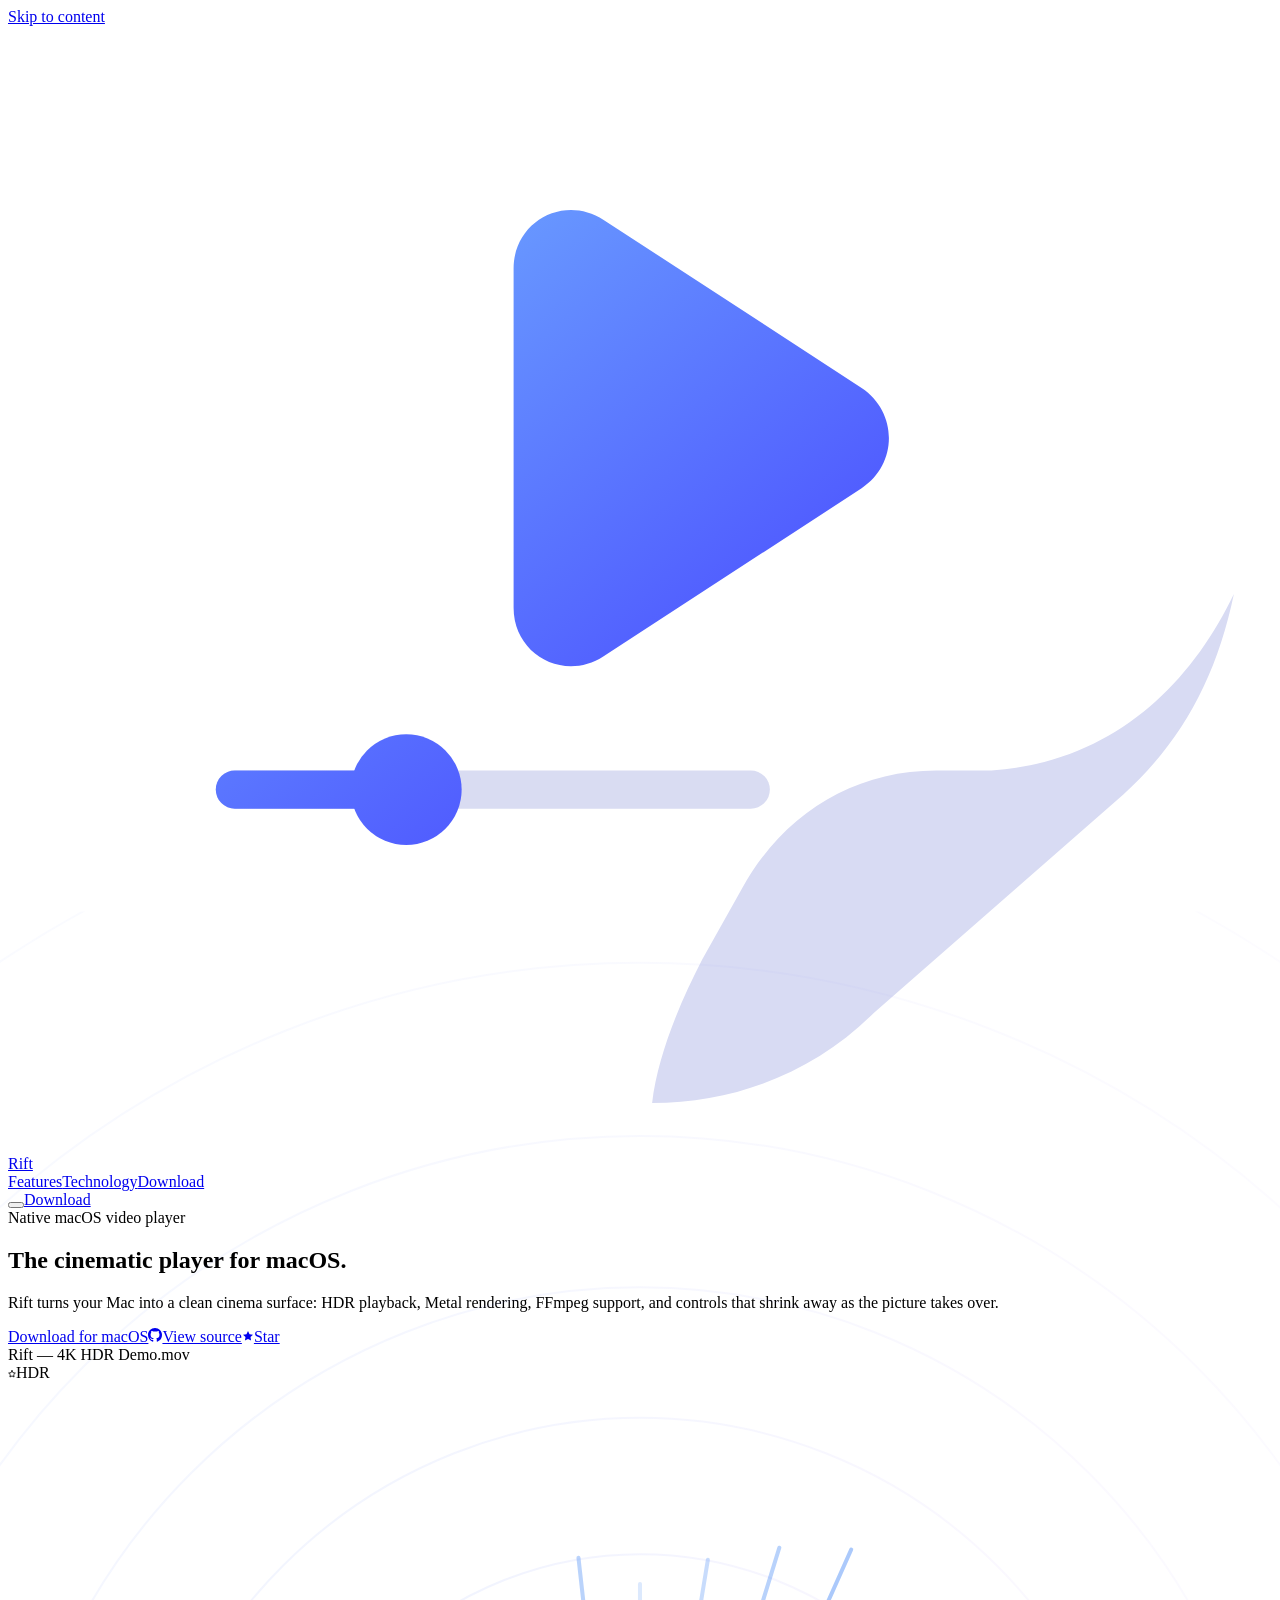
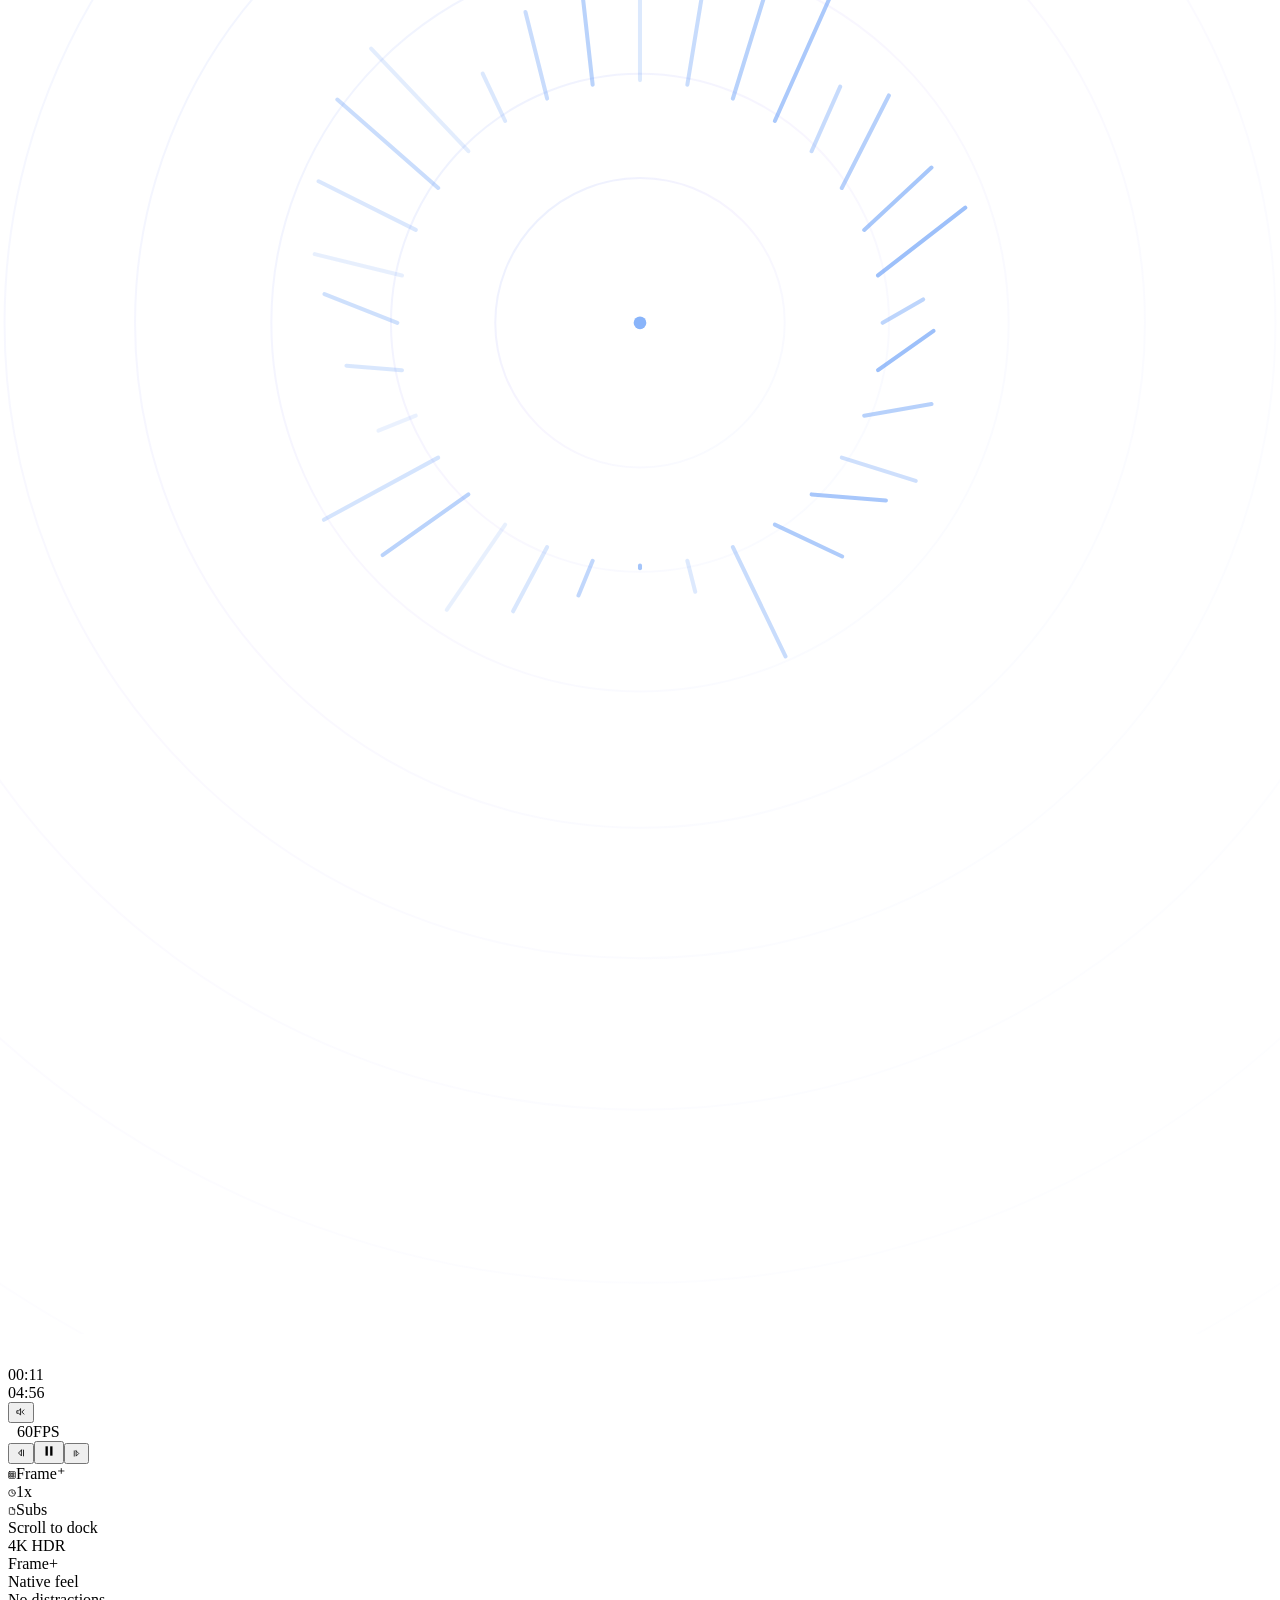
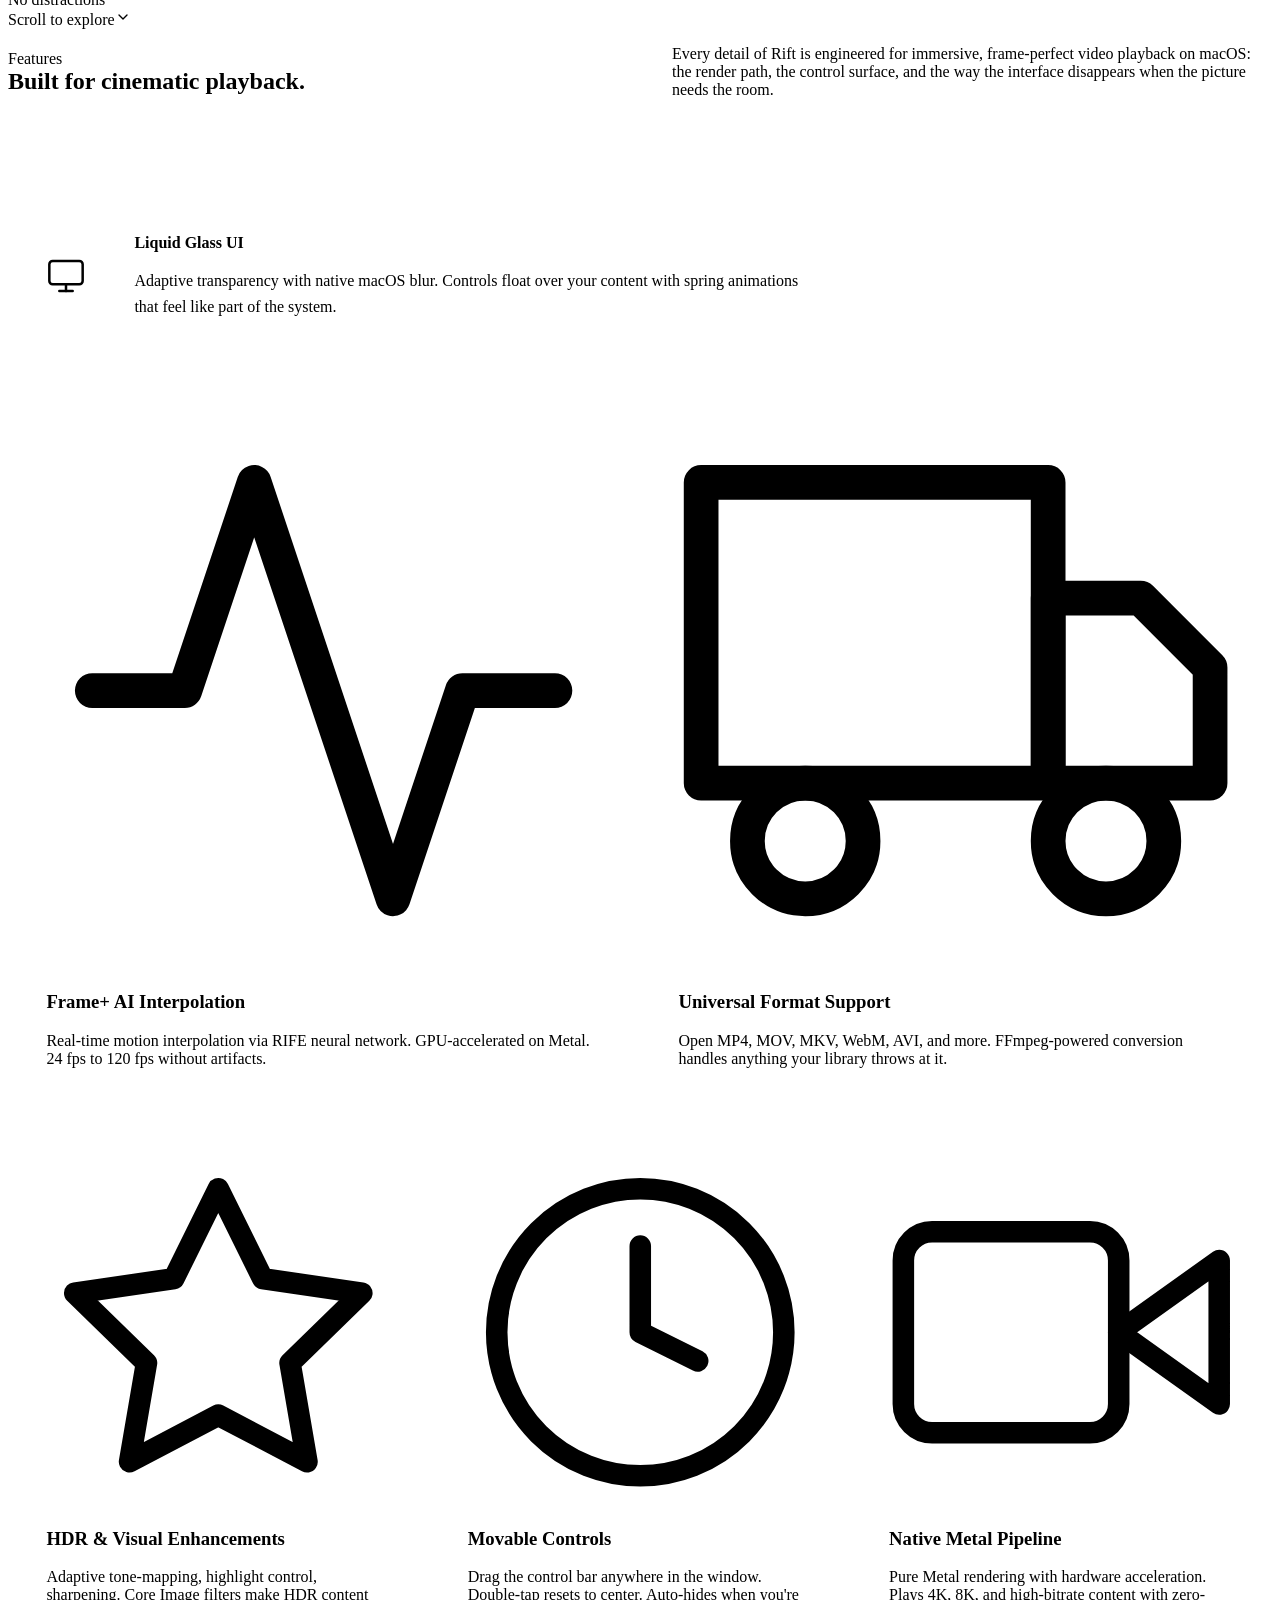
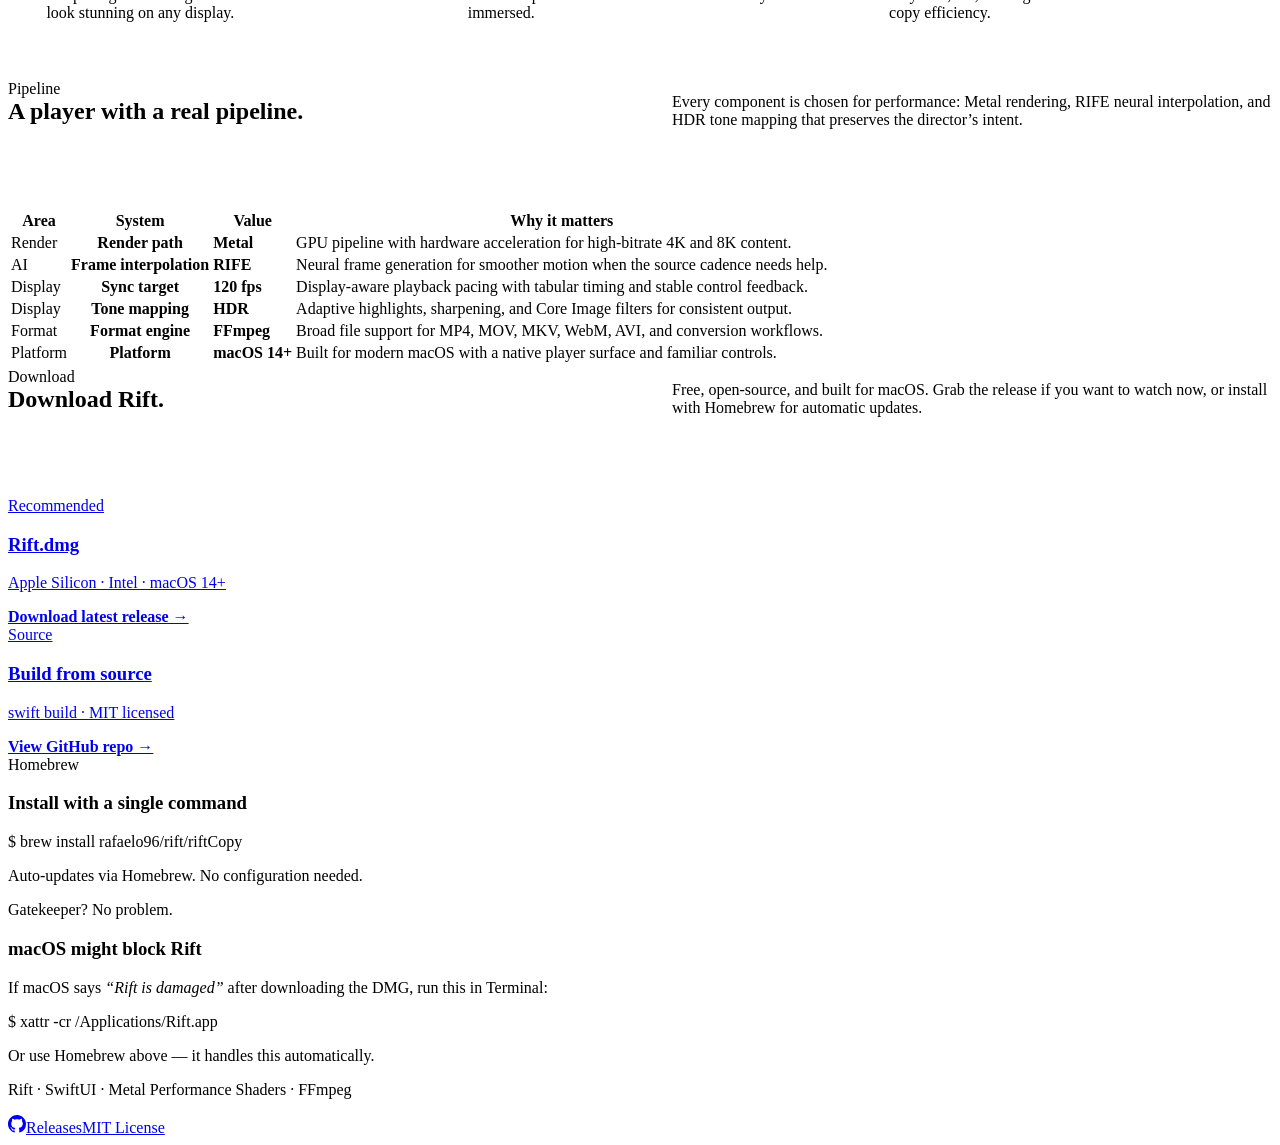
==== index.html @ 3eb74edc "deploy: 1fbae85efeae1a638366a3d09ca125f68da3d2b7" ====
<!DOCTYPE html><html lang="en" class="geist_f100e57-module__WlLtTW__variable bricolage_grotesque_d1ad9b50-module__C2vaEa__variable geist_mono_c8da63ca-module___ogg3a__variable"><head><meta charSet="utf-8"/><meta name="viewport" content="width=device-width, initial-scale=1"/><link rel="preload" href="/RiftVideoPlayer/_next/static/media/017d9bea37084d9b-s.p.41rroleoq1br7.woff2" as="font" crossorigin="" type="font/woff2"/><link rel="preload" href="/RiftVideoPlayer/_next/static/media/797e433ab948586e-s.p.0r6juujl39pe6.woff2" as="font" crossorigin="" type="font/woff2"/><link rel="preload" href="/RiftVideoPlayer/_next/static/media/caa3a2e1cccd8315-s.p.0wgildi0cnwt9.woff2" as="font" crossorigin="" type="font/woff2"/><link rel="preload" as="image" href="/RiftVideoPlayer/rift-logo.svg"/><link rel="stylesheet" href="/RiftVideoPlayer/_next/static/chunks/1l1lpmxehdn40.css" data-precedence="next"/><link rel="preload" as="script" fetchPriority="low" href="/RiftVideoPlayer/_next/static/chunks/1jq4o6yq14o4c.js"/><script src="/RiftVideoPlayer/_next/static/chunks/2do7p2-5jrebm.js" async=""></script><script src="/RiftVideoPlayer/_next/static/chunks/2nykiepra7i1k.js" async=""></script><script src="/RiftVideoPlayer/_next/static/chunks/turbopack-28zmmicpbagij.js" async=""></script><script src="/RiftVideoPlayer/_next/static/chunks/3pwv0bs0x0a82.js" async=""></script><script src="/RiftVideoPlayer/_next/static/chunks/2y2x3sex693h0.js" async=""></script><script src="/RiftVideoPlayer/_next/static/chunks/158myu8e_yme3.js" async=""></script><script src="/RiftVideoPlayer/_next/static/chunks/11_tmtrwzk-5g.js" async=""></script><meta name="next-size-adjust" content=""/><title>Rift — Cinematic Video Player for macOS</title><meta name="description" content="Rift transforms your Mac into a high-end cinema display. Frame-perfect video, real-time AI motion interpolation, and a liquid glass interface."/><link rel="manifest" href="/RiftVideoPlayer/manifest.json"/><meta name="theme-color" content="#0f0f1a"/><meta property="og:title" content="Rift — Cinematic Video Player for macOS"/><meta property="og:description" content="Frame-perfect video playback with AI motion interpolation and liquid glass UI."/><meta property="og:url" content="https://riftplayer.app"/><meta property="og:site_name" content="Rift"/><meta property="og:locale" content="en_US"/><meta property="og:type" content="website"/><meta name="twitter:card" content="summary_large_image"/><meta name="twitter:title" content="Rift — Cinematic Video Player for macOS"/><meta name="twitter:description" content="Frame-perfect video playback with AI motion interpolation and liquid glass UI."/><link rel="icon" href="/RiftVideoPlayer/icon.svg"/><script type="application/ld+json">{"@context":"https://schema.org","@type":"SoftwareApplication","name":"Rift","applicationCategory":"MultimediaApplication","operatingSystem":"macOS 14+","description":"Cinematic video player for macOS with HDR playback, Metal rendering, and AI motion interpolation.","offers":{"@type":"Offer","price":"0","priceCurrency":"USD"},"author":{"@type":"Organization","name":"Rift","url":"https://github.com/smter6626/RiftVideoPlayer"}}</script><script src="/RiftVideoPlayer/_next/static/chunks/0cz1d0mv5g_q7.js" noModule=""></script></head><body class="font-sans bg-bg text-white antialiased"><div hidden=""><!--$--><!--/$--></div><!--$?--><template id="B:0"></template><div class="fixed inset-0 z-[9999] flex items-center justify-center bg-[var(--color-paper)]"><div class="flex flex-col items-center gap-4"><div class="w-8 h-8 rounded-full border-2 border-[var(--color-rule)] border-t-[var(--color-accent)] animate-spin"></div><p class="text-sm font-medium text-[var(--color-muted)]">Loading Rift…</p></div></div><!--/$--><script>requestAnimationFrame(function(){$RT=performance.now()});</script><script src="/RiftVideoPlayer/_next/static/chunks/1jq4o6yq14o4c.js" id="_R_" async=""></script><div hidden id="S:0"><main class="relative min-h-screen overflow-x-clip"><a href="#main-content" class="sr-only focus:not-sr-only focus:fixed focus:top-4 focus:left-4 focus:z-[9999] focus:px-4 focus:py-2 focus:bg-[var(--color-accent)] focus:text-[var(--color-accent-ink)] focus:rounded-lg focus:font-semibold">Skip to content</a><nav class="site-nav is-floating" aria-label="Primary navigation"><div class="site-nav__inner"><a href="#hero" class="nav-wordmark" aria-label="Go to top"><span class="nav-mark" aria-hidden="true"><svg viewBox="140 220 730 650" fill="none" xmlns="http://www.w3.org/2000/svg"><defs><linearGradient id="navPlay" x1="420" y1="310" x2="640" y2="580" gradientUnits="userSpaceOnUse"><stop offset="0%" stop-color="#6A9DFF"></stop><stop offset="100%" stop-color="#4A4DFF"></stop></linearGradient></defs><path d="M320 240H704C784 240 848 304 848 384V520C848 575 825 627 784 664L640 790C602 823 554 842 504 842H320C240 842 176 778 176 698V384C176 304 240 240 320 240Z" fill="white"></path><path d="M512 842C560 842 606 824 640 790L784 664C818 633 838 596 848 548C822 602 777 645 708 650H676C628 650 587 676 564 718L541 759C527 786 515 816 512 842Z" fill="#D8DBF3"></path><path d="M432 360C432 333 461 317 484 332L633 429C654 443 654 473 633 487L484 584C461 599 432 583 432 556Z" fill="url(#navPlay)"></path><rect x="260" y="650" width="320" height="22" rx="11" fill="#D9DCF2"></rect><rect x="260" y="650" width="130" height="22" rx="11" fill="url(#navPlay)"></rect><circle cx="370" cy="661" r="32" fill="url(#navPlay)"></circle></svg></span><span class="font-display text-[0.98rem] font-[700] tracking-[-0.04em]">Rift</span></a><div class="nav-links "><a href="#features" class="nav-link">Features</a><a href="#technology" class="nav-link">Technology</a><a href="#download" class="nav-link">Download</a></div><button type="button" class="nav-hamburger" aria-label="Open navigation menu" aria-expanded="false"><span class="nav-hamburger__line "></span><span class="nav-hamburger__line "></span><span class="nav-hamburger__line "></span></button><a href="https://github.com/smter6626/RiftVideoPlayer/releases/latest/download/Rift.dmg" target="_blank" rel="noopener noreferrer" class="nav-cta">Download</a></div></nav><div id="main-content"></div><section id="hero" class="story-section"><div class="story-sticky"><div class="story-shell"><div class="hero-copy"><div class="hero-kicker"><span class="w-2 h-2 rounded-full bg-[var(--color-accent)] shadow-[0_0_12px_var(--color-accent-soft)]"></span>Native macOS video player</div><h1 class="hero-title">The cinematic player for macOS.</h1><div class="w-12 h-[2px] bg-gradient-to-r from-[var(--color-accent)] to-transparent mt-4 mb-6"></div><p class="hero-lede">Rift turns your Mac into a clean cinema surface: HDR playback, Metal rendering, FFmpeg support, and controls that shrink away as the picture takes over.</p><div class="hero-actions"><a href="https://github.com/smter6626/RiftVideoPlayer/releases/latest/download/Rift.dmg" target="_blank" rel="noopener noreferrer" class="hero-cta hero-cta--primary">Download for macOS</a><a href="https://github.com/smter6626/RiftVideoPlayer" target="_blank" rel="noopener noreferrer" class="hero-cta hero-cta--secondary"><svg width="14" height="14" viewBox="0 0 24 24" fill="currentColor" aria-hidden="true"><path d="M12 0C5.37 0 0 5.37 0 12c0 5.31 3.435 9.795 8.205 11.385.6.105.825-.255.825-.57 0-.285-.015-1.23-.015-2.235-3.015.555-3.795-.735-4.035-1.41-.135-.345-.72-1.41-1.23-1.695-.42-.225-1.02-.78-.015-.795.945-.015 1.62.87 1.845 1.23 1.08 1.815 2.805 1.305 3.495.99.105-.78.42-1.305.765-1.605-2.67-.3-5.46-1.335-5.46-5.925 0-1.305.465-2.385 1.23-3.225-.12-.3-.54-1.53.12-3.18 0 0 1.005-.315 3.3 1.23.96-.27 1.98-.405 3-.405s2.04.135 3 .405c2.295-1.56 3.3-1.23 3.3-1.23.66 1.65.24 2.88.12 3.18.765.84 1.23 1.905 1.23 3.225 0 4.605-2.805 5.625-5.475 5.925.435.375.81 1.095.81 2.22 0 1.605-.015 2.895-.015 3.3 0 .315.225.69.825.57A12.02 12.02 0 0024 12c0-6.63-5.37-12-12-12z"></path></svg>View source</a><a href="https://github.com/smter6626/RiftVideoPlayer" target="_blank" rel="noopener noreferrer" class="github-stars-badge" aria-label="GitHub stars"><svg width="12" height="12" viewBox="0 0 24 24" fill="currentColor" aria-hidden="true"><polygon points="12 2 15.09 8.26 22 9.27 17 14.14 18.18 21.02 12 17.77 5.82 21.02 7 14.14 2 9.27 8.91 8.26 12 2"></polygon></svg><span>Star</span></a></div></div><div class="min-w-0"><div class="w-full flex justify-center px-0 sm:px-4"><div class="relative w-full max-w-[980px] rounded-[1.15rem] overflow-hidden premium-shadow"><div class="relative z-10 flex items-center gap-2 px-3 sm:px-4 py-[10px] bg-[var(--color-panel-solid)] border-b border-[var(--color-rule)]"><div class="flex-1 text-center"><span class="text-[10px] font-medium text-[var(--color-muted)] tracking-wide">Rift — 4K HDR Demo.mov</span></div><div class="flex items-center gap-1 px-2 py-0.5 rounded text-[8px] font-bold tracking-wider transition-colors duration-500 bg-transparent text-[var(--color-dim)] border border-transparent"><svg width="8" height="8" viewBox="0 0 24 24" fill="none" stroke="currentColor" stroke-width="2.5" stroke-linecap="round" stroke-linejoin="round"><polygon points="12 2 15.09 8.26 22 9.27 17 14.14 18.18 21.02 12 17.77 5.82 21.02 7 14.14 2 9.27 8.91 8.26 12 2"></polygon></svg><span>HDR</span></div></div><div class="relative w-full aspect-video overflow-hidden bg-[oklch(8%_0.02_252)]"><div class="absolute inset-0" style="transform:scale(1.6);transform-origin:center center"><div class="absolute inset-0 transition-opacity duration-500 opacity-100"><div class="absolute inset-0 bg-gradient-to-br from-[#050816] via-[#0a0e2a] to-[#050816]"></div><div class="absolute inset-0 overflow-hidden"><div class="absolute top-[-20%] left-[-10%] w-[80%] h-[80%] bg-gradient-to-br from-[#3B82F6]/10 via-transparent to-transparent rounded-full blur-3xl animate-pulse-glow"></div><div class="absolute bottom-[-20%] right-[-10%] w-[60%] h-[60%] bg-gradient-to-tl from-[#8B5CF6]/8 via-transparent to-transparent rounded-full blur-3xl"></div></div><div class="absolute inset-0 opacity-[0.08]" style="background:linear-gradient(105deg, transparent 30%, rgba(59,130,246,0.4) 45%, rgba(139,92,246,0.2) 50%, transparent 65%);animation:ray-sweep 8s ease-in-out infinite"></div><div class="absolute top-1/2 left-1/2 -translate-x-1/2 -translate-y-1/2 w-[50%] h-[50%]"><div class="w-full h-full bg-gradient-to-r from-[#3B82F6]/8 via-[#8B5CF6]/5 to-[#3B82F6]/8 rounded-full blur-[100px]"></div></div><div class="absolute inset-0"><div class="absolute w-px h-px bg-white/30 rounded-full" style="left:11%;top:17%;opacity:0.3;animation:float 3s ease-in-out infinite;animation-delay:0s"></div><div class="absolute w-px h-px bg-white/30 rounded-full" style="left:48%;top:70%;opacity:0.5;animation:float 3.7s ease-in-out infinite;animation-delay:0.45s"></div><div class="absolute w-px h-px bg-white/30 rounded-full" style="left:85%;top:23%;opacity:0.7;animation:float 4.4s ease-in-out infinite;animation-delay:0.9s"></div><div class="absolute w-px h-px bg-white/30 rounded-full" style="left:22%;top:76%;opacity:0.4;animation:float 5.1s ease-in-out infinite;animation-delay:1.35s"></div><div class="absolute w-px h-px bg-white/30 rounded-full" style="left:59%;top:29%;opacity:0.6000000000000001;animation:float 5.8s ease-in-out infinite;animation-delay:1.8s"></div><div class="absolute w-px h-px bg-white/30 rounded-full" style="left:96%;top:82%;opacity:0.3;animation:float 3s ease-in-out infinite;animation-delay:2.25s"></div><div class="absolute w-px h-px bg-white/30 rounded-full" style="left:33%;top:35%;opacity:0.5;animation:float 3.7s ease-in-out infinite;animation-delay:0s"></div><div class="absolute w-px h-px bg-white/30 rounded-full" style="left:70%;top:88%;opacity:0.7;animation:float 4.4s ease-in-out infinite;animation-delay:0.45s"></div><div class="absolute w-px h-px bg-white/30 rounded-full" style="left:7%;top:41%;opacity:0.4;animation:float 5.1s ease-in-out infinite;animation-delay:0.9s"></div><div class="absolute w-px h-px bg-white/30 rounded-full" style="left:44%;top:94%;opacity:0.6000000000000001;animation:float 5.8s ease-in-out infinite;animation-delay:1.35s"></div><div class="absolute w-px h-px bg-white/30 rounded-full" style="left:81%;top:47%;opacity:0.3;animation:float 3s ease-in-out infinite;animation-delay:1.8s"></div><div class="absolute w-px h-px bg-white/30 rounded-full" style="left:18%;top:0%;opacity:0.5;animation:float 3.7s ease-in-out infinite;animation-delay:2.25s"></div><div class="absolute w-px h-px bg-white/30 rounded-full" style="left:55%;top:53%;opacity:0.7;animation:float 4.4s ease-in-out infinite;animation-delay:0s"></div><div class="absolute w-px h-px bg-white/30 rounded-full" style="left:92%;top:6%;opacity:0.4;animation:float 5.1s ease-in-out infinite;animation-delay:0.45s"></div><div class="absolute w-px h-px bg-white/30 rounded-full" style="left:29%;top:59%;opacity:0.6000000000000001;animation:float 5.8s ease-in-out infinite;animation-delay:0.9s"></div></div><div class="absolute inset-0 opacity-[0.015] mix-blend-overlay pointer-events-none" style="background-image:url(&quot;data:image/svg+xml,%3Csvg viewBox=&#x27;0 0 128 128&#x27; xmlns=&#x27;http://www.w3.org/2000/svg&#x27;%3E%3Cfilter id=&#x27;noise&#x27;%3E%3CfeTurbulence type=&#x27;fractalNoise&#x27; baseFrequency=&#x27;0.65&#x27; numOctaves=&#x27;3&#x27; stitchTiles=&#x27;stitch&#x27;/%3E%3C/filter%3E%3Crect width=&#x27;100%25&#x27; height=&#x27;100%25&#x27; filter=&#x27;url(%23noise)&#x27;/%3E%3C/svg%3E&quot;)"></div></div><div class="absolute inset-0 transition-opacity duration-500 opacity-0 pointer-events-none"><div class="absolute inset-0 bg-gradient-to-br from-[#1a0e05] via-[#2a1508] to-[#0d0a15]"></div><div class="absolute inset-0 overflow-hidden"><div class="absolute top-[10%] left-[15%] w-[70%] h-[60%] bg-gradient-to-r from-[#F59E0B]/15 via-[#F97316]/10 to-[#3B82F6]/5 rounded-full blur-[120px]"></div><div class="absolute top-[30%] left-[30%] w-[40%] h-[40%] bg-gradient-to-r from-[#FBBF24]/10 via-[#F59E0B]/8 to-transparent rounded-full blur-[80px]"></div></div><div class="absolute top-[20%] left-[25%] w-[8px] h-[8px] bg-white/60 rounded-full blur-[2px]"></div><div class="absolute top-[22%] left-[28%] w-[4px] h-[4px] bg-white/40 rounded-full blur-[1px]"></div><div class="absolute top-[35%] left-[60%] w-[6px] h-[6px] bg-[#FBBF24]/50 rounded-full blur-[2px]"></div><div class="absolute top-[25%] left-[20%] w-[60%] h-[1px] bg-gradient-to-r from-transparent via-white/20 to-transparent blur-[2px]" style="transform:rotate(-5deg)"></div><div class="absolute inset-0 bg-gradient-to-t from-[#F59E0B]/3 via-transparent to-transparent"></div><div class="absolute inset-0 bg-gradient-to-b from-[#3B82F6]/3 via-transparent to-transparent"></div><div class="absolute top-[15%] right-[20%] w-[20px] h-[20px] bg-[#FBBF24]/20 rounded-full blur-[8px]"></div><div class="absolute top-[18%] right-[22%] w-[8px] h-[8px] bg-[#FBBF24]/15 rounded-full blur-[4px]"></div></div><div class="absolute inset-0 transition-opacity duration-500 opacity-0 pointer-events-none"><div class="absolute inset-0 bg-gradient-to-br from-[#050510] via-[#0a0520] to-[#050510]"></div><div class="absolute top-1/2 left-1/2 -translate-x-1/2 -translate-y-1/2 w-[30%] h-[30%] bg-[#3B82F6]/10 rounded-full blur-[80px]"></div><svg class="absolute inset-0 w-full h-full" viewBox="0 0 1000 1000" preserveAspectRatio="xMidYMid slice"><defs><linearGradient id="waveGrad" x1="0" y1="0" x2="1" y2="1"><stop offset="0%" stop-color="#3B82F6" stop-opacity="0.3"></stop><stop offset="50%" stop-color="#8B5CF6" stop-opacity="0.15"></stop><stop offset="100%" stop-color="#3B82F6" stop-opacity="0.05"></stop></linearGradient></defs><circle cx="500" cy="500" r="3" fill="#3B82F6" opacity="0.6"><animate attributeName="r" values="2;4;2" dur="2s" repeatCount="indefinite"></animate></circle><circle cx="500" cy="500" r="60" fill="none" stroke="url(#waveGrad)" stroke-width="1" opacity="0.4"><animate attributeName="r" values="60;100;60" dur="3s" repeatCount="indefinite" begin="0s"></animate></circle><circle cx="500" cy="500" r="100" fill="none" stroke="url(#waveGrad)" stroke-width="1" opacity="0.36000000000000004"><animate attributeName="r" values="100;140;100" dur="3.4s" repeatCount="indefinite" begin="0.15s"></animate></circle><circle cx="500" cy="500" r="150" fill="none" stroke="url(#waveGrad)" stroke-width="1" opacity="0.32"><animate attributeName="r" values="150;190;150" dur="3.8s" repeatCount="indefinite" begin="0.3s"></animate></circle><circle cx="500" cy="500" r="210" fill="none" stroke="url(#waveGrad)" stroke-width="1" opacity="0.28"><animate attributeName="r" values="210;250;210" dur="4.2s" repeatCount="indefinite" begin="0.44999999999999996s"></animate></circle><circle cx="500" cy="500" r="280" fill="none" stroke="url(#waveGrad)" stroke-width="1" opacity="0.24000000000000002"><animate attributeName="r" values="280;320;280" dur="4.6s" repeatCount="indefinite" begin="0.6s"></animate></circle><circle cx="500" cy="500" r="360" fill="none" stroke="url(#waveGrad)" stroke-width="1" opacity="0.2"><animate attributeName="r" values="360;400;360" dur="5s" repeatCount="indefinite" begin="0.75s"></animate></circle><circle cx="500" cy="500" r="450" fill="none" stroke="url(#waveGrad)" stroke-width="1" opacity="0.16000000000000003"><animate attributeName="r" values="450;490;450" dur="5.4s" repeatCount="indefinite" begin="0.8999999999999999s"></animate></circle><circle cx="500" cy="500" r="550" fill="none" stroke="url(#waveGrad)" stroke-width="1" opacity="0.12"><animate attributeName="r" values="550;590;550" dur="5.800000000000001s" repeatCount="indefinite" begin="1.05s"></animate></circle><circle cx="500" cy="500" r="660" fill="none" stroke="url(#waveGrad)" stroke-width="1" opacity="0.08000000000000002"><animate attributeName="r" values="660;700;660" dur="6.2s" repeatCount="indefinite" begin="1.2s"></animate></circle><line x1="620" y1="500" x2="640" y2="500" stroke="#3B82F6" stroke-width="2" stroke-linecap="round" opacity="0.2"><animate attributeName="opacity" values="0.1;0.5;0.1" dur="1.5s" repeatCount="indefinite" begin="0s"></animate><animate attributeName="y2" values="500;480;500" dur="1.5s" repeatCount="indefinite" begin="0s"></animate></line><line x1="617.69" y1="523.41" x2="645.16" y2="528.87" stroke="#3B82F6" stroke-width="2" stroke-linecap="round" opacity="0.2"><animate attributeName="opacity" values="0.1;0.5;0.1" dur="1.68s" repeatCount="indefinite" begin="0.05s"></animate><animate attributeName="y2" values="528.87;503.87;528.87" dur="1.68s" repeatCount="indefinite" begin="0.05s"></animate></line><line x1="610.87" y1="545.92" x2="644.13" y2="559.7" stroke="#3B82F6" stroke-width="2" stroke-linecap="round" opacity="0.2"><animate attributeName="opacity" values="0.1;0.5;0.1" dur="1.86s" repeatCount="indefinite" begin="0.1s"></animate><animate attributeName="y2" values="559.7;529.7;559.7" dur="1.86s" repeatCount="indefinite" begin="0.1s"></animate></line><line x1="599.78" y1="566.67" x2="636.36" y2="591.11" stroke="#3B82F6" stroke-width="2" stroke-linecap="round" opacity="0.2"><animate attributeName="opacity" values="0.1;0.5;0.1" dur="2.04s" repeatCount="indefinite" begin="0.15s"></animate><animate attributeName="y2" values="591.11;556.11;591.11" dur="2.04s" repeatCount="indefinite" begin="0.15s"></animate></line><line x1="584.85" y1="584.85" x2="621.62" y2="621.62" stroke="#3B82F6" stroke-width="2" stroke-linecap="round" opacity="0.2"><animate attributeName="opacity" values="0.1;0.5;0.1" dur="1.5s" repeatCount="indefinite" begin="0.2s"></animate><animate attributeName="y2" values="621.62;581.62;621.62" dur="1.5s" repeatCount="indefinite" begin="0.2s"></animate></line><line x1="566.67" y1="599.78" x2="600" y2="649.66" stroke="#3B82F6" stroke-width="2" stroke-linecap="round" opacity="0.2"><animate attributeName="opacity" values="0.1;0.5;0.1" dur="1.68s" repeatCount="indefinite" begin="0.25s"></animate><animate attributeName="y2" values="649.66;604.66;649.66" dur="1.68s" repeatCount="indefinite" begin="0.25s"></animate></line><line x1="545.92" y1="610.87" x2="571.94" y2="673.69" stroke="#3B82F6" stroke-width="2" stroke-linecap="round" opacity="0.2"><animate attributeName="opacity" values="0.1;0.5;0.1" dur="1.86s" repeatCount="indefinite" begin="0.3s"></animate><animate attributeName="y2" values="673.69;653.69;673.69" dur="1.86s" repeatCount="indefinite" begin="0.3s"></animate></line><line x1="523.41" y1="617.69" x2="527.31" y2="637.31" stroke="#3B82F6" stroke-width="2" stroke-linecap="round" opacity="0.2"><animate attributeName="opacity" values="0.1;0.5;0.1" dur="2.04s" repeatCount="indefinite" begin="0.35s"></animate><animate attributeName="y2" values="637.31;612.31;637.31" dur="2.04s" repeatCount="indefinite" begin="0.35s"></animate></line><line x1="500" y1="620" x2="500" y2="648" stroke="#3B82F6" stroke-width="2" stroke-linecap="round" opacity="0.2"><animate attributeName="opacity" values="0.1;0.5;0.1" dur="1.5s" repeatCount="indefinite" begin="0.4s"></animate><animate attributeName="y2" values="648;618;648" dur="1.5s" repeatCount="indefinite" begin="0.4s"></animate></line><line x1="476.59" y1="617.69" x2="469.57" y2="653" stroke="#3B82F6" stroke-width="2" stroke-linecap="round" opacity="0.2"><animate attributeName="opacity" values="0.1;0.5;0.1" dur="1.68s" repeatCount="indefinite" begin="0.45s"></animate><animate attributeName="y2" values="653;618;653" dur="1.68s" repeatCount="indefinite" begin="0.45s"></animate></line><line x1="454.08" y1="610.87" x2="437.24" y2="651.52" stroke="#3B82F6" stroke-width="2" stroke-linecap="round" opacity="0.2"><animate attributeName="opacity" values="0.1;0.5;0.1" dur="1.86s" repeatCount="indefinite" begin="0.5s"></animate><animate attributeName="y2" values="651.52;611.52;651.52" dur="1.86s" repeatCount="indefinite" begin="0.5s"></animate></line><line x1="433.33" y1="599.78" x2="404.44" y2="643.01" stroke="#3B82F6" stroke-width="2" stroke-linecap="round" opacity="0.2"><animate attributeName="opacity" values="0.1;0.5;0.1" dur="2.04s" repeatCount="indefinite" begin="0.55s"></animate><animate attributeName="y2" values="643.01;598.01;643.01" dur="2.04s" repeatCount="indefinite" begin="0.55s"></animate></line><line x1="415.15" y1="584.85" x2="372.72" y2="627.28" stroke="#3B82F6" stroke-width="2" stroke-linecap="round" opacity="0.2"><animate attributeName="opacity" values="0.1;0.5;0.1" dur="1.5s" repeatCount="indefinite" begin="0.6s"></animate><animate attributeName="y2" values="627.28;607.28;627.28" dur="1.5s" repeatCount="indefinite" begin="0.6s"></animate></line><line x1="400.22" y1="566.67" x2="343.68" y2="604.45" stroke="#3B82F6" stroke-width="2" stroke-linecap="round" opacity="0.2"><animate attributeName="opacity" values="0.1;0.5;0.1" dur="1.68s" repeatCount="indefinite" begin="0.65s"></animate><animate attributeName="y2" values="604.45;579.45;604.45" dur="1.68s" repeatCount="indefinite" begin="0.65s"></animate></line><line x1="389.13" y1="545.92" x2="370.66" y2="553.58" stroke="#3B82F6" stroke-width="2" stroke-linecap="round" opacity="0.2"><animate attributeName="opacity" values="0.1;0.5;0.1" dur="1.86s" repeatCount="indefinite" begin="0.7s"></animate><animate attributeName="y2" values="553.58;523.58;553.58" dur="1.86s" repeatCount="indefinite" begin="0.7s"></animate></line><line x1="382.31" y1="523.41" x2="354.84" y2="528.87" stroke="#3B82F6" stroke-width="2" stroke-linecap="round" opacity="0.2"><animate attributeName="opacity" values="0.1;0.5;0.1" dur="2.04s" repeatCount="indefinite" begin="0.75s"></animate><animate attributeName="y2" values="528.87;493.87;528.87" dur="2.04s" repeatCount="indefinite" begin="0.75s"></animate></line><line x1="380" y1="500" x2="344" y2="500" stroke="#3B82F6" stroke-width="2" stroke-linecap="round" opacity="0.2"><animate attributeName="opacity" values="0.1;0.5;0.1" dur="1.5s" repeatCount="indefinite" begin="0.8s"></animate><animate attributeName="y2" values="500;460;500" dur="1.5s" repeatCount="indefinite" begin="0.8s"></animate></line><line x1="382.31" y1="476.59" x2="339.15" y2="468.01" stroke="#3B82F6" stroke-width="2" stroke-linecap="round" opacity="0.2"><animate attributeName="opacity" values="0.1;0.5;0.1" dur="1.68s" repeatCount="indefinite" begin="0.85s"></animate><animate attributeName="y2" values="468.01;423.01;468.01" dur="1.68s" repeatCount="indefinite" begin="0.85s"></animate></line><line x1="389.13" y1="454.08" x2="341.09" y2="434.18" stroke="#3B82F6" stroke-width="2" stroke-linecap="round" opacity="0.2"><animate attributeName="opacity" values="0.1;0.5;0.1" dur="1.86s" repeatCount="indefinite" begin="0.9s"></animate><animate attributeName="y2" values="434.18;414.18;434.18" dur="1.86s" repeatCount="indefinite" begin="0.9s"></animate></line><line x1="400.22" y1="433.33" x2="350.34" y2="400" stroke="#3B82F6" stroke-width="2" stroke-linecap="round" opacity="0.2"><animate attributeName="opacity" values="0.1;0.5;0.1" dur="2.04s" repeatCount="indefinite" begin="0.95s"></animate><animate attributeName="y2" values="400;375;400" dur="2.04s" repeatCount="indefinite" begin="0.95s"></animate></line><line x1="415.15" y1="415.15" x2="367.06" y2="367.06" stroke="#3B82F6" stroke-width="2" stroke-linecap="round" opacity="0.2"><animate attributeName="opacity" values="0.1;0.5;0.1" dur="1.5s" repeatCount="indefinite" begin="1s"></animate><animate attributeName="y2" values="367.06;337.06;367.06" dur="1.5s" repeatCount="indefinite" begin="1s"></animate></line><line x1="433.33" y1="400.22" x2="422.22" y2="383.59" stroke="#3B82F6" stroke-width="2" stroke-linecap="round" opacity="0.2"><animate attributeName="opacity" values="0.1;0.5;0.1" dur="1.68s" repeatCount="indefinite" begin="1.05s"></animate><animate attributeName="y2" values="383.59;348.59;383.59" dur="1.68s" repeatCount="indefinite" begin="1.05s"></animate></line><line x1="454.08" y1="389.13" x2="443.36" y2="363.27" stroke="#3B82F6" stroke-width="2" stroke-linecap="round" opacity="0.2"><animate attributeName="opacity" values="0.1;0.5;0.1" dur="1.86s" repeatCount="indefinite" begin="1.1s"></animate><animate attributeName="y2" values="363.27;323.27;363.27" dur="1.86s" repeatCount="indefinite" begin="1.1s"></animate></line><line x1="476.59" y1="382.31" x2="469.57" y2="347" stroke="#3B82F6" stroke-width="2" stroke-linecap="round" opacity="0.2"><animate attributeName="opacity" values="0.1;0.5;0.1" dur="2.04s" repeatCount="indefinite" begin="1.15s"></animate><animate attributeName="y2" values="347;302;347" dur="2.04s" repeatCount="indefinite" begin="1.15s"></animate></line><line x1="500" y1="380" x2="500" y2="336" stroke="#3B82F6" stroke-width="2" stroke-linecap="round" opacity="0.2"><animate attributeName="opacity" values="0.1;0.5;0.1" dur="1.5s" repeatCount="indefinite" begin="1.2s"></animate><animate attributeName="y2" values="336;316;336" dur="1.5s" repeatCount="indefinite" begin="1.2s"></animate></line><line x1="523.41" y1="382.31" x2="533.56" y2="331.3" stroke="#3B82F6" stroke-width="2" stroke-linecap="round" opacity="0.2"><animate attributeName="opacity" values="0.1;0.5;0.1" dur="1.68s" repeatCount="indefinite" begin="1.25s"></animate><animate attributeName="y2" values="331.3;306.3;331.3" dur="1.68s" repeatCount="indefinite" begin="1.25s"></animate></line><line x1="545.92" y1="389.13" x2="568.88" y2="333.7" stroke="#3B82F6" stroke-width="2" stroke-linecap="round" opacity="0.2"><animate attributeName="opacity" values="0.1;0.5;0.1" dur="1.86s" repeatCount="indefinite" begin="1.3s"></animate><animate attributeName="y2" values="333.7;303.7;333.7" dur="1.86s" repeatCount="indefinite" begin="1.3s"></animate></line><line x1="566.67" y1="400.22" x2="604.45" y2="343.68" stroke="#3B82F6" stroke-width="2" stroke-linecap="round" opacity="0.2"><animate attributeName="opacity" values="0.1;0.5;0.1" dur="2.04s" repeatCount="indefinite" begin="1.35s"></animate><animate attributeName="y2" values="343.68;308.68;343.68" dur="2.04s" repeatCount="indefinite" begin="1.35s"></animate></line><line x1="584.85" y1="415.15" x2="598.99" y2="401.01" stroke="#3B82F6" stroke-width="2" stroke-linecap="round" opacity="0.2"><animate attributeName="opacity" values="0.1;0.5;0.1" dur="1.5s" repeatCount="indefinite" begin="1.4s"></animate><animate attributeName="y2" values="401.01;361.01;401.01" dur="1.5s" repeatCount="indefinite" begin="1.4s"></animate></line><line x1="599.78" y1="433.33" x2="623.06" y2="417.78" stroke="#3B82F6" stroke-width="2" stroke-linecap="round" opacity="0.2"><animate attributeName="opacity" values="0.1;0.5;0.1" dur="1.68s" repeatCount="indefinite" begin="1.45s"></animate><animate attributeName="y2" values="417.78;372.78;417.78" dur="1.68s" repeatCount="indefinite" begin="1.45s"></animate></line><line x1="610.87" y1="454.08" x2="644.13" y2="440.3" stroke="#3B82F6" stroke-width="2" stroke-linecap="round" opacity="0.2"><animate attributeName="opacity" values="0.1;0.5;0.1" dur="1.86s" repeatCount="indefinite" begin="1.5s"></animate><animate attributeName="y2" values="440.3;420.3;440.3" dur="1.86s" repeatCount="indefinite" begin="1.5s"></animate></line><line x1="617.69" y1="476.59" x2="660.85" y2="468.01" stroke="#3B82F6" stroke-width="2" stroke-linecap="round" opacity="0.2"><animate attributeName="opacity" values="0.1;0.5;0.1" dur="2.04s" repeatCount="indefinite" begin="1.55s"></animate><animate attributeName="y2" values="468.01;443.01;468.01" dur="2.04s" repeatCount="indefinite" begin="1.55s"></animate></line></svg></div><div class="absolute inset-0 transition-opacity duration-500 opacity-0 pointer-events-none"><div class="absolute inset-0 bg-gradient-to-br from-[#0a0d1a] via-[#111530] to-[#0a0d1a]"></div><div class="absolute inset-0 overflow-hidden"><div class="absolute top-[-10%] left-[-5%] w-[60%] h-[60%] bg-gradient-to-br from-[#3B82F6]/5 via-[#8B5CF6]/3 to-transparent rounded-full blur-[100px]"></div><div class="absolute bottom-[-10%] right-[-5%] w-[50%] h-[50%] bg-gradient-to-tl from-[#6366F1]/5 via-transparent to-transparent rounded-full blur-[80px]"></div></div><div class="absolute top-0 left-0 right-0 h-[6%] flex items-center justify-between px-[3%] glass-border border-t-0"><div class="flex items-center gap-3"><div class="flex items-center gap-1.5"><div class="w-2.5 h-2.5 rounded-full bg-[#FF5F57]"></div><div class="w-2.5 h-2.5 rounded-full bg-[#FEBC2E]"></div><div class="w-2.5 h-2.5 rounded-full bg-[#28C840]"></div></div><span class="text-[8px] font-semibold text-white/60 ml-3">Rift</span></div><div class="flex items-center gap-4 text-[7px] text-white/40"><span>File</span><span>Edit</span><span>View</span><span>Playback</span><span>Window</span><span>Help</span></div><div class="flex items-center gap-2 text-[7px] text-white/40"><svg width="9" height="9" viewBox="0 0 24 24" fill="none" stroke="currentColor" stroke-width="2" stroke-linecap="round" stroke-linejoin="round" aria-hidden="true"><path d="M11 5L6 9H2v6h4l5 4V5z"></path><path d="M15.54 8.46a5 5 0 010 7.07"></path><path d="M19.07 4.93a10 10 0 010 14.14"></path></svg><span>Wi-Fi</span><span>100%</span><span class="text-white/60 font-semibold">10:41 PM</span></div></div><div class="absolute bottom-[4%] left-1/2 -translate-x-1/2 flex items-end gap-[6px]"><div class="w-[18px] h-[18px] rounded-lg bg-white/5 border border-white/5" style="height:16px;width:14px"></div><div class="w-[18px] h-[18px] rounded-lg bg-white/5 border border-white/5" style="height:22px;width:19px"></div><div class="w-[18px] h-[18px] rounded-lg bg-white/5 border border-white/5" style="height:18px;width:15px"></div><div class="w-[18px] h-[18px] rounded-lg bg-white/5 border border-white/5" style="height:24px;width:21px"></div><div class="w-[18px] h-[18px] rounded-lg bg-white/5 border border-white/5" style="height:19px;width:16px"></div><div class="w-[22px] h-[22px] rounded-xl bg-[#3B82F6]/20 border border-[#3B82F6]/30 flex items-center justify-center"><svg width="10" height="10" viewBox="0 0 24 24" fill="#3B82F6"><polygon points="8 5 19 12 8 19 8 5"></polygon></svg></div><div class="w-[18px] h-[18px] rounded-lg bg-white/5 border border-white/5" style="height:21px;width:18px"></div><div class="w-[18px] h-[18px] rounded-lg bg-white/5 border border-white/5" style="height:15px;width:14px"></div><div class="w-[18px] h-[18px] rounded-lg bg-white/5 border border-white/5" style="height:23px;width:20px"></div><div class="w-[18px] h-[18px] rounded-lg bg-white/5 border border-white/5" style="height:18px;width:15px"></div></div><div class="absolute inset-0 opacity-[0.03]" style="background-image:linear-gradient(rgba(255,255,255,0.05) 1px, transparent 1px), linear-gradient(90deg, rgba(255,255,255,0.05) 1px, transparent 1px);background-size:40px 40px"></div></div><div class="absolute inset-0 transition-colors duration-500 bg-transparent"></div><div class="absolute inset-0 flex items-center justify-center transition-opacity duration-500 opacity-0 pointer-events-none"><div class="absolute inset-0 bg-black"></div><div class="absolute top-1/2 left-1/2 -translate-x-1/2 -translate-y-1/2 w-[40%] h-[40%] bg-[#3B82F6]/8 rounded-full blur-[100px]"></div><div class="relative z-10 w-[clamp(120px,20vw,220px)]"><img src="/RiftVideoPlayer/rift-logo.svg" alt="Rift" class="w-full h-auto" style="filter:drop-shadow(0 8px 24px rgba(0,0,0,0.3))"/></div><p class="absolute bottom-[15%] text-[10px] text-white/30 tracking-[0.4em] uppercase">Cinematic Player</p></div></div><div class="absolute inset-x-0 bottom-0 transition-[opacity,transform] duration-700 opacity-100 translate-y-0"><div class="absolute bottom-2 sm:bottom-[10px] left-1/2 -translate-x-1/2 w-[94%] max-w-[660px] z-20"><div class="rounded-xl bg-[var(--color-panel)] backdrop-blur-xl border border-[var(--color-rule)] px-[14px] py-[3px]"><div class="flex items-center gap-[6px] mb-[6px]"><span class="text-[9px] font-semibold text-[var(--color-ink-soft)] min-w-[34px] tabular-nums">00:11</span><div class="flex-1 h-[3px] bg-[var(--color-rule)] rounded-full overflow-hidden"><div class="h-full rounded-full bg-[var(--color-accent)]" style="width:0%"></div></div><span class="text-[9px] font-semibold text-[var(--color-muted)] min-w-[34px] tabular-nums text-right">04:56</span></div><div class="grid grid-cols-[minmax(0,1fr)_auto_minmax(0,1fr)] items-center gap-2"><div class="min-w-0 flex items-center gap-2"><div class="hidden sm:flex items-center gap-[3px] min-w-0"><button type="button" aria-label="Mute preview audio" class="min-w-[44px] min-h-[44px] sm:min-w-0 sm:min-h-0 w-full sm:w-8 h-full sm:h-8 flex items-center justify-center text-[var(--color-muted)] hover:text-[var(--color-ink)] transition-colors"><svg width="10" height="10" viewBox="0 0 24 24" fill="none" stroke="currentColor" stroke-width="2" stroke-linecap="round" stroke-linejoin="round"><path d="M11 5L6 9H2v6h4l5 4V5z"></path><path d="M19 7l-5 5 5 5"></path></svg></button><div class="w-[48px] h-[3px] bg-[var(--color-rule)] rounded-full overflow-hidden"><div class="h-full w-[65%] bg-[var(--color-muted)] rounded-full"></div></div></div><div class="hidden sm:block w-[1px] h-[12px] bg-[var(--color-rule)]"></div><div class="flex items-center gap-[2px] text-[8px] font-semibold text-[var(--color-muted)] min-w-0"><svg width="9" height="9" viewBox="0 0 24 24" fill="none" stroke="var(--color-accent)" stroke-width="1.8" stroke-linecap="round" stroke-linejoin="round" aria-hidden="true"><rect x="2" y="3" width="20" height="14" rx="2" ry="2"></rect><line x1="8" y1="21" x2="16" y2="21"></line><line x1="12" y1="17" x2="12" y2="21"></line></svg><span>60</span><span class="text-[6px] text-[var(--color-dim)]">FPS</span></div></div><div class="flex items-center gap-2 sm:gap-3"><button type="button" aria-label="Previous chapter" class="min-w-[44px] min-h-[44px] sm:min-w-0 sm:min-h-0 w-full sm:w-9 h-full sm:h-9 rounded-full border border-[var(--color-rule)] flex items-center justify-center text-[var(--color-muted)] hover:text-[var(--color-ink)] transition-colors"><svg width="10" height="10" viewBox="0 0 24 24" fill="none" stroke="currentColor" stroke-width="2" stroke-linecap="round" stroke-linejoin="round"><polygon points="13 5 6 12 13 19 13 5"></polygon><line x1="18" y1="5" x2="18" y2="19"></line></svg></button><button type="button" aria-label="Pause preview" class="min-w-[44px] min-h-[44px] w-full sm:w-10 h-full sm:h-10 rounded-full bg-[var(--color-accent)] text-[var(--color-accent-ink)] flex items-center justify-center hover:-translate-y-px active:translate-y-0 transition-transform"><svg width="14" height="14" viewBox="0 0 24 24" fill="currentColor" aria-hidden="true"><rect x="6" y="4" width="4" height="16"></rect><rect x="14" y="4" width="4" height="16"></rect></svg></button><button type="button" aria-label="Next chapter" class="min-w-[44px] min-h-[44px] sm:min-w-0 sm:min-h-0 w-full sm:w-9 h-full sm:h-9 rounded-full border border-[var(--color-rule)] flex items-center justify-center text-[var(--color-muted)] hover:text-[var(--color-ink)] transition-colors"><svg width="9" height="9" viewBox="0 0 24 24" fill="none" stroke="currentColor" stroke-width="2" stroke-linecap="round" stroke-linejoin="round"><polygon points="11 5 18 12 11 19 11 5"></polygon><line x1="6" y1="5" x2="6" y2="19"></line></svg></button></div><div class="min-w-0 flex items-center justify-end"><div class="flex items-center gap-[2px] p-[2px] bg-[oklch(22%_0.03_252_/_0.48)] rounded-full overflow-hidden"><div class="flex items-center gap-[2px] px-[7px] py-[3px] rounded-full bg-[var(--color-accent-soft)] border border-[var(--color-rule-strong)] text-[7px] font-semibold text-[var(--color-ink)]"><svg width="8" height="8" viewBox="0 0 24 24" fill="none" stroke="currentColor" stroke-width="2.2" stroke-linecap="round" stroke-linejoin="round" aria-hidden="true"><rect x="2" y="2" width="20" height="20" rx="2.18"></rect><rect x="6" y="6" width="4" height="4"></rect><rect x="14" y="6" width="4" height="4"></rect><rect x="6" y="14" width="4" height="4"></rect><rect x="14" y="14" width="4" height="4"></rect></svg><span>Frame⁺</span></div><div class="hidden sm:flex items-center gap-[2px] px-[7px] py-[3px] text-[7px] font-semibold text-[var(--color-dim)]"><svg width="8" height="8" viewBox="0 0 24 24" fill="none" stroke="currentColor" stroke-width="2.2" stroke-linecap="round" stroke-linejoin="round" aria-hidden="true"><circle cx="12" cy="12" r="10"></circle><polyline points="12 6 12 12 16 14"></polyline></svg><span>1x</span></div><div class="hidden md:flex items-center gap-[2px] px-[7px] py-[3px] text-[7px] font-semibold text-[var(--color-dim)]"><svg width="8" height="8" viewBox="0 0 24 24" fill="none" stroke="currentColor" stroke-width="2.2" stroke-linecap="round" stroke-linejoin="round" aria-hidden="true"><path d="M14 2H6a2 2 0 00-2 2v16a2 2 0 002 2h12a2 2 0 002-2V8z"></path><polyline points="14 2 14 8 20 8"></polyline></svg><span>Subs</span></div></div></div></div></div></div></div></div></div></div><div class="story-side" aria-hidden="true"><div class="story-chip is-active">Scroll to dock</div><div class="story-chip ">4K HDR</div><div class="story-chip ">Frame+</div><div class="story-chip ">Native feel</div><div class="story-chip ">No distractions</div></div></div></div></div><div class="scroll-indicator" style="opacity:1;transform:translateY(0);pointer-events:auto"><span class="scroll-indicator__label">Scroll to explore</span><svg class="scroll-indicator__chevron" width="16" height="16" viewBox="0 0 24 24" fill="none" stroke="currentColor" stroke-width="2" stroke-linecap="round" stroke-linejoin="round"><polyline points="6 9 12 15 18 9"></polyline></svg></div></section><section id="features" class="ay-section ay-section--dark"><div class="ay-inner"><div style="display:grid;grid-template-columns:1fr 1fr;gap:clamp(1.5rem, 5vw, 4rem);align-items:end;margin-block-end:clamp(2rem, 5vw, 4rem)"><div><div class="ay-label ay-label--dark">Features</div><h2 class="ay-heading ay-heading--dark" style="margin-top:var(--space-md)">Built for cinematic playback.</h2></div><p class="ay-sub ay-sub--dark">Every detail of Rift is engineered for immersive, frame-perfect video playback on macOS: the render path, the control surface, and the way the interface disappears when the picture needs the room.</p></div><div class="bordered bordered-b" style="border-color:var(--color-rule);margin-block-end:1px"><div class="ay-card ay-card--dark" style="padding:clamp(1.5rem, 3vw, 2.5rem);display:flex;flex-direction:row;align-items:center;gap:clamp(1.5rem, 4vw, 3rem)"><div class="ay-icon" style="margin:0;flex-shrink:0;width:2.5rem;height:2.5rem;color:var(--color-accent)"><svg viewBox="0 0 24 24" fill="none" stroke="currentColor" stroke-width="1.5" stroke-linecap="round" stroke-linejoin="round"><rect x="2" y="3" width="20" height="14" rx="2" ry="2"></rect><line x1="8" y1="21" x2="16" y2="21"></line><line x1="12" y1="17" x2="12" y2="21"></line></svg></div><div><h3 style="font-family:var(--font-display);font-size:var(--text-lg);font-weight:600;line-height:1.15;margin-block-end:var(--space-sm);color:var(--color-ink)">Liquid Glass UI</h3><p style="color:var(--color-ink-soft);line-height:1.6;max-width:42rem">Adaptive transparency with native macOS blur. Controls float over your content with spring animations that feel like part of the system.</p></div></div></div><div style="display:grid;grid-template-columns:1fr 1fr;border-bottom:1px solid var(--color-rule)"><div style="border-right:1px solid var(--color-rule)"><div class="bordered" style="border-color:var(--color-rule);padding:clamp(1.5rem, 3vw, 2.5rem)"><div class="ay-icon" style="margin:0 0 var(--space-md)"><svg viewBox="0 0 24 24" fill="none" stroke="currentColor" stroke-width="1.5" stroke-linecap="round" stroke-linejoin="round"><path d="M22 12h-4l-3 9L9 3l-3 9H2"></path></svg></div><h3>Frame+ AI Interpolation</h3><p>Real-time motion interpolation via RIFE neural network. GPU-accelerated on Metal. 24 fps to 120 fps without artifacts.</p></div></div><div style="border-right:none"><div class="bordered" style="border-color:var(--color-rule);padding:clamp(1.5rem, 3vw, 2.5rem)"><div class="ay-icon" style="margin:0 0 var(--space-md)"><svg viewBox="0 0 24 24" fill="none" stroke="currentColor" stroke-width="1.5" stroke-linecap="round" stroke-linejoin="round"><rect x="1" y="3" width="15" height="13"></rect><polygon points="16 8 20 8 23 11 23 16 16 16 16 8"></polygon><circle cx="5.5" cy="18.5" r="2.5"></circle><circle cx="18.5" cy="18.5" r="2.5"></circle></svg></div><h3>Universal Format Support</h3><p>Open MP4, MOV, MKV, WebM, AVI, and more. FFmpeg-powered conversion handles anything your library throws at it.</p></div></div></div><div style="display:grid;grid-template-columns:1fr 1fr 1fr"><div style="border-right:1px solid var(--color-rule)"><div class="bordered" style="border-color:var(--color-rule);padding:clamp(1.5rem, 3vw, 2.5rem)"><div class="ay-icon" style="margin:0 0 var(--space-md)"><svg viewBox="0 0 24 24" fill="none" stroke="currentColor" stroke-width="1.5" stroke-linecap="round" stroke-linejoin="round"><polygon points="12 2 15.09 8.26 22 9.27 17 14.14 18.18 21.02 12 17.77 5.82 21.02 7 14.14 2 9.27 8.91 8.26 12 2"></polygon></svg></div><h3>HDR &amp; Visual Enhancements</h3><p>Adaptive tone-mapping, highlight control, sharpening. Core Image filters make HDR content look stunning on any display.</p></div></div><div style="border-right:1px solid var(--color-rule)"><div class="bordered" style="border-color:var(--color-rule);padding:clamp(1.5rem, 3vw, 2.5rem)"><div class="ay-icon" style="margin:0 0 var(--space-md)"><svg viewBox="0 0 24 24" fill="none" stroke="currentColor" stroke-width="1.5" stroke-linecap="round" stroke-linejoin="round"><circle cx="12" cy="12" r="10"></circle><polyline points="12 6 12 12 16 14"></polyline></svg></div><h3>Movable Controls</h3><p>Drag the control bar anywhere in the window. Double-tap resets to center. Auto-hides when you&#x27;re immersed.</p></div></div><div style="border-right:none"><div class="bordered" style="border-color:var(--color-rule);padding:clamp(1.5rem, 3vw, 2.5rem)"><div class="ay-icon" style="margin:0 0 var(--space-md)"><svg viewBox="0 0 24 24" fill="none" stroke="currentColor" stroke-width="1.5" stroke-linecap="round" stroke-linejoin="round"><polygon points="23 7 16 12 23 17 23 7"></polygon><rect x="1" y="5" width="15" height="14" rx="2" ry="2"></rect></svg></div><h3>Native Metal Pipeline</h3><p>Pure Metal rendering with hardware acceleration. Plays 4K, 8K, and high-bitrate content with zero-copy efficiency.</p></div></div></div></div></section><div class="mx-auto w-[2px] h-16 bg-gradient-to-b from-transparent via-[var(--color-rule)] to-transparent"></div><section id="technology" class="ay-section ay-section--dark"><div class="ay-inner"><div style="display:grid;grid-template-columns:1fr 1fr;gap:clamp(1.5rem, 5vw, 4rem);align-items:end;margin-block-end:clamp(2rem, 5vw, 4rem)"><div><div class="ay-label ay-label--dark">Pipeline</div><h2 class="ay-heading ay-heading--dark" style="margin-top:var(--space-md)">A player with a real pipeline.</h2></div><p class="ay-sub ay-sub--dark">Every component is chosen for performance: Metal rendering, RIFE neural interpolation, and HDR tone mapping that preserves the director’s intent.</p></div><div class="spec-wrap spec-wrap--dark"><table class="spec-table"><thead><tr><th scope="col">Area</th><th scope="col">System</th><th scope="col">Value</th><th scope="col">Why it matters</th></tr></thead><tbody><tr><td><span class="category-chip" data-category="Render">Render</span></td><th scope="row">Render path</th><td style="color:var(--color-accent);font-family:var(--font-mono);font-weight:700">Metal</td><td data-label="Why it matters">GPU pipeline with hardware acceleration for high-bitrate 4K and 8K content.</td></tr><tr><td><span class="category-chip" data-category="AI">AI</span></td><th scope="row">Frame interpolation</th><td style="color:var(--color-accent);font-family:var(--font-mono);font-weight:700">RIFE</td><td data-label="Why it matters">Neural frame generation for smoother motion when the source cadence needs help.</td></tr><tr><td><span class="category-chip" data-category="Display">Display</span></td><th scope="row">Sync target</th><td style="color:var(--color-accent);font-family:var(--font-mono);font-weight:700">120 fps</td><td data-label="Why it matters">Display-aware playback pacing with tabular timing and stable control feedback.</td></tr><tr><td><span class="category-chip" data-category="Display">Display</span></td><th scope="row">Tone mapping</th><td style="color:var(--color-accent);font-family:var(--font-mono);font-weight:700">HDR</td><td data-label="Why it matters">Adaptive highlights, sharpening, and Core Image filters for consistent output.</td></tr><tr><td><span class="category-chip" data-category="Format">Format</span></td><th scope="row">Format engine</th><td style="color:var(--color-accent);font-family:var(--font-mono);font-weight:700">FFmpeg</td><td data-label="Why it matters">Broad file support for MP4, MOV, MKV, WebM, AVI, and conversion workflows.</td></tr><tr><td><span class="category-chip" data-category="Platform">Platform</span></td><th scope="row">Platform</th><td style="color:var(--color-accent);font-family:var(--font-mono);font-weight:700">macOS 14+</td><td data-label="Why it matters">Built for modern macOS with a native player surface and familiar controls.</td></tr></tbody></table></div></div></section><div class="mx-auto w-[2px] h-16 bg-gradient-to-b from-transparent via-[var(--color-rule)] to-transparent"></div><section id="download" class="ay-section ay-section--dark"><div class="ay-inner"><div style="display:grid;grid-template-columns:1fr 1fr;gap:clamp(1.5rem, 5vw, 4rem);align-items:end;margin-block-end:clamp(2rem, 5vw, 4rem)"><div><div class="ay-label ay-label--dark">Download</div><h2 class="ay-heading ay-heading--dark" style="margin-top:var(--space-md)">Download Rift.</h2></div><p class="ay-sub ay-sub--dark">Free, open-source, and built for macOS. Grab the release if you want to watch now, or install with Homebrew for automatic updates.</p></div><div class="ay-download-grid" style="border-color:var(--color-rule)"><a href="https://github.com/smter6626/RiftVideoPlayer/releases/latest/download/Rift.dmg" target="_blank" rel="noopener noreferrer" class="ay-download-card"><div><div class="ay-download-label" style="color:var(--color-dim)">Recommended</div><h3 style="color:var(--color-ink)">Rift.dmg</h3><p style="color:var(--color-ink-soft)">Apple Silicon · Intel · macOS 14+</p></div><span style="color:var(--color-accent);font-weight:700;font-size:var(--text-sm)">Download latest release →</span></a><a href="https://github.com/smter6626/RiftVideoPlayer" target="_blank" rel="noopener noreferrer" class="ay-download-card"><div><div class="ay-download-label" style="color:var(--color-dim)">Source</div><h3 style="color:var(--color-ink)">Build from source</h3><p style="color:var(--color-ink-soft);font-family:var(--font-mono)">swift build · MIT licensed</p></div><span style="color:var(--color-accent);font-weight:700;font-size:var(--text-sm)">View GitHub repo →</span></a></div><div class="ay-download-extras"><div class="ay-download-card"><div><div class="ay-download-label">Homebrew</div><h3>Install with a single command</h3><div class="ay-code-block"><span>$ brew install rafaelo96/rift/rift</span><span class="ay-code-block__action">Copy</span></div><p>Auto-updates via Homebrew. No configuration needed.</p></div></div><div class="ay-download-card"><div><div class="ay-download-label">Gatekeeper? No problem.</div><h3>macOS might block Rift</h3><p>If macOS says<!-- --> <span style="font-style:italic">“Rift is damaged”</span> <!-- -->after downloading the DMG, run this in Terminal:</p><div class="ay-code-block"><span>$ xattr -cr /Applications/Rift.app</span></div><p>Or use Homebrew above — it handles this automatically.</p></div></div></div></div></section><footer class="site-footer"><p>Rift · SwiftUI · Metal Performance Shaders · FFmpeg</p><div class="site-footer__links"><a href="https://github.com/smter6626/RiftVideoPlayer" target="_blank" rel="noopener noreferrer" class="foot-link" aria-label="GitHub"><svg width="18" height="18" viewBox="0 0 24 24" fill="currentColor"><path d="M12 0C5.37 0 0 5.37 0 12c0 5.31 3.435 9.795 8.205 11.385.6.105.825-.255.825-.57 0-.285-.015-1.23-.015-2.235-3.015.555-3.795-.735-4.035-1.41-.135-.345-.72-1.41-1.23-1.695-.42-.225-1.02-.78-.015-.795.945-.015 1.62.87 1.845 1.23 1.08 1.815 2.805 1.305 3.495.99.105-.78.42-1.305.765-1.605-2.67-.3-5.46-1.335-5.46-5.925 0-1.305.465-2.385 1.23-3.225-.12-.3-.54-1.53.12-3.18 0 0 1.005-.315 3.3 1.23.96-.27 1.98-.405 3-.405s2.04.135 3 .405c2.295-1.56 3.3-1.23 3.3-1.23.66 1.65.24 2.88.12 3.18.765.84 1.23 1.905 1.23 3.225 0 4.605-2.805 5.625-5.475 5.925.435.375.81 1.095.81 2.22 0 1.605-.015 2.895-.015 3.3 0 .315.225.69.825.57A12.02 12.02 0 0024 12c0-6.63-5.37-12-12-12z"></path></svg></a><a href="https://github.com/smter6626/RiftVideoPlayer/releases" target="_blank" rel="noopener noreferrer" class="foot-link">Releases</a><a href="https://github.com/smter6626/RiftVideoPlayer/blob/main/LICENSE" target="_blank" rel="noopener noreferrer" class="foot-link">MIT License</a></div></footer></main><!--$--><!--/$--></div><script>$RB=[];$RV=function(a){$RT=performance.now();for(var b=0;b<a.length;b+=2){var c=a[b],e=a[b+1];null!==e.parentNode&&e.parentNode.removeChild(e);var f=c.parentNode;if(f){var g=c.previousSibling,h=0;do{if(c&&8===c.nodeType){var d=c.data;if("/$"===d||"/&"===d)if(0===h)break;else h--;else"$"!==d&&"$?"!==d&&"$~"!==d&&"$!"!==d&&"&"!==d||h++}d=c.nextSibling;f.removeChild(c);c=d}while(c);for(;e.firstChild;)f.insertBefore(e.firstChild,c);g.data="$";g._reactRetry&&requestAnimationFrame(g._reactRetry)}}a.length=0};
$RC=function(a,b){if(b=document.getElementById(b))(a=document.getElementById(a))?(a.previousSibling.data="$~",$RB.push(a,b),2===$RB.length&&("number"!==typeof $RT?requestAnimationFrame($RV.bind(null,$RB)):(a=performance.now(),setTimeout($RV.bind(null,$RB),2300>a&&2E3<a?2300-a:$RT+300-a)))):b.parentNode.removeChild(b)};$RC("B:0","S:0")</script><script>(self.__next_f=self.__next_f||[]).push([0])</script><script>self.__next_f.push([1,"1:I[39756,[\"/RiftVideoPlayer/_next/static/chunks/3pwv0bs0x0a82.js\",\"/RiftVideoPlayer/_next/static/chunks/2y2x3sex693h0.js\",\"/RiftVideoPlayer/_next/static/chunks/158myu8e_yme3.js\"],\"LoadingBoundaryProvider\"]\n2:\"$Sreact.fragment\"\n3:I[92205,[\"/RiftVideoPlayer/_next/static/chunks/3pwv0bs0x0a82.js\",\"/RiftVideoPlayer/_next/static/chunks/2y2x3sex693h0.js\",\"/RiftVideoPlayer/_next/static/chunks/158myu8e_yme3.js\"],\"default\"]\n4:I[39756,[\"/RiftVideoPlayer/_next/static/chunks/3pwv0bs0x0a82.js\",\"/RiftVideoPlayer/_next/static/chunks/2y2x3sex693h0.js\",\"/RiftVideoPlayer/_next/static/chunks/158myu8e_yme3.js\"],\"default\"]\n5:I[37457,[\"/RiftVideoPlayer/_next/static/chunks/3pwv0bs0x0a82.js\",\"/RiftVideoPlayer/_next/static/chunks/2y2x3sex693h0.js\",\"/RiftVideoPlayer/_next/static/chunks/158myu8e_yme3.js\"],\"default\"]\n6:I[47257,[\"/RiftVideoPlayer/_next/static/chunks/3pwv0bs0x0a82.js\",\"/RiftVideoPlayer/_next/static/chunks/2y2x3sex693h0.js\",\"/RiftVideoPlayer/_next/static/chunks/158myu8e_yme3.js\"],\"ClientPageRoot\"]\n7:I[52683,[\"/RiftVideoPlayer/_next/static/chunks/3pwv0bs0x0a82.js\",\"/RiftVideoPlayer/_next/static/chunks/2y2x3sex693h0.js\",\"/RiftVideoPlayer/_next/static/chunks/158myu8e_yme3.js\",\"/RiftVideoPlayer/_next/static/chunks/11_tmtrwzk-5g.js\"],\"default\"]\na:I[97367,[\"/RiftVideoPlayer/_next/static/chunks/3pwv0bs0x0a82.js\",\"/RiftVideoPlayer/_next/static/chunks/2y2x3sex693h0.js\",\"/RiftVideoPlayer/_next/static/chunks/158myu8e_yme3.js\"],\"OutletBoundary\"]\nb:\"$Sreact.suspense\"\nd:I[97367,[\"/RiftVideoPlayer/_next/static/chunks/3pwv0bs0x0a82.js\",\"/RiftVideoPlayer/_next/static/chunks/2y2x3sex693h0.js\",\"/RiftVideoPlayer/_next/static/chunks/158myu8e_yme3.js\"],\"ViewportBoundary\"]\nf:I[97367,[\"/RiftVideoPlayer/_next/static/chunks/3pwv0bs0x0a82.js\",\"/RiftVideoPlayer/_next/static/chunks/2y2x3sex693h0.js\",\"/RiftVideoPlayer/_next/static/chunks/158myu8e_yme3.js\"],\"MetadataBoundary\"]\n11:I[68027,[\"/RiftVideoPlayer/_next/static/chunks/3pwv0bs0x0a82.js\",\"/RiftVideoPlayer/_next/static/chunks/2y2x3sex693h0.js\",\"/RiftVideoPlayer/_next/static/chunks/158myu8e_yme3.js\"],\"default\",1]\n:HL[\"/RiftVideoPlayer/_next/static/chunks/1l1lpmxehdn40.css\",\"style\"]\n:HL[\"/RiftVideoPlayer/_next/static/media/017d9bea37084d9b-s.p.41rroleoq1br7.woff2\",\"font\",{\"crossOrigin\":\"\",\"type\":\"font/woff2\"}]\n:HL[\"/RiftVideoPlayer/_next/static/media/797e433ab948586e-s.p.0r6juujl39pe6.woff2\",\"font\",{\"crossOrigin\":\"\",\"type\":\"font/woff2\"}]\n:HL[\"/RiftVideoPlayer/_next/static/media/caa3a2e1cccd8315-s.p.0wgildi0cnwt9.woff2\",\"font\",{\"crossOrigin\":\"\",\"type\":\"font/woff2\"}]\n"])</script><script>self.__next_f.push([1,"0:{\"P\":null,\"c\":[\"\",\"\"],\"q\":\"\",\"i\":false,\"f\":[[[\"\",{\"children\":[\"__PAGE__\",{}]},\"$undefined\",\"$undefined\",20],[[\"$\",\"$L1\",null,{\"loading\":[[\"$\",\"div\",\"l\",{\"className\":\"fixed inset-0 z-[9999] flex items-center justify-center bg-[var(--color-paper)]\",\"children\":[\"$\",\"div\",null,{\"className\":\"flex flex-col items-center gap-4\",\"children\":[[\"$\",\"div\",null,{\"className\":\"w-8 h-8 rounded-full border-2 border-[var(--color-rule)] border-t-[var(--color-accent)] animate-spin\"}],[\"$\",\"p\",null,{\"className\":\"text-sm font-medium text-[var(--color-muted)]\",\"children\":\"Loading Rift…\"}]]}]}],[],[]],\"children\":[\"$\",\"$2\",\"c\",{\"children\":[[[\"$\",\"link\",\"0\",{\"rel\":\"stylesheet\",\"href\":\"/RiftVideoPlayer/_next/static/chunks/1l1lpmxehdn40.css\",\"precedence\":\"next\",\"crossOrigin\":\"$undefined\",\"nonce\":\"$undefined\"}],[\"$\",\"script\",\"script-0\",{\"src\":\"/RiftVideoPlayer/_next/static/chunks/3pwv0bs0x0a82.js\",\"async\":true,\"nonce\":\"$undefined\"}],[\"$\",\"script\",\"script-1\",{\"src\":\"/RiftVideoPlayer/_next/static/chunks/2y2x3sex693h0.js\",\"async\":true,\"nonce\":\"$undefined\"}],[\"$\",\"script\",\"script-2\",{\"src\":\"/RiftVideoPlayer/_next/static/chunks/158myu8e_yme3.js\",\"async\":true,\"nonce\":\"$undefined\"}]],[\"$\",\"html\",null,{\"lang\":\"en\",\"className\":\"geist_f100e57-module__WlLtTW__variable bricolage_grotesque_d1ad9b50-module__C2vaEa__variable geist_mono_c8da63ca-module___ogg3a__variable\",\"children\":[[\"$\",\"head\",null,{\"children\":[\"$\",\"script\",null,{\"type\":\"application/ld+json\",\"dangerouslySetInnerHTML\":{\"__html\":\"{\\\"@context\\\":\\\"https://schema.org\\\",\\\"@type\\\":\\\"SoftwareApplication\\\",\\\"name\\\":\\\"Rift\\\",\\\"applicationCategory\\\":\\\"MultimediaApplication\\\",\\\"operatingSystem\\\":\\\"macOS 14+\\\",\\\"description\\\":\\\"Cinematic video player for macOS with HDR playback, Metal rendering, and AI motion interpolation.\\\",\\\"offers\\\":{\\\"@type\\\":\\\"Offer\\\",\\\"price\\\":\\\"0\\\",\\\"priceCurrency\\\":\\\"USD\\\"},\\\"author\\\":{\\\"@type\\\":\\\"Organization\\\",\\\"name\\\":\\\"Rift\\\",\\\"url\\\":\\\"https://github.com/smter6626/RiftVideoPlayer\\\"}}\"}}]}],[\"$\",\"body\",null,{\"className\":\"font-sans bg-bg text-white antialiased\",\"children\":[\"$\",\"$L3\",null,{\"children\":[\"$\",\"$L4\",null,{\"parallelRouterKey\":\"children\",\"error\":\"$undefined\",\"errorStyles\":\"$undefined\",\"errorScripts\":\"$undefined\",\"template\":[\"$\",\"$L5\",null,{}],\"templateStyles\":\"$undefined\",\"templateScripts\":\"$undefined\",\"notFound\":[[[\"$\",\"title\",null,{\"children\":\"404: This page could not be found.\"}],[\"$\",\"div\",null,{\"style\":{\"fontFamily\":\"system-ui,\\\"Segoe UI\\\",Roboto,Helvetica,Arial,sans-serif,\\\"Apple Color Emoji\\\",\\\"Segoe UI Emoji\\\"\",\"height\":\"100vh\",\"textAlign\":\"center\",\"display\":\"flex\",\"flexDirection\":\"column\",\"alignItems\":\"center\",\"justifyContent\":\"center\"},\"children\":[\"$\",\"div\",null,{\"children\":[[\"$\",\"style\",null,{\"dangerouslySetInnerHTML\":{\"__html\":\"body{color:#000;background:#fff;margin:0}.next-error-h1{border-right:1px solid rgba(0,0,0,.3)}@media (prefers-color-scheme:dark){body{color:#fff;background:#000}.next-error-h1{border-right:1px solid rgba(255,255,255,.3)}}\"}}],[\"$\",\"h1\",null,{\"className\":\"next-error-h1\",\"style\":{\"display\":\"inline-block\",\"margin\":\"0 20px 0 0\",\"padding\":\"0 23px 0 0\",\"fontSize\":24,\"fontWeight\":500,\"verticalAlign\":\"top\",\"lineHeight\":\"49px\"},\"children\":404}],[\"$\",\"div\",null,{\"style\":{\"display\":\"inline-block\"},\"children\":[\"$\",\"h2\",null,{\"style\":{\"fontSize\":14,\"fontWeight\":400,\"lineHeight\":\"49px\",\"margin\":0},\"children\":\"This page could not be found.\"}]}]]}]}]],[]],\"forbidden\":\"$undefined\",\"unauthorized\":\"$undefined\"}]}]}]]}]]}]}],{\"children\":[[\"$\",\"$2\",\"c\",{\"children\":[[\"$\",\"$L6\",null,{\"Component\":\"$7\",\"serverProvidedParams\":{\"searchParams\":{},\"params\":{},\"promises\":[\"$@8\",\"$@9\"]}}],[[\"$\",\"script\",\"script-0\",{\"src\":\"/RiftVideoPlayer/_next/static/chunks/11_tmtrwzk-5g.js\",\"async\":true,\"nonce\":\"$undefined\"}]],[\"$\",\"$La\",null,{\"children\":[\"$\",\"$b\",null,{\"name\":\"Next.MetadataOutlet\",\"children\":\"$@c\"}]}]]}],{},null,false,null]},null,false,null],[\"$\",\"$2\",\"h\",{\"children\":[null,[\"$\",\"$Ld\",null,{\"children\":\"$Le\"}],[\"$\",\"div\",null,{\"hidden\":true,\"children\":[\"$\",\"$Lf\",null,{\"children\":[\"$\",\"$b\",null,{\"name\":\"Next.Metadata\",\"children\":\"$L10\"}]}]}],[\"$\",\"meta\",null,{\"name\":\"next-size-adjust\",\"content\":\"\"}]]}],false]],\"m\":\"$undefined\",\"G\":[\"$11\",[[\"$\",\"link\",\"0\",{\"rel\":\"stylesheet\",\"href\":\"/RiftVideoPlayer/_next/static/chunks/1l1lpmxehdn40.css\",\"precedence\":\"next\",\"crossOrigin\":\"$undefined\",\"nonce\":\"$undefined\"}]]],\"S\":true,\"h\":null,\"s\":\"$undefined\",\"l\":\"$undefined\",\"p\":\"$undefined\",\"d\":\"$undefined\",\"b\":\"YuSr-N1C8P0rNY9CsGJXG\"}\n"])</script><script>self.__next_f.push([1,"8:{}\n9:\"$0:f:0:1:1:children:0:props:children:0:props:serverProvidedParams:params\"\n"])</script><script>self.__next_f.push([1,"e:[[\"$\",\"meta\",\"0\",{\"charSet\":\"utf-8\"}],[\"$\",\"meta\",\"1\",{\"name\":\"viewport\",\"content\":\"width=device-width, initial-scale=1\"}]]\n"])</script><script>self.__next_f.push([1,"12:I[27201,[\"/RiftVideoPlayer/_next/static/chunks/3pwv0bs0x0a82.js\",\"/RiftVideoPlayer/_next/static/chunks/2y2x3sex693h0.js\",\"/RiftVideoPlayer/_next/static/chunks/158myu8e_yme3.js\"],\"IconMark\"]\nc:null\n10:[[\"$\",\"title\",\"0\",{\"children\":\"Rift — Cinematic Video Player for macOS\"}],[\"$\",\"meta\",\"1\",{\"name\":\"description\",\"content\":\"Rift transforms your Mac into a high-end cinema display. Frame-perfect video, real-time AI motion interpolation, and a liquid glass interface.\"}],[\"$\",\"link\",\"2\",{\"rel\":\"manifest\",\"href\":\"/RiftVideoPlayer/manifest.json\",\"crossOrigin\":\"$undefined\"}],[\"$\",\"meta\",\"3\",{\"name\":\"theme-color\",\"content\":\"#0f0f1a\"}],[\"$\",\"meta\",\"4\",{\"property\":\"og:title\",\"content\":\"Rift — Cinematic Video Player for macOS\"}],[\"$\",\"meta\",\"5\",{\"property\":\"og:description\",\"content\":\"Frame-perfect video playback with AI motion interpolation and liquid glass UI.\"}],[\"$\",\"meta\",\"6\",{\"property\":\"og:url\",\"content\":\"https://riftplayer.app\"}],[\"$\",\"meta\",\"7\",{\"property\":\"og:site_name\",\"content\":\"Rift\"}],[\"$\",\"meta\",\"8\",{\"property\":\"og:locale\",\"content\":\"en_US\"}],[\"$\",\"meta\",\"9\",{\"property\":\"og:type\",\"content\":\"website\"}],[\"$\",\"meta\",\"10\",{\"name\":\"twitter:card\",\"content\":\"summary_large_image\"}],[\"$\",\"meta\",\"11\",{\"name\":\"twitter:title\",\"content\":\"Rift — Cinematic Video Player for macOS\"}],[\"$\",\"meta\",\"12\",{\"name\":\"twitter:description\",\"content\":\"Frame-perfect video playback with AI motion interpolation and liquid glass UI.\"}],[\"$\",\"link\",\"13\",{\"rel\":\"icon\",\"href\":\"/RiftVideoPlayer/icon.svg\"}],[\"$\",\"$L12\",\"14\",{}]]\n"])</script></body></html>
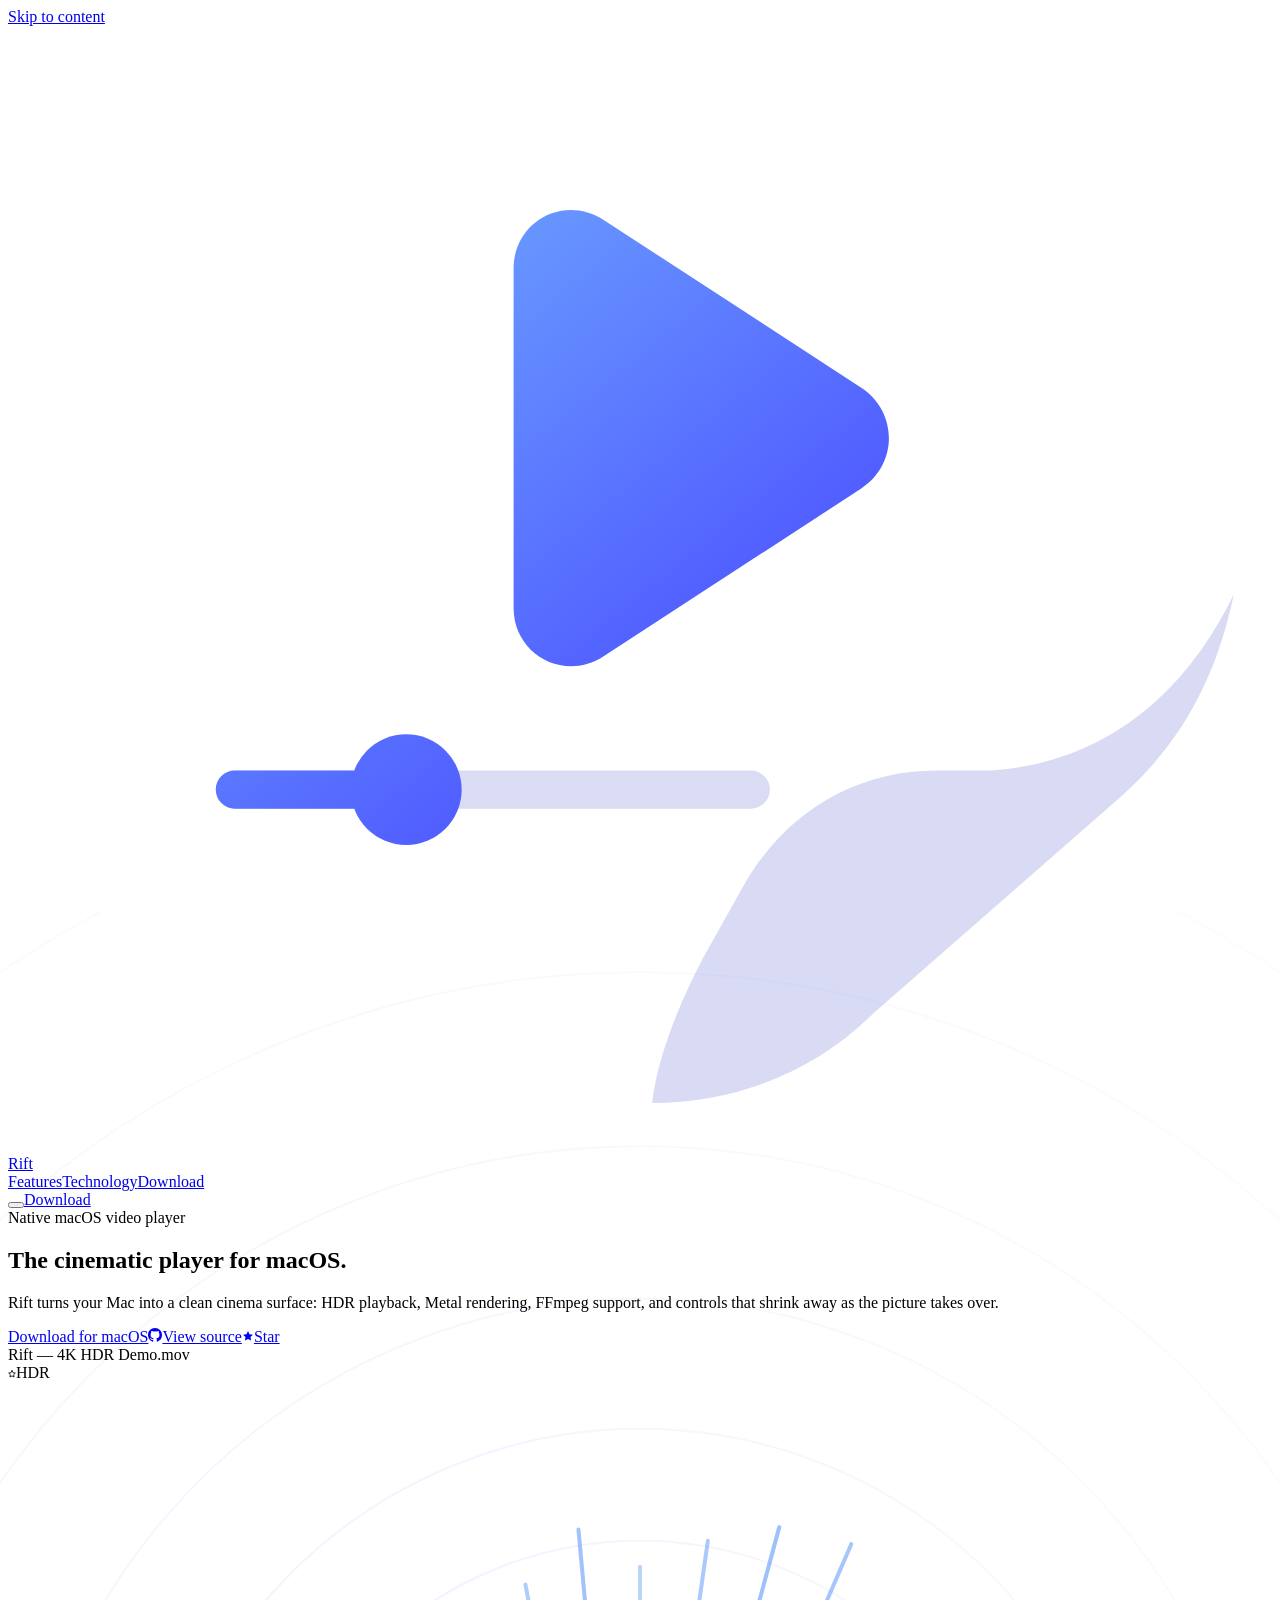
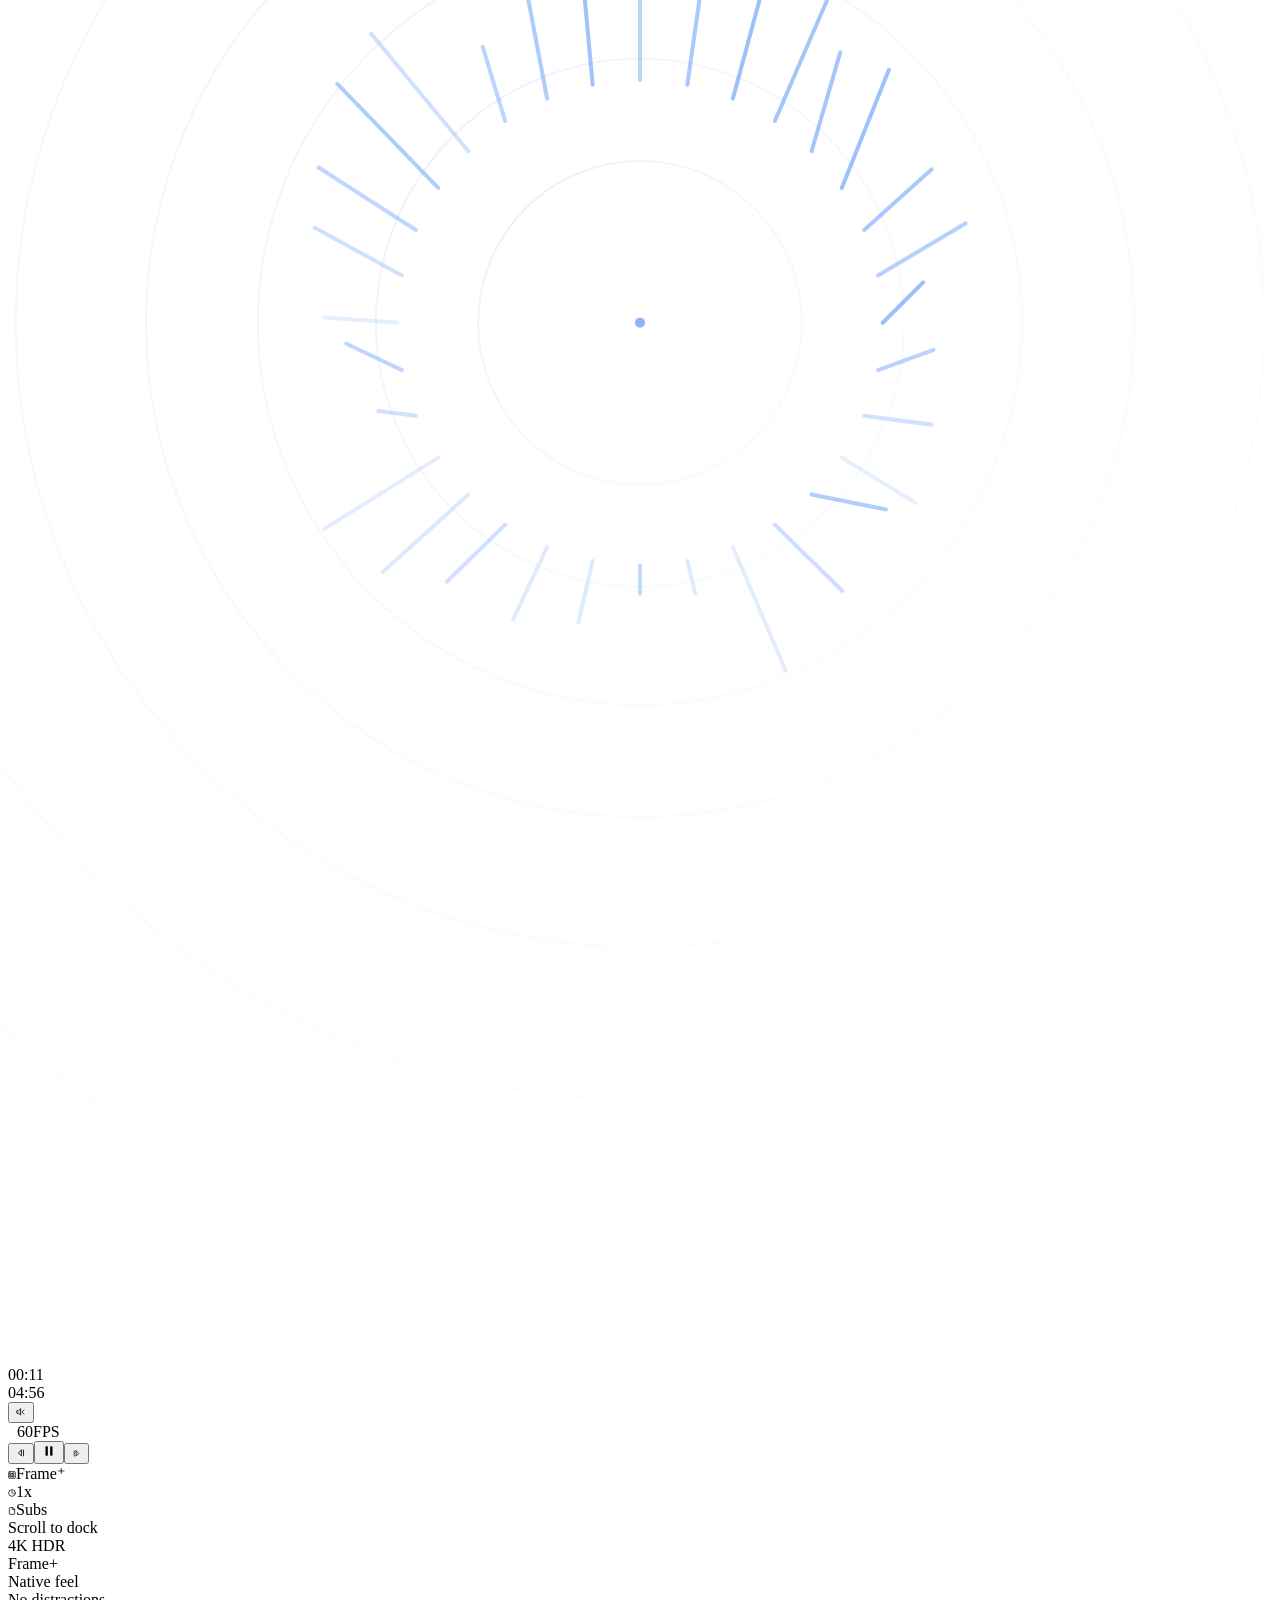
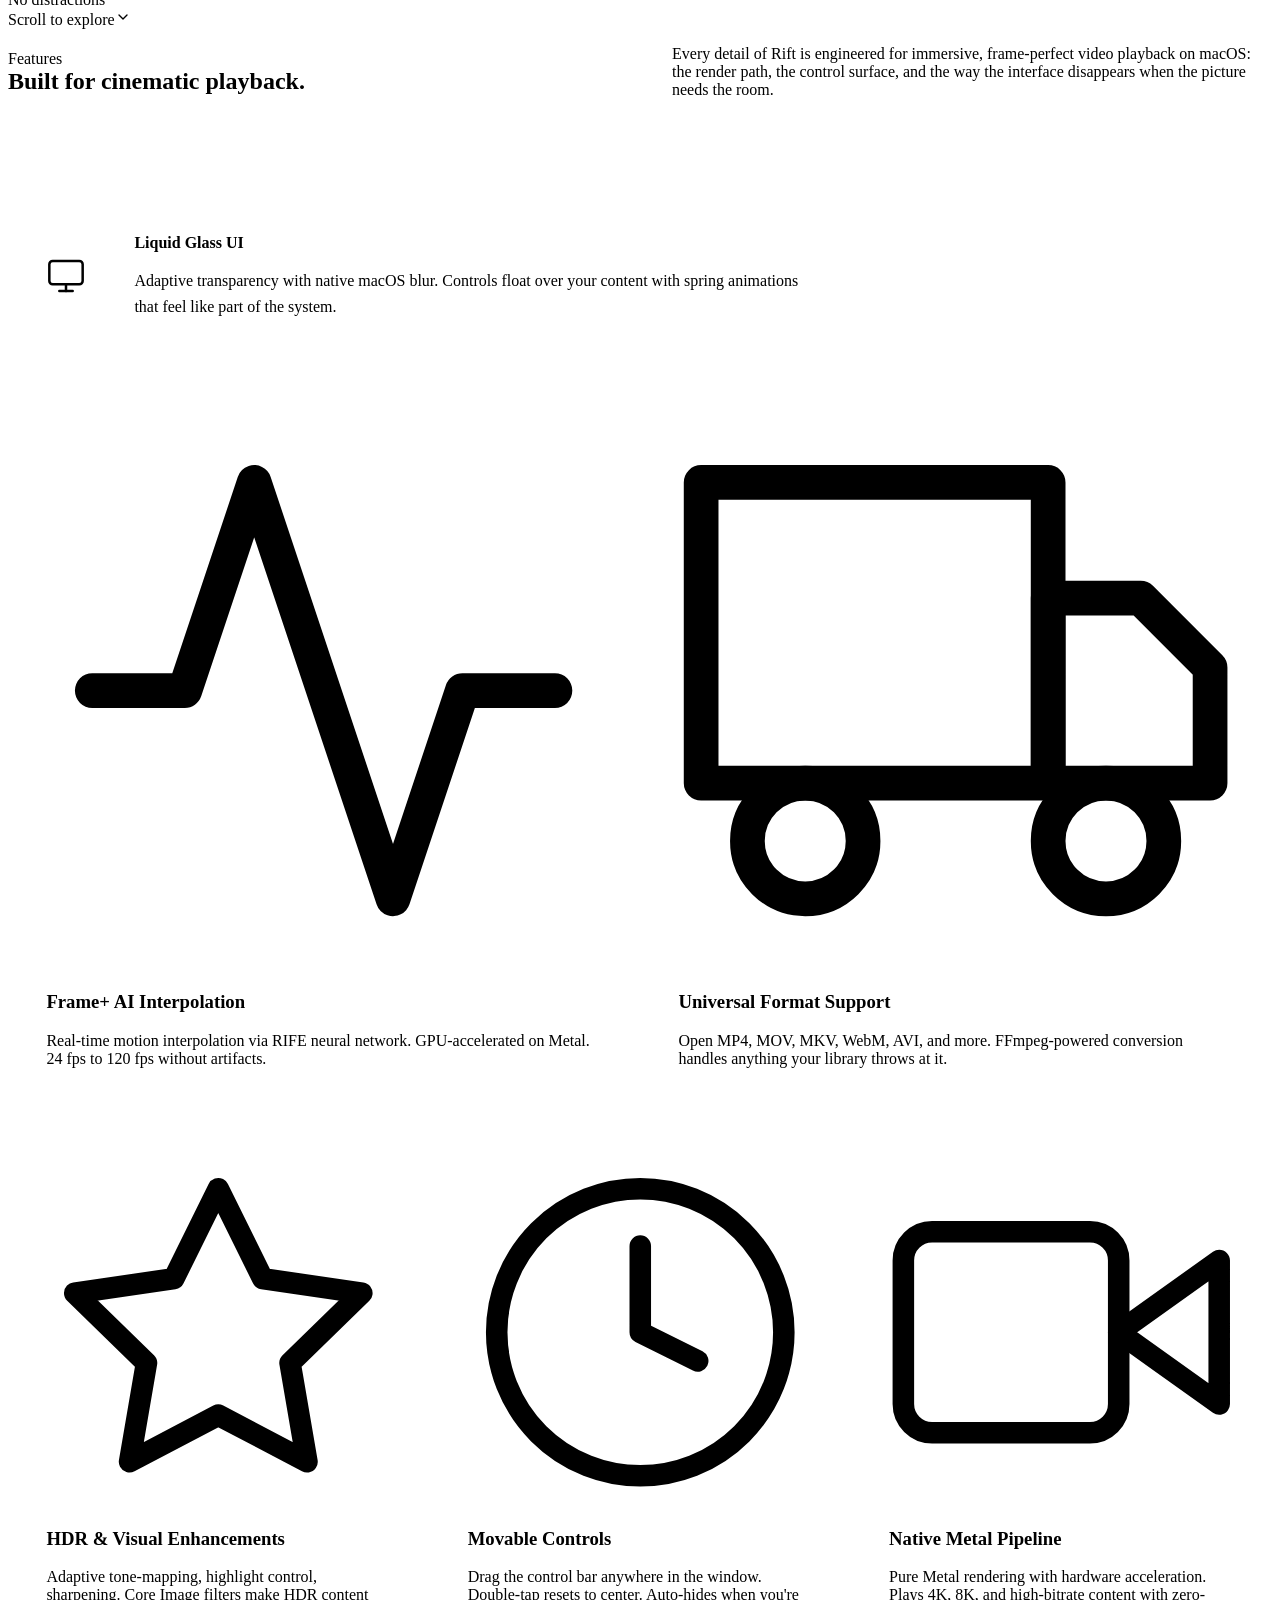
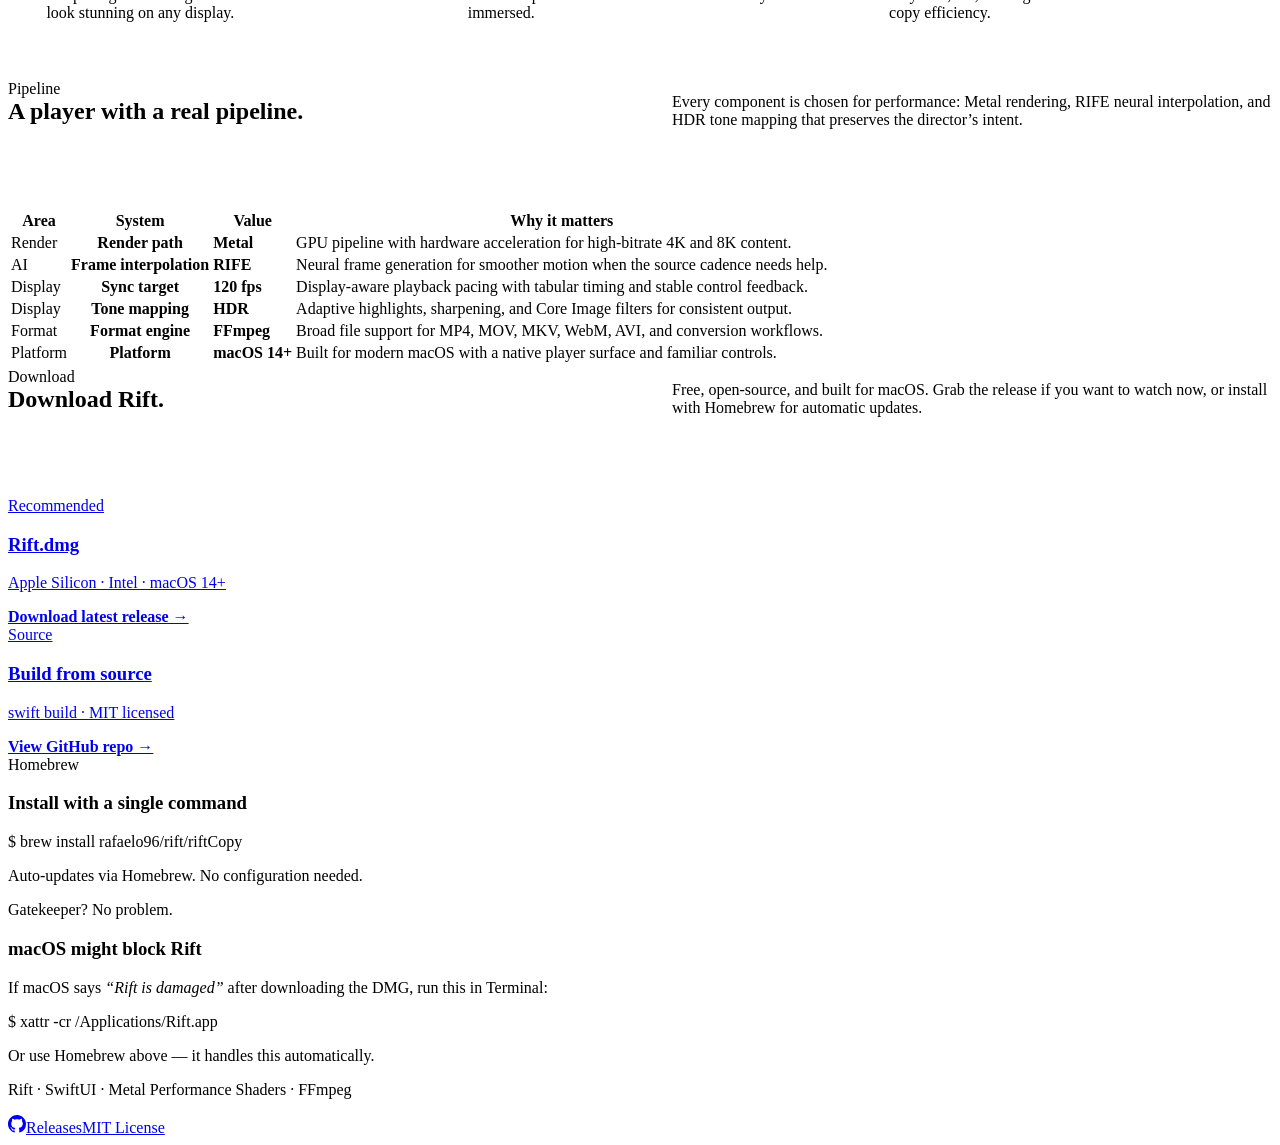
==== commit 354dd289: "deploy: dfec1823af5c71004824811cf5357408a4855605" ====
--- a/index.html
+++ b/index.html
@@ -1,2 +1,2 @@
 <!DOCTYPE html><html lang="en" class="geist_f100e57-module__WlLtTW__variable bricolage_grotesque_d1ad9b50-module__C2vaEa__variable geist_mono_c8da63ca-module___ogg3a__variable"><head><meta charSet="utf-8"/><meta name="viewport" content="width=device-width, initial-scale=1"/><link rel="preload" href="/RiftVideoPlayer/_next/static/media/017d9bea37084d9b-s.p.41rroleoq1br7.woff2" as="font" crossorigin="" type="font/woff2"/><link rel="preload" href="/RiftVideoPlayer/_next/static/media/797e433ab948586e-s.p.0r6juujl39pe6.woff2" as="font" crossorigin="" type="font/woff2"/><link rel="preload" href="/RiftVideoPlayer/_next/static/media/caa3a2e1cccd8315-s.p.0wgildi0cnwt9.woff2" as="font" crossorigin="" type="font/woff2"/><link rel="preload" as="image" href="/RiftVideoPlayer/rift-logo.svg"/><link rel="stylesheet" href="/RiftVideoPlayer/_next/static/chunks/1l1lpmxehdn40.css" data-precedence="next"/><link rel="preload" as="script" fetchPriority="low" href="/RiftVideoPlayer/_next/static/chunks/1jq4o6yq14o4c.js"/><script src="/RiftVideoPlayer/_next/static/chunks/2do7p2-5jrebm.js" async=""></script><script src="/RiftVideoPlayer/_next/static/chunks/2nykiepra7i1k.js" async=""></script><script src="/RiftVideoPlayer/_next/static/chunks/turbopack-28zmmicpbagij.js" async=""></script><script src="/RiftVideoPlayer/_next/static/chunks/3pwv0bs0x0a82.js" async=""></script><script src="/RiftVideoPlayer/_next/static/chunks/2y2x3sex693h0.js" async=""></script><script src="/RiftVideoPlayer/_next/static/chunks/158myu8e_yme3.js" async=""></script><script src="/RiftVideoPlayer/_next/static/chunks/11_tmtrwzk-5g.js" async=""></script><meta name="next-size-adjust" content=""/><title>Rift — Cinematic Video Player for macOS</title><meta name="description" content="Rift transforms your Mac into a high-end cinema display. Frame-perfect video, real-time AI motion interpolation, and a liquid glass interface."/><link rel="manifest" href="/RiftVideoPlayer/manifest.json"/><meta name="theme-color" content="#0f0f1a"/><meta property="og:title" content="Rift — Cinematic Video Player for macOS"/><meta property="og:description" content="Frame-perfect video playback with AI motion interpolation and liquid glass UI."/><meta property="og:url" content="https://riftplayer.app"/><meta property="og:site_name" content="Rift"/><meta property="og:locale" content="en_US"/><meta property="og:type" content="website"/><meta name="twitter:card" content="summary_large_image"/><meta name="twitter:title" content="Rift — Cinematic Video Player for macOS"/><meta name="twitter:description" content="Frame-perfect video playback with AI motion interpolation and liquid glass UI."/><link rel="icon" href="/RiftVideoPlayer/icon.svg"/><script type="application/ld+json">{"@context":"https://schema.org","@type":"SoftwareApplication","name":"Rift","applicationCategory":"MultimediaApplication","operatingSystem":"macOS 14+","description":"Cinematic video player for macOS with HDR playback, Metal rendering, and AI motion interpolation.","offers":{"@type":"Offer","price":"0","priceCurrency":"USD"},"author":{"@type":"Organization","name":"Rift","url":"https://github.com/smter6626/RiftVideoPlayer"}}</script><script src="/RiftVideoPlayer/_next/static/chunks/0cz1d0mv5g_q7.js" noModule=""></script></head><body class="font-sans bg-bg text-white antialiased"><div hidden=""><!--$--><!--/$--></div><!--$?--><template id="B:0"></template><div class="fixed inset-0 z-[9999] flex items-center justify-center bg-[var(--color-paper)]"><div class="flex flex-col items-center gap-4"><div class="w-8 h-8 rounded-full border-2 border-[var(--color-rule)] border-t-[var(--color-accent)] animate-spin"></div><p class="text-sm font-medium text-[var(--color-muted)]">Loading Rift…</p></div></div><!--/$--><script>requestAnimationFrame(function(){$RT=performance.now()});</script><script src="/RiftVideoPlayer/_next/static/chunks/1jq4o6yq14o4c.js" id="_R_" async=""></script><div hidden id="S:0"><main class="relative min-h-screen overflow-x-clip"><a href="#main-content" class="sr-only focus:not-sr-only focus:fixed focus:top-4 focus:left-4 focus:z-[9999] focus:px-4 focus:py-2 focus:bg-[var(--color-accent)] focus:text-[var(--color-accent-ink)] focus:rounded-lg focus:font-semibold">Skip to content</a><nav class="site-nav is-floating" aria-label="Primary navigation"><div class="site-nav__inner"><a href="#hero" class="nav-wordmark" aria-label="Go to top"><span class="nav-mark" aria-hidden="true"><svg viewBox="140 220 730 650" fill="none" xmlns="http://www.w3.org/2000/svg"><defs><linearGradient id="navPlay" x1="420" y1="310" x2="640" y2="580" gradientUnits="userSpaceOnUse"><stop offset="0%" stop-color="#6A9DFF"></stop><stop offset="100%" stop-color="#4A4DFF"></stop></linearGradient></defs><path d="M320 240H704C784 240 848 304 848 384V520C848 575 825 627 784 664L640 790C602 823 554 842 504 842H320C240 842 176 778 176 698V384C176 304 240 240 320 240Z" fill="white"></path><path d="M512 842C560 842 606 824 640 790L784 664C818 633 838 596 848 548C822 602 777 645 708 650H676C628 650 587 676 564 718L541 759C527 786 515 816 512 842Z" fill="#D8DBF3"></path><path d="M432 360C432 333 461 317 484 332L633 429C654 443 654 473 633 487L484 584C461 599 432 583 432 556Z" fill="url(#navPlay)"></path><rect x="260" y="650" width="320" height="22" rx="11" fill="#D9DCF2"></rect><rect x="260" y="650" width="130" height="22" rx="11" fill="url(#navPlay)"></rect><circle cx="370" cy="661" r="32" fill="url(#navPlay)"></circle></svg></span><span class="font-display text-[0.98rem] font-[700] tracking-[-0.04em]">Rift</span></a><div class="nav-links "><a href="#features" class="nav-link">Features</a><a href="#technology" class="nav-link">Technology</a><a href="#download" class="nav-link">Download</a></div><button type="button" class="nav-hamburger" aria-label="Open navigation menu" aria-expanded="false"><span class="nav-hamburger__line "></span><span class="nav-hamburger__line "></span><span class="nav-hamburger__line "></span></button><a href="https://github.com/smter6626/RiftVideoPlayer/releases/latest/download/Rift.dmg" target="_blank" rel="noopener noreferrer" class="nav-cta">Download</a></div></nav><div id="main-content"></div><section id="hero" class="story-section"><div class="story-sticky"><div class="story-shell"><div class="hero-copy"><div class="hero-kicker"><span class="w-2 h-2 rounded-full bg-[var(--color-accent)] shadow-[0_0_12px_var(--color-accent-soft)]"></span>Native macOS video player</div><h1 class="hero-title">The cinematic player for macOS.</h1><div class="w-12 h-[2px] bg-gradient-to-r from-[var(--color-accent)] to-transparent mt-4 mb-6"></div><p class="hero-lede">Rift turns your Mac into a clean cinema surface: HDR playback, Metal rendering, FFmpeg support, and controls that shrink away as the picture takes over.</p><div class="hero-actions"><a href="https://github.com/smter6626/RiftVideoPlayer/releases/latest/download/Rift.dmg" target="_blank" rel="noopener noreferrer" class="hero-cta hero-cta--primary">Download for macOS</a><a href="https://github.com/smter6626/RiftVideoPlayer" target="_blank" rel="noopener noreferrer" class="hero-cta hero-cta--secondary"><svg width="14" height="14" viewBox="0 0 24 24" fill="currentColor" aria-hidden="true"><path d="M12 0C5.37 0 0 5.37 0 12c0 5.31 3.435 9.795 8.205 11.385.6.105.825-.255.825-.57 0-.285-.015-1.23-.015-2.235-3.015.555-3.795-.735-4.035-1.41-.135-.345-.72-1.41-1.23-1.695-.42-.225-1.02-.78-.015-.795.945-.015 1.62.87 1.845 1.23 1.08 1.815 2.805 1.305 3.495.99.105-.78.42-1.305.765-1.605-2.67-.3-5.46-1.335-5.46-5.925 0-1.305.465-2.385 1.23-3.225-.12-.3-.54-1.53.12-3.18 0 0 1.005-.315 3.3 1.23.96-.27 1.98-.405 3-.405s2.04.135 3 .405c2.295-1.56 3.3-1.23 3.3-1.23.66 1.65.24 2.88.12 3.18.765.84 1.23 1.905 1.23 3.225 0 4.605-2.805 5.625-5.475 5.925.435.375.81 1.095.81 2.22 0 1.605-.015 2.895-.015 3.3 0 .315.225.69.825.57A12.02 12.02 0 0024 12c0-6.63-5.37-12-12-12z"></path></svg>View source</a><a href="https://github.com/smter6626/RiftVideoPlayer" target="_blank" rel="noopener noreferrer" class="github-stars-badge" aria-label="GitHub stars"><svg width="12" height="12" viewBox="0 0 24 24" fill="currentColor" aria-hidden="true"><polygon points="12 2 15.09 8.26 22 9.27 17 14.14 18.18 21.02 12 17.77 5.82 21.02 7 14.14 2 9.27 8.91 8.26 12 2"></polygon></svg><span>Star</span></a></div></div><div class="min-w-0"><div class="w-full flex justify-center px-0 sm:px-4"><div class="relative w-full max-w-[980px] rounded-[1.15rem] overflow-hidden premium-shadow"><div class="relative z-10 flex items-center gap-2 px-3 sm:px-4 py-[10px] bg-[var(--color-panel-solid)] border-b border-[var(--color-rule)]"><div class="flex-1 text-center"><span class="text-[10px] font-medium text-[var(--color-muted)] tracking-wide">Rift — 4K HDR Demo.mov</span></div><div class="flex items-center gap-1 px-2 py-0.5 rounded text-[8px] font-bold tracking-wider transition-colors duration-500 bg-transparent text-[var(--color-dim)] border border-transparent"><svg width="8" height="8" viewBox="0 0 24 24" fill="none" stroke="currentColor" stroke-width="2.5" stroke-linecap="round" stroke-linejoin="round"><polygon points="12 2 15.09 8.26 22 9.27 17 14.14 18.18 21.02 12 17.77 5.82 21.02 7 14.14 2 9.27 8.91 8.26 12 2"></polygon></svg><span>HDR</span></div></div><div class="relative w-full aspect-video overflow-hidden bg-[oklch(8%_0.02_252)]"><div class="absolute inset-0" style="transform:scale(1.6);transform-origin:center center"><div class="absolute inset-0 transition-opacity duration-500 opacity-100"><div class="absolute inset-0 bg-gradient-to-br from-[#050816] via-[#0a0e2a] to-[#050816]"></div><div class="absolute inset-0 overflow-hidden"><div class="absolute top-[-20%] left-[-10%] w-[80%] h-[80%] bg-gradient-to-br from-[#3B82F6]/10 via-transparent to-transparent rounded-full blur-3xl animate-pulse-glow"></div><div class="absolute bottom-[-20%] right-[-10%] w-[60%] h-[60%] bg-gradient-to-tl from-[#8B5CF6]/8 via-transparent to-transparent rounded-full blur-3xl"></div></div><div class="absolute inset-0 opacity-[0.08]" style="background:linear-gradient(105deg, transparent 30%, rgba(59,130,246,0.4) 45%, rgba(139,92,246,0.2) 50%, transparent 65%);animation:ray-sweep 8s ease-in-out infinite"></div><div class="absolute top-1/2 left-1/2 -translate-x-1/2 -translate-y-1/2 w-[50%] h-[50%]"><div class="w-full h-full bg-gradient-to-r from-[#3B82F6]/8 via-[#8B5CF6]/5 to-[#3B82F6]/8 rounded-full blur-[100px]"></div></div><div class="absolute inset-0"><div class="absolute w-px h-px bg-white/30 rounded-full" style="left:11%;top:17%;opacity:0.3;animation:float 3s ease-in-out infinite;animation-delay:0s"></div><div class="absolute w-px h-px bg-white/30 rounded-full" style="left:48%;top:70%;opacity:0.5;animation:float 3.7s ease-in-out infinite;animation-delay:0.45s"></div><div class="absolute w-px h-px bg-white/30 rounded-full" style="left:85%;top:23%;opacity:0.7;animation:float 4.4s ease-in-out infinite;animation-delay:0.9s"></div><div class="absolute w-px h-px bg-white/30 rounded-full" style="left:22%;top:76%;opacity:0.4;animation:float 5.1s ease-in-out infinite;animation-delay:1.35s"></div><div class="absolute w-px h-px bg-white/30 rounded-full" style="left:59%;top:29%;opacity:0.6000000000000001;animation:float 5.8s ease-in-out infinite;animation-delay:1.8s"></div><div class="absolute w-px h-px bg-white/30 rounded-full" style="left:96%;top:82%;opacity:0.3;animation:float 3s ease-in-out infinite;animation-delay:2.25s"></div><div class="absolute w-px h-px bg-white/30 rounded-full" style="left:33%;top:35%;opacity:0.5;animation:float 3.7s ease-in-out infinite;animation-delay:0s"></div><div class="absolute w-px h-px bg-white/30 rounded-full" style="left:70%;top:88%;opacity:0.7;animation:float 4.4s ease-in-out infinite;animation-delay:0.45s"></div><div class="absolute w-px h-px bg-white/30 rounded-full" style="left:7%;top:41%;opacity:0.4;animation:float 5.1s ease-in-out infinite;animation-delay:0.9s"></div><div class="absolute w-px h-px bg-white/30 rounded-full" style="left:44%;top:94%;opacity:0.6000000000000001;animation:float 5.8s ease-in-out infinite;animation-delay:1.35s"></div><div class="absolute w-px h-px bg-white/30 rounded-full" style="left:81%;top:47%;opacity:0.3;animation:float 3s ease-in-out infinite;animation-delay:1.8s"></div><div class="absolute w-px h-px bg-white/30 rounded-full" style="left:18%;top:0%;opacity:0.5;animation:float 3.7s ease-in-out infinite;animation-delay:2.25s"></div><div class="absolute w-px h-px bg-white/30 rounded-full" style="left:55%;top:53%;opacity:0.7;animation:float 4.4s ease-in-out infinite;animation-delay:0s"></div><div class="absolute w-px h-px bg-white/30 rounded-full" style="left:92%;top:6%;opacity:0.4;animation:float 5.1s ease-in-out infinite;animation-delay:0.45s"></div><div class="absolute w-px h-px bg-white/30 rounded-full" style="left:29%;top:59%;opacity:0.6000000000000001;animation:float 5.8s ease-in-out infinite;animation-delay:0.9s"></div></div><div class="absolute inset-0 opacity-[0.015] mix-blend-overlay pointer-events-none" style="background-image:url(&quot;data:image/svg+xml,%3Csvg viewBox=&#x27;0 0 128 128&#x27; xmlns=&#x27;http://www.w3.org/2000/svg&#x27;%3E%3Cfilter id=&#x27;noise&#x27;%3E%3CfeTurbulence type=&#x27;fractalNoise&#x27; baseFrequency=&#x27;0.65&#x27; numOctaves=&#x27;3&#x27; stitchTiles=&#x27;stitch&#x27;/%3E%3C/filter%3E%3Crect width=&#x27;100%25&#x27; height=&#x27;100%25&#x27; filter=&#x27;url(%23noise)&#x27;/%3E%3C/svg%3E&quot;)"></div></div><div class="absolute inset-0 transition-opacity duration-500 opacity-0 pointer-events-none"><div class="absolute inset-0 bg-gradient-to-br from-[#1a0e05] via-[#2a1508] to-[#0d0a15]"></div><div class="absolute inset-0 overflow-hidden"><div class="absolute top-[10%] left-[15%] w-[70%] h-[60%] bg-gradient-to-r from-[#F59E0B]/15 via-[#F97316]/10 to-[#3B82F6]/5 rounded-full blur-[120px]"></div><div class="absolute top-[30%] left-[30%] w-[40%] h-[40%] bg-gradient-to-r from-[#FBBF24]/10 via-[#F59E0B]/8 to-transparent rounded-full blur-[80px]"></div></div><div class="absolute top-[20%] left-[25%] w-[8px] h-[8px] bg-white/60 rounded-full blur-[2px]"></div><div class="absolute top-[22%] left-[28%] w-[4px] h-[4px] bg-white/40 rounded-full blur-[1px]"></div><div class="absolute top-[35%] left-[60%] w-[6px] h-[6px] bg-[#FBBF24]/50 rounded-full blur-[2px]"></div><div class="absolute top-[25%] left-[20%] w-[60%] h-[1px] bg-gradient-to-r from-transparent via-white/20 to-transparent blur-[2px]" style="transform:rotate(-5deg)"></div><div class="absolute inset-0 bg-gradient-to-t from-[#F59E0B]/3 via-transparent to-transparent"></div><div class="absolute inset-0 bg-gradient-to-b from-[#3B82F6]/3 via-transparent to-transparent"></div><div class="absolute top-[15%] right-[20%] w-[20px] h-[20px] bg-[#FBBF24]/20 rounded-full blur-[8px]"></div><div class="absolute top-[18%] right-[22%] w-[8px] h-[8px] bg-[#FBBF24]/15 rounded-full blur-[4px]"></div></div><div class="absolute inset-0 transition-opacity duration-500 opacity-0 pointer-events-none"><div class="absolute inset-0 bg-gradient-to-br from-[#050510] via-[#0a0520] to-[#050510]"></div><div class="absolute top-1/2 left-1/2 -translate-x-1/2 -translate-y-1/2 w-[30%] h-[30%] bg-[#3B82F6]/10 rounded-full blur-[80px]"></div><svg class="absolute inset-0 w-full h-full" viewBox="0 0 1000 1000" preserveAspectRatio="xMidYMid slice"><defs><linearGradient id="waveGrad" x1="0" y1="0" x2="1" y2="1"><stop offset="0%" stop-color="#3B82F6" stop-opacity="0.3"></stop><stop offset="50%" stop-color="#8B5CF6" stop-opacity="0.15"></stop><stop offset="100%" stop-color="#3B82F6" stop-opacity="0.05"></stop></linearGradient></defs><circle cx="500" cy="500" r="3" fill="#3B82F6" opacity="0.6"><animate attributeName="r" values="2;4;2" dur="2s" repeatCount="indefinite"></animate></circle><circle cx="500" cy="500" r="60" fill="none" stroke="url(#waveGrad)" stroke-width="1" opacity="0.4"><animate attributeName="r" values="60;100;60" dur="3s" repeatCount="indefinite" begin="0s"></animate></circle><circle cx="500" cy="500" r="100" fill="none" stroke="url(#waveGrad)" stroke-width="1" opacity="0.36000000000000004"><animate attributeName="r" values="100;140;100" dur="3.4s" repeatCount="indefinite" begin="0.15s"></animate></circle><circle cx="500" cy="500" r="150" fill="none" stroke="url(#waveGrad)" stroke-width="1" opacity="0.32"><animate attributeName="r" values="150;190;150" dur="3.8s" repeatCount="indefinite" begin="0.3s"></animate></circle><circle cx="500" cy="500" r="210" fill="none" stroke="url(#waveGrad)" stroke-width="1" opacity="0.28"><animate attributeName="r" values="210;250;210" dur="4.2s" repeatCount="indefinite" begin="0.44999999999999996s"></animate></circle><circle cx="500" cy="500" r="280" fill="none" stroke="url(#waveGrad)" stroke-width="1" opacity="0.24000000000000002"><animate attributeName="r" values="280;320;280" dur="4.6s" repeatCount="indefinite" begin="0.6s"></animate></circle><circle cx="500" cy="500" r="360" fill="none" stroke="url(#waveGrad)" stroke-width="1" opacity="0.2"><animate attributeName="r" values="360;400;360" dur="5s" repeatCount="indefinite" begin="0.75s"></animate></circle><circle cx="500" cy="500" r="450" fill="none" stroke="url(#waveGrad)" stroke-width="1" opacity="0.16000000000000003"><animate attributeName="r" values="450;490;450" dur="5.4s" repeatCount="indefinite" begin="0.8999999999999999s"></animate></circle><circle cx="500" cy="500" r="550" fill="none" stroke="url(#waveGrad)" stroke-width="1" opacity="0.12"><animate attributeName="r" values="550;590;550" dur="5.800000000000001s" repeatCount="indefinite" begin="1.05s"></animate></circle><circle cx="500" cy="500" r="660" fill="none" stroke="url(#waveGrad)" stroke-width="1" opacity="0.08000000000000002"><animate attributeName="r" values="660;700;660" dur="6.2s" repeatCount="indefinite" begin="1.2s"></animate></circle><line x1="620" y1="500" x2="640" y2="500" stroke="#3B82F6" stroke-width="2" stroke-linecap="round" opacity="0.2"><animate attributeName="opacity" values="0.1;0.5;0.1" dur="1.5s" repeatCount="indefinite" begin="0s"></animate><animate attributeName="y2" values="500;480;500" dur="1.5s" repeatCount="indefinite" begin="0s"></animate></line><line x1="617.69" y1="523.41" x2="645.16" y2="528.87" stroke="#3B82F6" stroke-width="2" stroke-linecap="round" opacity="0.2"><animate attributeName="opacity" values="0.1;0.5;0.1" dur="1.68s" repeatCount="indefinite" begin="0.05s"></animate><animate attributeName="y2" values="528.87;503.87;528.87" dur="1.68s" repeatCount="indefinite" begin="0.05s"></animate></line><line x1="610.87" y1="545.92" x2="644.13" y2="559.7" stroke="#3B82F6" stroke-width="2" stroke-linecap="round" opacity="0.2"><animate attributeName="opacity" values="0.1;0.5;0.1" dur="1.86s" repeatCount="indefinite" begin="0.1s"></animate><animate attributeName="y2" values="559.7;529.7;559.7" dur="1.86s" repeatCount="indefinite" begin="0.1s"></animate></line><line x1="599.78" y1="566.67" x2="636.36" y2="591.11" stroke="#3B82F6" stroke-width="2" stroke-linecap="round" opacity="0.2"><animate attributeName="opacity" values="0.1;0.5;0.1" dur="2.04s" repeatCount="indefinite" begin="0.15s"></animate><animate attributeName="y2" values="591.11;556.11;591.11" dur="2.04s" repeatCount="indefinite" begin="0.15s"></animate></line><line x1="584.85" y1="584.85" x2="621.62" y2="621.62" stroke="#3B82F6" stroke-width="2" stroke-linecap="round" opacity="0.2"><animate attributeName="opacity" values="0.1;0.5;0.1" dur="1.5s" repeatCount="indefinite" begin="0.2s"></animate><animate attributeName="y2" values="621.62;581.62;621.62" dur="1.5s" repeatCount="indefinite" begin="0.2s"></animate></line><line x1="566.67" y1="599.78" x2="600" y2="649.66" stroke="#3B82F6" stroke-width="2" stroke-linecap="round" opacity="0.2"><animate attributeName="opacity" values="0.1;0.5;0.1" dur="1.68s" repeatCount="indefinite" begin="0.25s"></animate><animate attributeName="y2" values="649.66;604.66;649.66" dur="1.68s" repeatCount="indefinite" begin="0.25s"></animate></line><line x1="545.92" y1="610.87" x2="571.94" y2="673.69" stroke="#3B82F6" stroke-width="2" stroke-linecap="round" opacity="0.2"><animate attributeName="opacity" values="0.1;0.5;0.1" dur="1.86s" repeatCount="indefinite" begin="0.3s"></animate><animate attributeName="y2" values="673.69;653.69;673.69" dur="1.86s" repeatCount="indefinite" begin="0.3s"></animate></line><line x1="523.41" y1="617.69" x2="527.31" y2="637.31" stroke="#3B82F6" stroke-width="2" stroke-linecap="round" opacity="0.2"><animate attributeName="opacity" values="0.1;0.5;0.1" dur="2.04s" repeatCount="indefinite" begin="0.35s"></animate><animate attributeName="y2" values="637.31;612.31;637.31" dur="2.04s" repeatCount="indefinite" begin="0.35s"></animate></line><line x1="500" y1="620" x2="500" y2="648" stroke="#3B82F6" stroke-width="2" stroke-linecap="round" opacity="0.2"><animate attributeName="opacity" values="0.1;0.5;0.1" dur="1.5s" repeatCount="indefinite" begin="0.4s"></animate><animate attributeName="y2" values="648;618;648" dur="1.5s" repeatCount="indefinite" begin="0.4s"></animate></line><line x1="476.59" y1="617.69" x2="469.57" y2="653" stroke="#3B82F6" stroke-width="2" stroke-linecap="round" opacity="0.2"><animate attributeName="opacity" values="0.1;0.5;0.1" dur="1.68s" repeatCount="indefinite" begin="0.45s"></animate><animate attributeName="y2" values="653;618;653" dur="1.68s" repeatCount="indefinite" begin="0.45s"></animate></line><line x1="454.08" y1="610.87" x2="437.24" y2="651.52" stroke="#3B82F6" stroke-width="2" stroke-linecap="round" opacity="0.2"><animate attributeName="opacity" values="0.1;0.5;0.1" dur="1.86s" repeatCount="indefinite" begin="0.5s"></animate><animate attributeName="y2" values="651.52;611.52;651.52" dur="1.86s" repeatCount="indefinite" begin="0.5s"></animate></line><line x1="433.33" y1="599.78" x2="404.44" y2="643.01" stroke="#3B82F6" stroke-width="2" stroke-linecap="round" opacity="0.2"><animate attributeName="opacity" values="0.1;0.5;0.1" dur="2.04s" repeatCount="indefinite" begin="0.55s"></animate><animate attributeName="y2" values="643.01;598.01;643.01" dur="2.04s" repeatCount="indefinite" begin="0.55s"></animate></line><line x1="415.15" y1="584.85" x2="372.72" y2="627.28" stroke="#3B82F6" stroke-width="2" stroke-linecap="round" opacity="0.2"><animate attributeName="opacity" values="0.1;0.5;0.1" dur="1.5s" repeatCount="indefinite" begin="0.6s"></animate><animate attributeName="y2" values="627.28;607.28;627.28" dur="1.5s" repeatCount="indefinite" begin="0.6s"></animate></line><line x1="400.22" y1="566.67" x2="343.68" y2="604.45" stroke="#3B82F6" stroke-width="2" stroke-linecap="round" opacity="0.2"><animate attributeName="opacity" values="0.1;0.5;0.1" dur="1.68s" repeatCount="indefinite" begin="0.65s"></animate><animate attributeName="y2" values="604.45;579.45;604.45" dur="1.68s" repeatCount="indefinite" begin="0.65s"></animate></line><line x1="389.13" y1="545.92" x2="370.66" y2="553.58" stroke="#3B82F6" stroke-width="2" stroke-linecap="round" opacity="0.2"><animate attributeName="opacity" values="0.1;0.5;0.1" dur="1.86s" repeatCount="indefinite" begin="0.7s"></animate><animate attributeName="y2" values="553.58;523.58;553.58" dur="1.86s" repeatCount="indefinite" begin="0.7s"></animate></line><line x1="382.31" y1="523.41" x2="354.84" y2="528.87" stroke="#3B82F6" stroke-width="2" stroke-linecap="round" opacity="0.2"><animate attributeName="opacity" values="0.1;0.5;0.1" dur="2.04s" repeatCount="indefinite" begin="0.75s"></animate><animate attributeName="y2" values="528.87;493.87;528.87" dur="2.04s" repeatCount="indefinite" begin="0.75s"></animate></line><line x1="380" y1="500" x2="344" y2="500" stroke="#3B82F6" stroke-width="2" stroke-linecap="round" opacity="0.2"><animate attributeName="opacity" values="0.1;0.5;0.1" dur="1.5s" repeatCount="indefinite" begin="0.8s"></animate><animate attributeName="y2" values="500;460;500" dur="1.5s" repeatCount="indefinite" begin="0.8s"></animate></line><line x1="382.31" y1="476.59" x2="339.15" y2="468.01" stroke="#3B82F6" stroke-width="2" stroke-linecap="round" opacity="0.2"><animate attributeName="opacity" values="0.1;0.5;0.1" dur="1.68s" repeatCount="indefinite" begin="0.85s"></animate><animate attributeName="y2" values="468.01;423.01;468.01" dur="1.68s" repeatCount="indefinite" begin="0.85s"></animate></line><line x1="389.13" y1="454.08" x2="341.09" y2="434.18" stroke="#3B82F6" stroke-width="2" stroke-linecap="round" opacity="0.2"><animate attributeName="opacity" values="0.1;0.5;0.1" dur="1.86s" repeatCount="indefinite" begin="0.9s"></animate><animate attributeName="y2" values="434.18;414.18;434.18" dur="1.86s" repeatCount="indefinite" begin="0.9s"></animate></line><line x1="400.22" y1="433.33" x2="350.34" y2="400" stroke="#3B82F6" stroke-width="2" stroke-linecap="round" opacity="0.2"><animate attributeName="opacity" values="0.1;0.5;0.1" dur="2.04s" repeatCount="indefinite" begin="0.95s"></animate><animate attributeName="y2" values="400;375;400" dur="2.04s" repeatCount="indefinite" begin="0.95s"></animate></line><line x1="415.15" y1="415.15" x2="367.06" y2="367.06" stroke="#3B82F6" stroke-width="2" stroke-linecap="round" opacity="0.2"><animate attributeName="opacity" values="0.1;0.5;0.1" dur="1.5s" repeatCount="indefinite" begin="1s"></animate><animate attributeName="y2" values="367.06;337.06;367.06" dur="1.5s" repeatCount="indefinite" begin="1s"></animate></line><line x1="433.33" y1="400.22" x2="422.22" y2="383.59" stroke="#3B82F6" stroke-width="2" stroke-linecap="round" opacity="0.2"><animate attributeName="opacity" values="0.1;0.5;0.1" dur="1.68s" repeatCount="indefinite" begin="1.05s"></animate><animate attributeName="y2" values="383.59;348.59;383.59" dur="1.68s" repeatCount="indefinite" begin="1.05s"></animate></line><line x1="454.08" y1="389.13" x2="443.36" y2="363.27" stroke="#3B82F6" stroke-width="2" stroke-linecap="round" opacity="0.2"><animate attributeName="opacity" values="0.1;0.5;0.1" dur="1.86s" repeatCount="indefinite" begin="1.1s"></animate><animate attributeName="y2" values="363.27;323.27;363.27" dur="1.86s" repeatCount="indefinite" begin="1.1s"></animate></line><line x1="476.59" y1="382.31" x2="469.57" y2="347" stroke="#3B82F6" stroke-width="2" stroke-linecap="round" opacity="0.2"><animate attributeName="opacity" values="0.1;0.5;0.1" dur="2.04s" repeatCount="indefinite" begin="1.15s"></animate><animate attributeName="y2" values="347;302;347" dur="2.04s" repeatCount="indefinite" begin="1.15s"></animate></line><line x1="500" y1="380" x2="500" y2="336" stroke="#3B82F6" stroke-width="2" stroke-linecap="round" opacity="0.2"><animate attributeName="opacity" values="0.1;0.5;0.1" dur="1.5s" repeatCount="indefinite" begin="1.2s"></animate><animate attributeName="y2" values="336;316;336" dur="1.5s" repeatCount="indefinite" begin="1.2s"></animate></line><line x1="523.41" y1="382.31" x2="533.56" y2="331.3" stroke="#3B82F6" stroke-width="2" stroke-linecap="round" opacity="0.2"><animate attributeName="opacity" values="0.1;0.5;0.1" dur="1.68s" repeatCount="indefinite" begin="1.25s"></animate><animate attributeName="y2" values="331.3;306.3;331.3" dur="1.68s" repeatCount="indefinite" begin="1.25s"></animate></line><line x1="545.92" y1="389.13" x2="568.88" y2="333.7" stroke="#3B82F6" stroke-width="2" stroke-linecap="round" opacity="0.2"><animate attributeName="opacity" values="0.1;0.5;0.1" dur="1.86s" repeatCount="indefinite" begin="1.3s"></animate><animate attributeName="y2" values="333.7;303.7;333.7" dur="1.86s" repeatCount="indefinite" begin="1.3s"></animate></line><line x1="566.67" y1="400.22" x2="604.45" y2="343.68" stroke="#3B82F6" stroke-width="2" stroke-linecap="round" opacity="0.2"><animate attributeName="opacity" values="0.1;0.5;0.1" dur="2.04s" repeatCount="indefinite" begin="1.35s"></animate><animate attributeName="y2" values="343.68;308.68;343.68" dur="2.04s" repeatCount="indefinite" begin="1.35s"></animate></line><line x1="584.85" y1="415.15" x2="598.99" y2="401.01" stroke="#3B82F6" stroke-width="2" stroke-linecap="round" opacity="0.2"><animate attributeName="opacity" values="0.1;0.5;0.1" dur="1.5s" repeatCount="indefinite" begin="1.4s"></animate><animate attributeName="y2" values="401.01;361.01;401.01" dur="1.5s" repeatCount="indefinite" begin="1.4s"></animate></line><line x1="599.78" y1="433.33" x2="623.06" y2="417.78" stroke="#3B82F6" stroke-width="2" stroke-linecap="round" opacity="0.2"><animate attributeName="opacity" values="0.1;0.5;0.1" dur="1.68s" repeatCount="indefinite" begin="1.45s"></animate><animate attributeName="y2" values="417.78;372.78;417.78" dur="1.68s" repeatCount="indefinite" begin="1.45s"></animate></line><line x1="610.87" y1="454.08" x2="644.13" y2="440.3" stroke="#3B82F6" stroke-width="2" stroke-linecap="round" opacity="0.2"><animate attributeName="opacity" values="0.1;0.5;0.1" dur="1.86s" repeatCount="indefinite" begin="1.5s"></animate><animate attributeName="y2" values="440.3;420.3;440.3" dur="1.86s" repeatCount="indefinite" begin="1.5s"></animate></line><line x1="617.69" y1="476.59" x2="660.85" y2="468.01" stroke="#3B82F6" stroke-width="2" stroke-linecap="round" opacity="0.2"><animate attributeName="opacity" values="0.1;0.5;0.1" dur="2.04s" repeatCount="indefinite" begin="1.55s"></animate><animate attributeName="y2" values="468.01;443.01;468.01" dur="2.04s" repeatCount="indefinite" begin="1.55s"></animate></line></svg></div><div class="absolute inset-0 transition-opacity duration-500 opacity-0 pointer-events-none"><div class="absolute inset-0 bg-gradient-to-br from-[#0a0d1a] via-[#111530] to-[#0a0d1a]"></div><div class="absolute inset-0 overflow-hidden"><div class="absolute top-[-10%] left-[-5%] w-[60%] h-[60%] bg-gradient-to-br from-[#3B82F6]/5 via-[#8B5CF6]/3 to-transparent rounded-full blur-[100px]"></div><div class="absolute bottom-[-10%] right-[-5%] w-[50%] h-[50%] bg-gradient-to-tl from-[#6366F1]/5 via-transparent to-transparent rounded-full blur-[80px]"></div></div><div class="absolute top-0 left-0 right-0 h-[6%] flex items-center justify-between px-[3%] glass-border border-t-0"><div class="flex items-center gap-3"><div class="flex items-center gap-1.5"><div class="w-2.5 h-2.5 rounded-full bg-[#FF5F57]"></div><div class="w-2.5 h-2.5 rounded-full bg-[#FEBC2E]"></div><div class="w-2.5 h-2.5 rounded-full bg-[#28C840]"></div></div><span class="text-[8px] font-semibold text-white/60 ml-3">Rift</span></div><div class="flex items-center gap-4 text-[7px] text-white/40"><span>File</span><span>Edit</span><span>View</span><span>Playback</span><span>Window</span><span>Help</span></div><div class="flex items-center gap-2 text-[7px] text-white/40"><svg width="9" height="9" viewBox="0 0 24 24" fill="none" stroke="currentColor" stroke-width="2" stroke-linecap="round" stroke-linejoin="round" aria-hidden="true"><path d="M11 5L6 9H2v6h4l5 4V5z"></path><path d="M15.54 8.46a5 5 0 010 7.07"></path><path d="M19.07 4.93a10 10 0 010 14.14"></path></svg><span>Wi-Fi</span><span>100%</span><span class="text-white/60 font-semibold">10:41 PM</span></div></div><div class="absolute bottom-[4%] left-1/2 -translate-x-1/2 flex items-end gap-[6px]"><div class="w-[18px] h-[18px] rounded-lg bg-white/5 border border-white/5" style="height:16px;width:14px"></div><div class="w-[18px] h-[18px] rounded-lg bg-white/5 border border-white/5" style="height:22px;width:19px"></div><div class="w-[18px] h-[18px] rounded-lg bg-white/5 border border-white/5" style="height:18px;width:15px"></div><div class="w-[18px] h-[18px] rounded-lg bg-white/5 border border-white/5" style="height:24px;width:21px"></div><div class="w-[18px] h-[18px] rounded-lg bg-white/5 border border-white/5" style="height:19px;width:16px"></div><div class="w-[22px] h-[22px] rounded-xl bg-[#3B82F6]/20 border border-[#3B82F6]/30 flex items-center justify-center"><svg width="10" height="10" viewBox="0 0 24 24" fill="#3B82F6"><polygon points="8 5 19 12 8 19 8 5"></polygon></svg></div><div class="w-[18px] h-[18px] rounded-lg bg-white/5 border border-white/5" style="height:21px;width:18px"></div><div class="w-[18px] h-[18px] rounded-lg bg-white/5 border border-white/5" style="height:15px;width:14px"></div><div class="w-[18px] h-[18px] rounded-lg bg-white/5 border border-white/5" style="height:23px;width:20px"></div><div class="w-[18px] h-[18px] rounded-lg bg-white/5 border border-white/5" style="height:18px;width:15px"></div></div><div class="absolute inset-0 opacity-[0.03]" style="background-image:linear-gradient(rgba(255,255,255,0.05) 1px, transparent 1px), linear-gradient(90deg, rgba(255,255,255,0.05) 1px, transparent 1px);background-size:40px 40px"></div></div><div class="absolute inset-0 transition-colors duration-500 bg-transparent"></div><div class="absolute inset-0 flex items-center justify-center transition-opacity duration-500 opacity-0 pointer-events-none"><div class="absolute inset-0 bg-black"></div><div class="absolute top-1/2 left-1/2 -translate-x-1/2 -translate-y-1/2 w-[40%] h-[40%] bg-[#3B82F6]/8 rounded-full blur-[100px]"></div><div class="relative z-10 w-[clamp(120px,20vw,220px)]"><img src="/RiftVideoPlayer/rift-logo.svg" alt="Rift" class="w-full h-auto" style="filter:drop-shadow(0 8px 24px rgba(0,0,0,0.3))"/></div><p class="absolute bottom-[15%] text-[10px] text-white/30 tracking-[0.4em] uppercase">Cinematic Player</p></div></div><div class="absolute inset-x-0 bottom-0 transition-[opacity,transform] duration-700 opacity-100 translate-y-0"><div class="absolute bottom-2 sm:bottom-[10px] left-1/2 -translate-x-1/2 w-[94%] max-w-[660px] z-20"><div class="rounded-xl bg-[var(--color-panel)] backdrop-blur-xl border border-[var(--color-rule)] px-[14px] py-[3px]"><div class="flex items-center gap-[6px] mb-[6px]"><span class="text-[9px] font-semibold text-[var(--color-ink-soft)] min-w-[34px] tabular-nums">00:11</span><div class="flex-1 h-[3px] bg-[var(--color-rule)] rounded-full overflow-hidden"><div class="h-full rounded-full bg-[var(--color-accent)]" style="width:0%"></div></div><span class="text-[9px] font-semibold text-[var(--color-muted)] min-w-[34px] tabular-nums text-right">04:56</span></div><div class="grid grid-cols-[minmax(0,1fr)_auto_minmax(0,1fr)] items-center gap-2"><div class="min-w-0 flex items-center gap-2"><div class="hidden sm:flex items-center gap-[3px] min-w-0"><button type="button" aria-label="Mute preview audio" class="min-w-[44px] min-h-[44px] sm:min-w-0 sm:min-h-0 w-full sm:w-8 h-full sm:h-8 flex items-center justify-center text-[var(--color-muted)] hover:text-[var(--color-ink)] transition-colors"><svg width="10" height="10" viewBox="0 0 24 24" fill="none" stroke="currentColor" stroke-width="2" stroke-linecap="round" stroke-linejoin="round"><path d="M11 5L6 9H2v6h4l5 4V5z"></path><path d="M19 7l-5 5 5 5"></path></svg></button><div class="w-[48px] h-[3px] bg-[var(--color-rule)] rounded-full overflow-hidden"><div class="h-full w-[65%] bg-[var(--color-muted)] rounded-full"></div></div></div><div class="hidden sm:block w-[1px] h-[12px] bg-[var(--color-rule)]"></div><div class="flex items-center gap-[2px] text-[8px] font-semibold text-[var(--color-muted)] min-w-0"><svg width="9" height="9" viewBox="0 0 24 24" fill="none" stroke="var(--color-accent)" stroke-width="1.8" stroke-linecap="round" stroke-linejoin="round" aria-hidden="true"><rect x="2" y="3" width="20" height="14" rx="2" ry="2"></rect><line x1="8" y1="21" x2="16" y2="21"></line><line x1="12" y1="17" x2="12" y2="21"></line></svg><span>60</span><span class="text-[6px] text-[var(--color-dim)]">FPS</span></div></div><div class="flex items-center gap-2 sm:gap-3"><button type="button" aria-label="Previous chapter" class="min-w-[44px] min-h-[44px] sm:min-w-0 sm:min-h-0 w-full sm:w-9 h-full sm:h-9 rounded-full border border-[var(--color-rule)] flex items-center justify-center text-[var(--color-muted)] hover:text-[var(--color-ink)] transition-colors"><svg width="10" height="10" viewBox="0 0 24 24" fill="none" stroke="currentColor" stroke-width="2" stroke-linecap="round" stroke-linejoin="round"><polygon points="13 5 6 12 13 19 13 5"></polygon><line x1="18" y1="5" x2="18" y2="19"></line></svg></button><button type="button" aria-label="Pause preview" class="min-w-[44px] min-h-[44px] w-full sm:w-10 h-full sm:h-10 rounded-full bg-[var(--color-accent)] text-[var(--color-accent-ink)] flex items-center justify-center hover:-translate-y-px active:translate-y-0 transition-transform"><svg width="14" height="14" viewBox="0 0 24 24" fill="currentColor" aria-hidden="true"><rect x="6" y="4" width="4" height="16"></rect><rect x="14" y="4" width="4" height="16"></rect></svg></button><button type="button" aria-label="Next chapter" class="min-w-[44px] min-h-[44px] sm:min-w-0 sm:min-h-0 w-full sm:w-9 h-full sm:h-9 rounded-full border border-[var(--color-rule)] flex items-center justify-center text-[var(--color-muted)] hover:text-[var(--color-ink)] transition-colors"><svg width="9" height="9" viewBox="0 0 24 24" fill="none" stroke="currentColor" stroke-width="2" stroke-linecap="round" stroke-linejoin="round"><polygon points="11 5 18 12 11 19 11 5"></polygon><line x1="6" y1="5" x2="6" y2="19"></line></svg></button></div><div class="min-w-0 flex items-center justify-end"><div class="flex items-center gap-[2px] p-[2px] bg-[oklch(22%_0.03_252_/_0.48)] rounded-full overflow-hidden"><div class="flex items-center gap-[2px] px-[7px] py-[3px] rounded-full bg-[var(--color-accent-soft)] border border-[var(--color-rule-strong)] text-[7px] font-semibold text-[var(--color-ink)]"><svg width="8" height="8" viewBox="0 0 24 24" fill="none" stroke="currentColor" stroke-width="2.2" stroke-linecap="round" stroke-linejoin="round" aria-hidden="true"><rect x="2" y="2" width="20" height="20" rx="2.18"></rect><rect x="6" y="6" width="4" height="4"></rect><rect x="14" y="6" width="4" height="4"></rect><rect x="6" y="14" width="4" height="4"></rect><rect x="14" y="14" width="4" height="4"></rect></svg><span>Frame⁺</span></div><div class="hidden sm:flex items-center gap-[2px] px-[7px] py-[3px] text-[7px] font-semibold text-[var(--color-dim)]"><svg width="8" height="8" viewBox="0 0 24 24" fill="none" stroke="currentColor" stroke-width="2.2" stroke-linecap="round" stroke-linejoin="round" aria-hidden="true"><circle cx="12" cy="12" r="10"></circle><polyline points="12 6 12 12 16 14"></polyline></svg><span>1x</span></div><div class="hidden md:flex items-center gap-[2px] px-[7px] py-[3px] text-[7px] font-semibold text-[var(--color-dim)]"><svg width="8" height="8" viewBox="0 0 24 24" fill="none" stroke="currentColor" stroke-width="2.2" stroke-linecap="round" stroke-linejoin="round" aria-hidden="true"><path d="M14 2H6a2 2 0 00-2 2v16a2 2 0 002 2h12a2 2 0 002-2V8z"></path><polyline points="14 2 14 8 20 8"></polyline></svg><span>Subs</span></div></div></div></div></div></div></div></div></div></div><div class="story-side" aria-hidden="true"><div class="story-chip is-active">Scroll to dock</div><div class="story-chip ">4K HDR</div><div class="story-chip ">Frame+</div><div class="story-chip ">Native feel</div><div class="story-chip ">No distractions</div></div></div></div></div><div class="scroll-indicator" style="opacity:1;transform:translateY(0);pointer-events:auto"><span class="scroll-indicator__label">Scroll to explore</span><svg class="scroll-indicator__chevron" width="16" height="16" viewBox="0 0 24 24" fill="none" stroke="currentColor" stroke-width="2" stroke-linecap="round" stroke-linejoin="round"><polyline points="6 9 12 15 18 9"></polyline></svg></div></section><section id="features" class="ay-section ay-section--dark"><div class="ay-inner"><div style="display:grid;grid-template-columns:1fr 1fr;gap:clamp(1.5rem, 5vw, 4rem);align-items:end;margin-block-end:clamp(2rem, 5vw, 4rem)"><div><div class="ay-label ay-label--dark">Features</div><h2 class="ay-heading ay-heading--dark" style="margin-top:var(--space-md)">Built for cinematic playback.</h2></div><p class="ay-sub ay-sub--dark">Every detail of Rift is engineered for immersive, frame-perfect video playback on macOS: the render path, the control surface, and the way the interface disappears when the picture needs the room.</p></div><div class="bordered bordered-b" style="border-color:var(--color-rule);margin-block-end:1px"><div class="ay-card ay-card--dark" style="padding:clamp(1.5rem, 3vw, 2.5rem);display:flex;flex-direction:row;align-items:center;gap:clamp(1.5rem, 4vw, 3rem)"><div class="ay-icon" style="margin:0;flex-shrink:0;width:2.5rem;height:2.5rem;color:var(--color-accent)"><svg viewBox="0 0 24 24" fill="none" stroke="currentColor" stroke-width="1.5" stroke-linecap="round" stroke-linejoin="round"><rect x="2" y="3" width="20" height="14" rx="2" ry="2"></rect><line x1="8" y1="21" x2="16" y2="21"></line><line x1="12" y1="17" x2="12" y2="21"></line></svg></div><div><h3 style="font-family:var(--font-display);font-size:var(--text-lg);font-weight:600;line-height:1.15;margin-block-end:var(--space-sm);color:var(--color-ink)">Liquid Glass UI</h3><p style="color:var(--color-ink-soft);line-height:1.6;max-width:42rem">Adaptive transparency with native macOS blur. Controls float over your content with spring animations that feel like part of the system.</p></div></div></div><div style="display:grid;grid-template-columns:1fr 1fr;border-bottom:1px solid var(--color-rule)"><div style="border-right:1px solid var(--color-rule)"><div class="bordered" style="border-color:var(--color-rule);padding:clamp(1.5rem, 3vw, 2.5rem)"><div class="ay-icon" style="margin:0 0 var(--space-md)"><svg viewBox="0 0 24 24" fill="none" stroke="currentColor" stroke-width="1.5" stroke-linecap="round" stroke-linejoin="round"><path d="M22 12h-4l-3 9L9 3l-3 9H2"></path></svg></div><h3>Frame+ AI Interpolation</h3><p>Real-time motion interpolation via RIFE neural network. GPU-accelerated on Metal. 24 fps to 120 fps without artifacts.</p></div></div><div style="border-right:none"><div class="bordered" style="border-color:var(--color-rule);padding:clamp(1.5rem, 3vw, 2.5rem)"><div class="ay-icon" style="margin:0 0 var(--space-md)"><svg viewBox="0 0 24 24" fill="none" stroke="currentColor" stroke-width="1.5" stroke-linecap="round" stroke-linejoin="round"><rect x="1" y="3" width="15" height="13"></rect><polygon points="16 8 20 8 23 11 23 16 16 16 16 8"></polygon><circle cx="5.5" cy="18.5" r="2.5"></circle><circle cx="18.5" cy="18.5" r="2.5"></circle></svg></div><h3>Universal Format Support</h3><p>Open MP4, MOV, MKV, WebM, AVI, and more. FFmpeg-powered conversion handles anything your library throws at it.</p></div></div></div><div style="display:grid;grid-template-columns:1fr 1fr 1fr"><div style="border-right:1px solid var(--color-rule)"><div class="bordered" style="border-color:var(--color-rule);padding:clamp(1.5rem, 3vw, 2.5rem)"><div class="ay-icon" style="margin:0 0 var(--space-md)"><svg viewBox="0 0 24 24" fill="none" stroke="currentColor" stroke-width="1.5" stroke-linecap="round" stroke-linejoin="round"><polygon points="12 2 15.09 8.26 22 9.27 17 14.14 18.18 21.02 12 17.77 5.82 21.02 7 14.14 2 9.27 8.91 8.26 12 2"></polygon></svg></div><h3>HDR &amp; Visual Enhancements</h3><p>Adaptive tone-mapping, highlight control, sharpening. Core Image filters make HDR content look stunning on any display.</p></div></div><div style="border-right:1px solid var(--color-rule)"><div class="bordered" style="border-color:var(--color-rule);padding:clamp(1.5rem, 3vw, 2.5rem)"><div class="ay-icon" style="margin:0 0 var(--space-md)"><svg viewBox="0 0 24 24" fill="none" stroke="currentColor" stroke-width="1.5" stroke-linecap="round" stroke-linejoin="round"><circle cx="12" cy="12" r="10"></circle><polyline points="12 6 12 12 16 14"></polyline></svg></div><h3>Movable Controls</h3><p>Drag the control bar anywhere in the window. Double-tap resets to center. Auto-hides when you&#x27;re immersed.</p></div></div><div style="border-right:none"><div class="bordered" style="border-color:var(--color-rule);padding:clamp(1.5rem, 3vw, 2.5rem)"><div class="ay-icon" style="margin:0 0 var(--space-md)"><svg viewBox="0 0 24 24" fill="none" stroke="currentColor" stroke-width="1.5" stroke-linecap="round" stroke-linejoin="round"><polygon points="23 7 16 12 23 17 23 7"></polygon><rect x="1" y="5" width="15" height="14" rx="2" ry="2"></rect></svg></div><h3>Native Metal Pipeline</h3><p>Pure Metal rendering with hardware acceleration. Plays 4K, 8K, and high-bitrate content with zero-copy efficiency.</p></div></div></div></div></section><div class="mx-auto w-[2px] h-16 bg-gradient-to-b from-transparent via-[var(--color-rule)] to-transparent"></div><section id="technology" class="ay-section ay-section--dark"><div class="ay-inner"><div style="display:grid;grid-template-columns:1fr 1fr;gap:clamp(1.5rem, 5vw, 4rem);align-items:end;margin-block-end:clamp(2rem, 5vw, 4rem)"><div><div class="ay-label ay-label--dark">Pipeline</div><h2 class="ay-heading ay-heading--dark" style="margin-top:var(--space-md)">A player with a real pipeline.</h2></div><p class="ay-sub ay-sub--dark">Every component is chosen for performance: Metal rendering, RIFE neural interpolation, and HDR tone mapping that preserves the director’s intent.</p></div><div class="spec-wrap spec-wrap--dark"><table class="spec-table"><thead><tr><th scope="col">Area</th><th scope="col">System</th><th scope="col">Value</th><th scope="col">Why it matters</th></tr></thead><tbody><tr><td><span class="category-chip" data-category="Render">Render</span></td><th scope="row">Render path</th><td style="color:var(--color-accent);font-family:var(--font-mono);font-weight:700">Metal</td><td data-label="Why it matters">GPU pipeline with hardware acceleration for high-bitrate 4K and 8K content.</td></tr><tr><td><span class="category-chip" data-category="AI">AI</span></td><th scope="row">Frame interpolation</th><td style="color:var(--color-accent);font-family:var(--font-mono);font-weight:700">RIFE</td><td data-label="Why it matters">Neural frame generation for smoother motion when the source cadence needs help.</td></tr><tr><td><span class="category-chip" data-category="Display">Display</span></td><th scope="row">Sync target</th><td style="color:var(--color-accent);font-family:var(--font-mono);font-weight:700">120 fps</td><td data-label="Why it matters">Display-aware playback pacing with tabular timing and stable control feedback.</td></tr><tr><td><span class="category-chip" data-category="Display">Display</span></td><th scope="row">Tone mapping</th><td style="color:var(--color-accent);font-family:var(--font-mono);font-weight:700">HDR</td><td data-label="Why it matters">Adaptive highlights, sharpening, and Core Image filters for consistent output.</td></tr><tr><td><span class="category-chip" data-category="Format">Format</span></td><th scope="row">Format engine</th><td style="color:var(--color-accent);font-family:var(--font-mono);font-weight:700">FFmpeg</td><td data-label="Why it matters">Broad file support for MP4, MOV, MKV, WebM, AVI, and conversion workflows.</td></tr><tr><td><span class="category-chip" data-category="Platform">Platform</span></td><th scope="row">Platform</th><td style="color:var(--color-accent);font-family:var(--font-mono);font-weight:700">macOS 14+</td><td data-label="Why it matters">Built for modern macOS with a native player surface and familiar controls.</td></tr></tbody></table></div></div></section><div class="mx-auto w-[2px] h-16 bg-gradient-to-b from-transparent via-[var(--color-rule)] to-transparent"></div><section id="download" class="ay-section ay-section--dark"><div class="ay-inner"><div style="display:grid;grid-template-columns:1fr 1fr;gap:clamp(1.5rem, 5vw, 4rem);align-items:end;margin-block-end:clamp(2rem, 5vw, 4rem)"><div><div class="ay-label ay-label--dark">Download</div><h2 class="ay-heading ay-heading--dark" style="margin-top:var(--space-md)">Download Rift.</h2></div><p class="ay-sub ay-sub--dark">Free, open-source, and built for macOS. Grab the release if you want to watch now, or install with Homebrew for automatic updates.</p></div><div class="ay-download-grid" style="border-color:var(--color-rule)"><a href="https://github.com/smter6626/RiftVideoPlayer/releases/latest/download/Rift.dmg" target="_blank" rel="noopener noreferrer" class="ay-download-card"><div><div class="ay-download-label" style="color:var(--color-dim)">Recommended</div><h3 style="color:var(--color-ink)">Rift.dmg</h3><p style="color:var(--color-ink-soft)">Apple Silicon · Intel · macOS 14+</p></div><span style="color:var(--color-accent);font-weight:700;font-size:var(--text-sm)">Download latest release →</span></a><a href="https://github.com/smter6626/RiftVideoPlayer" target="_blank" rel="noopener noreferrer" class="ay-download-card"><div><div class="ay-download-label" style="color:var(--color-dim)">Source</div><h3 style="color:var(--color-ink)">Build from source</h3><p style="color:var(--color-ink-soft);font-family:var(--font-mono)">swift build · MIT licensed</p></div><span style="color:var(--color-accent);font-weight:700;font-size:var(--text-sm)">View GitHub repo →</span></a></div><div class="ay-download-extras"><div class="ay-download-card"><div><div class="ay-download-label">Homebrew</div><h3>Install with a single command</h3><div class="ay-code-block"><span>$ brew install rafaelo96/rift/rift</span><span class="ay-code-block__action">Copy</span></div><p>Auto-updates via Homebrew. No configuration needed.</p></div></div><div class="ay-download-card"><div><div class="ay-download-label">Gatekeeper? No problem.</div><h3>macOS might block Rift</h3><p>If macOS says<!-- --> <span style="font-style:italic">“Rift is damaged”</span> <!-- -->after downloading the DMG, run this in Terminal:</p><div class="ay-code-block"><span>$ xattr -cr /Applications/Rift.app</span></div><p>Or use Homebrew above — it handles this automatically.</p></div></div></div></div></section><footer class="site-footer"><p>Rift · SwiftUI · Metal Performance Shaders · FFmpeg</p><div class="site-footer__links"><a href="https://github.com/smter6626/RiftVideoPlayer" target="_blank" rel="noopener noreferrer" class="foot-link" aria-label="GitHub"><svg width="18" height="18" viewBox="0 0 24 24" fill="currentColor"><path d="M12 0C5.37 0 0 5.37 0 12c0 5.31 3.435 9.795 8.205 11.385.6.105.825-.255.825-.57 0-.285-.015-1.23-.015-2.235-3.015.555-3.795-.735-4.035-1.41-.135-.345-.72-1.41-1.23-1.695-.42-.225-1.02-.78-.015-.795.945-.015 1.62.87 1.845 1.23 1.08 1.815 2.805 1.305 3.495.99.105-.78.42-1.305.765-1.605-2.67-.3-5.46-1.335-5.46-5.925 0-1.305.465-2.385 1.23-3.225-.12-.3-.54-1.53.12-3.18 0 0 1.005-.315 3.3 1.23.96-.27 1.98-.405 3-.405s2.04.135 3 .405c2.295-1.56 3.3-1.23 3.3-1.23.66 1.65.24 2.88.12 3.18.765.84 1.23 1.905 1.23 3.225 0 4.605-2.805 5.625-5.475 5.925.435.375.81 1.095.81 2.22 0 1.605-.015 2.895-.015 3.3 0 .315.225.69.825.57A12.02 12.02 0 0024 12c0-6.63-5.37-12-12-12z"></path></svg></a><a href="https://github.com/smter6626/RiftVideoPlayer/releases" target="_blank" rel="noopener noreferrer" class="foot-link">Releases</a><a href="https://github.com/smter6626/RiftVideoPlayer/blob/main/LICENSE" target="_blank" rel="noopener noreferrer" class="foot-link">MIT License</a></div></footer></main><!--$--><!--/$--></div><script>$RB=[];$RV=function(a){$RT=performance.now();for(var b=0;b<a.length;b+=2){var c=a[b],e=a[b+1];null!==e.parentNode&&e.parentNode.removeChild(e);var f=c.parentNode;if(f){var g=c.previousSibling,h=0;do{if(c&&8===c.nodeType){var d=c.data;if("/$"===d||"/&"===d)if(0===h)break;else h--;else"$"!==d&&"$?"!==d&&"$~"!==d&&"$!"!==d&&"&"!==d||h++}d=c.nextSibling;f.removeChild(c);c=d}while(c);for(;e.firstChild;)f.insertBefore(e.firstChild,c);g.data="$";g._reactRetry&&requestAnimationFrame(g._reactRetry)}}a.length=0};
-$RC=function(a,b){if(b=document.getElementById(b))(a=document.getElementById(a))?(a.previousSibling.data="$~",$RB.push(a,b),2===$RB.length&&("number"!==typeof $RT?requestAnimationFrame($RV.bind(null,$RB)):(a=performance.now(),setTimeout($RV.bind(null,$RB),2300>a&&2E3<a?2300-a:$RT+300-a)))):b.parentNode.removeChild(b)};$RC("B:0","S:0")</script><script>(self.__next_f=self.__next_f||[]).push([0])</script><script>self.__next_f.push([1,"1:I[39756,[\"/RiftVideoPlayer/_next/static/chunks/3pwv0bs0x0a82.js\",\"/RiftVideoPlayer/_next/static/chunks/2y2x3sex693h0.js\",\"/RiftVideoPlayer/_next/static/chunks/158myu8e_yme3.js\"],\"LoadingBoundaryProvider\"]\n2:\"$Sreact.fragment\"\n3:I[92205,[\"/RiftVideoPlayer/_next/static/chunks/3pwv0bs0x0a82.js\",\"/RiftVideoPlayer/_next/static/chunks/2y2x3sex693h0.js\",\"/RiftVideoPlayer/_next/static/chunks/158myu8e_yme3.js\"],\"default\"]\n4:I[39756,[\"/RiftVideoPlayer/_next/static/chunks/3pwv0bs0x0a82.js\",\"/RiftVideoPlayer/_next/static/chunks/2y2x3sex693h0.js\",\"/RiftVideoPlayer/_next/static/chunks/158myu8e_yme3.js\"],\"default\"]\n5:I[37457,[\"/RiftVideoPlayer/_next/static/chunks/3pwv0bs0x0a82.js\",\"/RiftVideoPlayer/_next/static/chunks/2y2x3sex693h0.js\",\"/RiftVideoPlayer/_next/static/chunks/158myu8e_yme3.js\"],\"default\"]\n6:I[47257,[\"/RiftVideoPlayer/_next/static/chunks/3pwv0bs0x0a82.js\",\"/RiftVideoPlayer/_next/static/chunks/2y2x3sex693h0.js\",\"/RiftVideoPlayer/_next/static/chunks/158myu8e_yme3.js\"],\"ClientPageRoot\"]\n7:I[52683,[\"/RiftVideoPlayer/_next/static/chunks/3pwv0bs0x0a82.js\",\"/RiftVideoPlayer/_next/static/chunks/2y2x3sex693h0.js\",\"/RiftVideoPlayer/_next/static/chunks/158myu8e_yme3.js\",\"/RiftVideoPlayer/_next/static/chunks/11_tmtrwzk-5g.js\"],\"default\"]\na:I[97367,[\"/RiftVideoPlayer/_next/static/chunks/3pwv0bs0x0a82.js\",\"/RiftVideoPlayer/_next/static/chunks/2y2x3sex693h0.js\",\"/RiftVideoPlayer/_next/static/chunks/158myu8e_yme3.js\"],\"OutletBoundary\"]\nb:\"$Sreact.suspense\"\nd:I[97367,[\"/RiftVideoPlayer/_next/static/chunks/3pwv0bs0x0a82.js\",\"/RiftVideoPlayer/_next/static/chunks/2y2x3sex693h0.js\",\"/RiftVideoPlayer/_next/static/chunks/158myu8e_yme3.js\"],\"ViewportBoundary\"]\nf:I[97367,[\"/RiftVideoPlayer/_next/static/chunks/3pwv0bs0x0a82.js\",\"/RiftVideoPlayer/_next/static/chunks/2y2x3sex693h0.js\",\"/RiftVideoPlayer/_next/static/chunks/158myu8e_yme3.js\"],\"MetadataBoundary\"]\n11:I[68027,[\"/RiftVideoPlayer/_next/static/chunks/3pwv0bs0x0a82.js\",\"/RiftVideoPlayer/_next/static/chunks/2y2x3sex693h0.js\",\"/RiftVideoPlayer/_next/static/chunks/158myu8e_yme3.js\"],\"default\",1]\n:HL[\"/RiftVideoPlayer/_next/static/chunks/1l1lpmxehdn40.css\",\"style\"]\n:HL[\"/RiftVideoPlayer/_next/static/media/017d9bea37084d9b-s.p.41rroleoq1br7.woff2\",\"font\",{\"crossOrigin\":\"\",\"type\":\"font/woff2\"}]\n:HL[\"/RiftVideoPlayer/_next/static/media/797e433ab948586e-s.p.0r6juujl39pe6.woff2\",\"font\",{\"crossOrigin\":\"\",\"type\":\"font/woff2\"}]\n:HL[\"/RiftVideoPlayer/_next/static/media/caa3a2e1cccd8315-s.p.0wgildi0cnwt9.woff2\",\"font\",{\"crossOrigin\":\"\",\"type\":\"font/woff2\"}]\n"])</script><script>self.__next_f.push([1,"0:{\"P\":null,\"c\":[\"\",\"\"],\"q\":\"\",\"i\":false,\"f\":[[[\"\",{\"children\":[\"__PAGE__\",{}]},\"$undefined\",\"$undefined\",20],[[\"$\",\"$L1\",null,{\"loading\":[[\"$\",\"div\",\"l\",{\"className\":\"fixed inset-0 z-[9999] flex items-center justify-center bg-[var(--color-paper)]\",\"children\":[\"$\",\"div\",null,{\"className\":\"flex flex-col items-center gap-4\",\"children\":[[\"$\",\"div\",null,{\"className\":\"w-8 h-8 rounded-full border-2 border-[var(--color-rule)] border-t-[var(--color-accent)] animate-spin\"}],[\"$\",\"p\",null,{\"className\":\"text-sm font-medium text-[var(--color-muted)]\",\"children\":\"Loading Rift…\"}]]}]}],[],[]],\"children\":[\"$\",\"$2\",\"c\",{\"children\":[[[\"$\",\"link\",\"0\",{\"rel\":\"stylesheet\",\"href\":\"/RiftVideoPlayer/_next/static/chunks/1l1lpmxehdn40.css\",\"precedence\":\"next\",\"crossOrigin\":\"$undefined\",\"nonce\":\"$undefined\"}],[\"$\",\"script\",\"script-0\",{\"src\":\"/RiftVideoPlayer/_next/static/chunks/3pwv0bs0x0a82.js\",\"async\":true,\"nonce\":\"$undefined\"}],[\"$\",\"script\",\"script-1\",{\"src\":\"/RiftVideoPlayer/_next/static/chunks/2y2x3sex693h0.js\",\"async\":true,\"nonce\":\"$undefined\"}],[\"$\",\"script\",\"script-2\",{\"src\":\"/RiftVideoPlayer/_next/static/chunks/158myu8e_yme3.js\",\"async\":true,\"nonce\":\"$undefined\"}]],[\"$\",\"html\",null,{\"lang\":\"en\",\"className\":\"geist_f100e57-module__WlLtTW__variable bricolage_grotesque_d1ad9b50-module__C2vaEa__variable geist_mono_c8da63ca-module___ogg3a__variable\",\"children\":[[\"$\",\"head\",null,{\"children\":[\"$\",\"script\",null,{\"type\":\"application/ld+json\",\"dangerouslySetInnerHTML\":{\"__html\":\"{\\\"@context\\\":\\\"https://schema.org\\\",\\\"@type\\\":\\\"SoftwareApplication\\\",\\\"name\\\":\\\"Rift\\\",\\\"applicationCategory\\\":\\\"MultimediaApplication\\\",\\\"operatingSystem\\\":\\\"macOS 14+\\\",\\\"description\\\":\\\"Cinematic video player for macOS with HDR playback, Metal rendering, and AI motion interpolation.\\\",\\\"offers\\\":{\\\"@type\\\":\\\"Offer\\\",\\\"price\\\":\\\"0\\\",\\\"priceCurrency\\\":\\\"USD\\\"},\\\"author\\\":{\\\"@type\\\":\\\"Organization\\\",\\\"name\\\":\\\"Rift\\\",\\\"url\\\":\\\"https://github.com/smter6626/RiftVideoPlayer\\\"}}\"}}]}],[\"$\",\"body\",null,{\"className\":\"font-sans bg-bg text-white antialiased\",\"children\":[\"$\",\"$L3\",null,{\"children\":[\"$\",\"$L4\",null,{\"parallelRouterKey\":\"children\",\"error\":\"$undefined\",\"errorStyles\":\"$undefined\",\"errorScripts\":\"$undefined\",\"template\":[\"$\",\"$L5\",null,{}],\"templateStyles\":\"$undefined\",\"templateScripts\":\"$undefined\",\"notFound\":[[[\"$\",\"title\",null,{\"children\":\"404: This page could not be found.\"}],[\"$\",\"div\",null,{\"style\":{\"fontFamily\":\"system-ui,\\\"Segoe UI\\\",Roboto,Helvetica,Arial,sans-serif,\\\"Apple Color Emoji\\\",\\\"Segoe UI Emoji\\\"\",\"height\":\"100vh\",\"textAlign\":\"center\",\"display\":\"flex\",\"flexDirection\":\"column\",\"alignItems\":\"center\",\"justifyContent\":\"center\"},\"children\":[\"$\",\"div\",null,{\"children\":[[\"$\",\"style\",null,{\"dangerouslySetInnerHTML\":{\"__html\":\"body{color:#000;background:#fff;margin:0}.next-error-h1{border-right:1px solid rgba(0,0,0,.3)}@media (prefers-color-scheme:dark){body{color:#fff;background:#000}.next-error-h1{border-right:1px solid rgba(255,255,255,.3)}}\"}}],[\"$\",\"h1\",null,{\"className\":\"next-error-h1\",\"style\":{\"display\":\"inline-block\",\"margin\":\"0 20px 0 0\",\"padding\":\"0 23px 0 0\",\"fontSize\":24,\"fontWeight\":500,\"verticalAlign\":\"top\",\"lineHeight\":\"49px\"},\"children\":404}],[\"$\",\"div\",null,{\"style\":{\"display\":\"inline-block\"},\"children\":[\"$\",\"h2\",null,{\"style\":{\"fontSize\":14,\"fontWeight\":400,\"lineHeight\":\"49px\",\"margin\":0},\"children\":\"This page could not be found.\"}]}]]}]}]],[]],\"forbidden\":\"$undefined\",\"unauthorized\":\"$undefined\"}]}]}]]}]]}]}],{\"children\":[[\"$\",\"$2\",\"c\",{\"children\":[[\"$\",\"$L6\",null,{\"Component\":\"$7\",\"serverProvidedParams\":{\"searchParams\":{},\"params\":{},\"promises\":[\"$@8\",\"$@9\"]}}],[[\"$\",\"script\",\"script-0\",{\"src\":\"/RiftVideoPlayer/_next/static/chunks/11_tmtrwzk-5g.js\",\"async\":true,\"nonce\":\"$undefined\"}]],[\"$\",\"$La\",null,{\"children\":[\"$\",\"$b\",null,{\"name\":\"Next.MetadataOutlet\",\"children\":\"$@c\"}]}]]}],{},null,false,null]},null,false,null],[\"$\",\"$2\",\"h\",{\"children\":[null,[\"$\",\"$Ld\",null,{\"children\":\"$Le\"}],[\"$\",\"div\",null,{\"hidden\":true,\"children\":[\"$\",\"$Lf\",null,{\"children\":[\"$\",\"$b\",null,{\"name\":\"Next.Metadata\",\"children\":\"$L10\"}]}]}],[\"$\",\"meta\",null,{\"name\":\"next-size-adjust\",\"content\":\"\"}]]}],false]],\"m\":\"$undefined\",\"G\":[\"$11\",[[\"$\",\"link\",\"0\",{\"rel\":\"stylesheet\",\"href\":\"/RiftVideoPlayer/_next/static/chunks/1l1lpmxehdn40.css\",\"precedence\":\"next\",\"crossOrigin\":\"$undefined\",\"nonce\":\"$undefined\"}]]],\"S\":true,\"h\":null,\"s\":\"$undefined\",\"l\":\"$undefined\",\"p\":\"$undefined\",\"d\":\"$undefined\",\"b\":\"YuSr-N1C8P0rNY9CsGJXG\"}\n"])</script><script>self.__next_f.push([1,"8:{}\n9:\"$0:f:0:1:1:children:0:props:children:0:props:serverProvidedParams:params\"\n"])</script><script>self.__next_f.push([1,"e:[[\"$\",\"meta\",\"0\",{\"charSet\":\"utf-8\"}],[\"$\",\"meta\",\"1\",{\"name\":\"viewport\",\"content\":\"width=device-width, initial-scale=1\"}]]\n"])</script><script>self.__next_f.push([1,"12:I[27201,[\"/RiftVideoPlayer/_next/static/chunks/3pwv0bs0x0a82.js\",\"/RiftVideoPlayer/_next/static/chunks/2y2x3sex693h0.js\",\"/RiftVideoPlayer/_next/static/chunks/158myu8e_yme3.js\"],\"IconMark\"]\nc:null\n10:[[\"$\",\"title\",\"0\",{\"children\":\"Rift — Cinematic Video Player for macOS\"}],[\"$\",\"meta\",\"1\",{\"name\":\"description\",\"content\":\"Rift transforms your Mac into a high-end cinema display. Frame-perfect video, real-time AI motion interpolation, and a liquid glass interface.\"}],[\"$\",\"link\",\"2\",{\"rel\":\"manifest\",\"href\":\"/RiftVideoPlayer/manifest.json\",\"crossOrigin\":\"$undefined\"}],[\"$\",\"meta\",\"3\",{\"name\":\"theme-color\",\"content\":\"#0f0f1a\"}],[\"$\",\"meta\",\"4\",{\"property\":\"og:title\",\"content\":\"Rift — Cinematic Video Player for macOS\"}],[\"$\",\"meta\",\"5\",{\"property\":\"og:description\",\"content\":\"Frame-perfect video playback with AI motion interpolation and liquid glass UI.\"}],[\"$\",\"meta\",\"6\",{\"property\":\"og:url\",\"content\":\"https://riftplayer.app\"}],[\"$\",\"meta\",\"7\",{\"property\":\"og:site_name\",\"content\":\"Rift\"}],[\"$\",\"meta\",\"8\",{\"property\":\"og:locale\",\"content\":\"en_US\"}],[\"$\",\"meta\",\"9\",{\"property\":\"og:type\",\"content\":\"website\"}],[\"$\",\"meta\",\"10\",{\"name\":\"twitter:card\",\"content\":\"summary_large_image\"}],[\"$\",\"meta\",\"11\",{\"name\":\"twitter:title\",\"content\":\"Rift — Cinematic Video Player for macOS\"}],[\"$\",\"meta\",\"12\",{\"name\":\"twitter:description\",\"content\":\"Frame-perfect video playback with AI motion interpolation and liquid glass UI.\"}],[\"$\",\"link\",\"13\",{\"rel\":\"icon\",\"href\":\"/RiftVideoPlayer/icon.svg\"}],[\"$\",\"$L12\",\"14\",{}]]\n"])</script></body></html>+$RC=function(a,b){if(b=document.getElementById(b))(a=document.getElementById(a))?(a.previousSibling.data="$~",$RB.push(a,b),2===$RB.length&&("number"!==typeof $RT?requestAnimationFrame($RV.bind(null,$RB)):(a=performance.now(),setTimeout($RV.bind(null,$RB),2300>a&&2E3<a?2300-a:$RT+300-a)))):b.parentNode.removeChild(b)};$RC("B:0","S:0")</script><script>(self.__next_f=self.__next_f||[]).push([0])</script><script>self.__next_f.push([1,"1:I[39756,[\"/RiftVideoPlayer/_next/static/chunks/3pwv0bs0x0a82.js\",\"/RiftVideoPlayer/_next/static/chunks/2y2x3sex693h0.js\",\"/RiftVideoPlayer/_next/static/chunks/158myu8e_yme3.js\"],\"LoadingBoundaryProvider\"]\n2:\"$Sreact.fragment\"\n3:I[92205,[\"/RiftVideoPlayer/_next/static/chunks/3pwv0bs0x0a82.js\",\"/RiftVideoPlayer/_next/static/chunks/2y2x3sex693h0.js\",\"/RiftVideoPlayer/_next/static/chunks/158myu8e_yme3.js\"],\"default\"]\n4:I[39756,[\"/RiftVideoPlayer/_next/static/chunks/3pwv0bs0x0a82.js\",\"/RiftVideoPlayer/_next/static/chunks/2y2x3sex693h0.js\",\"/RiftVideoPlayer/_next/static/chunks/158myu8e_yme3.js\"],\"default\"]\n5:I[37457,[\"/RiftVideoPlayer/_next/static/chunks/3pwv0bs0x0a82.js\",\"/RiftVideoPlayer/_next/static/chunks/2y2x3sex693h0.js\",\"/RiftVideoPlayer/_next/static/chunks/158myu8e_yme3.js\"],\"default\"]\n6:I[47257,[\"/RiftVideoPlayer/_next/static/chunks/3pwv0bs0x0a82.js\",\"/RiftVideoPlayer/_next/static/chunks/2y2x3sex693h0.js\",\"/RiftVideoPlayer/_next/static/chunks/158myu8e_yme3.js\"],\"ClientPageRoot\"]\n7:I[52683,[\"/RiftVideoPlayer/_next/static/chunks/3pwv0bs0x0a82.js\",\"/RiftVideoPlayer/_next/static/chunks/2y2x3sex693h0.js\",\"/RiftVideoPlayer/_next/static/chunks/158myu8e_yme3.js\",\"/RiftVideoPlayer/_next/static/chunks/11_tmtrwzk-5g.js\"],\"default\"]\na:I[97367,[\"/RiftVideoPlayer/_next/static/chunks/3pwv0bs0x0a82.js\",\"/RiftVideoPlayer/_next/static/chunks/2y2x3sex693h0.js\",\"/RiftVideoPlayer/_next/static/chunks/158myu8e_yme3.js\"],\"OutletBoundary\"]\nb:\"$Sreact.suspense\"\nd:I[97367,[\"/RiftVideoPlayer/_next/static/chunks/3pwv0bs0x0a82.js\",\"/RiftVideoPlayer/_next/static/chunks/2y2x3sex693h0.js\",\"/RiftVideoPlayer/_next/static/chunks/158myu8e_yme3.js\"],\"ViewportBoundary\"]\nf:I[97367,[\"/RiftVideoPlayer/_next/static/chunks/3pwv0bs0x0a82.js\",\"/RiftVideoPlayer/_next/static/chunks/2y2x3sex693h0.js\",\"/RiftVideoPlayer/_next/static/chunks/158myu8e_yme3.js\"],\"MetadataBoundary\"]\n11:I[68027,[\"/RiftVideoPlayer/_next/static/chunks/3pwv0bs0x0a82.js\",\"/RiftVideoPlayer/_next/static/chunks/2y2x3sex693h0.js\",\"/RiftVideoPlayer/_next/static/chunks/158myu8e_yme3.js\"],\"default\",1]\n:HL[\"/RiftVideoPlayer/_next/static/chunks/1l1lpmxehdn40.css\",\"style\"]\n:HL[\"/RiftVideoPlayer/_next/static/media/017d9bea37084d9b-s.p.41rroleoq1br7.woff2\",\"font\",{\"crossOrigin\":\"\",\"type\":\"font/woff2\"}]\n:HL[\"/RiftVideoPlayer/_next/static/media/797e433ab948586e-s.p.0r6juujl39pe6.woff2\",\"font\",{\"crossOrigin\":\"\",\"type\":\"font/woff2\"}]\n:HL[\"/RiftVideoPlayer/_next/static/media/caa3a2e1cccd8315-s.p.0wgildi0cnwt9.woff2\",\"font\",{\"crossOrigin\":\"\",\"type\":\"font/woff2\"}]\n"])</script><script>self.__next_f.push([1,"0:{\"P\":null,\"c\":[\"\",\"\"],\"q\":\"\",\"i\":false,\"f\":[[[\"\",{\"children\":[\"__PAGE__\",{}]},\"$undefined\",\"$undefined\",20],[[\"$\",\"$L1\",null,{\"loading\":[[\"$\",\"div\",\"l\",{\"className\":\"fixed inset-0 z-[9999] flex items-center justify-center bg-[var(--color-paper)]\",\"children\":[\"$\",\"div\",null,{\"className\":\"flex flex-col items-center gap-4\",\"children\":[[\"$\",\"div\",null,{\"className\":\"w-8 h-8 rounded-full border-2 border-[var(--color-rule)] border-t-[var(--color-accent)] animate-spin\"}],[\"$\",\"p\",null,{\"className\":\"text-sm font-medium text-[var(--color-muted)]\",\"children\":\"Loading Rift…\"}]]}]}],[],[]],\"children\":[\"$\",\"$2\",\"c\",{\"children\":[[[\"$\",\"link\",\"0\",{\"rel\":\"stylesheet\",\"href\":\"/RiftVideoPlayer/_next/static/chunks/1l1lpmxehdn40.css\",\"precedence\":\"next\",\"crossOrigin\":\"$undefined\",\"nonce\":\"$undefined\"}],[\"$\",\"script\",\"script-0\",{\"src\":\"/RiftVideoPlayer/_next/static/chunks/3pwv0bs0x0a82.js\",\"async\":true,\"nonce\":\"$undefined\"}],[\"$\",\"script\",\"script-1\",{\"src\":\"/RiftVideoPlayer/_next/static/chunks/2y2x3sex693h0.js\",\"async\":true,\"nonce\":\"$undefined\"}],[\"$\",\"script\",\"script-2\",{\"src\":\"/RiftVideoPlayer/_next/static/chunks/158myu8e_yme3.js\",\"async\":true,\"nonce\":\"$undefined\"}]],[\"$\",\"html\",null,{\"lang\":\"en\",\"className\":\"geist_f100e57-module__WlLtTW__variable bricolage_grotesque_d1ad9b50-module__C2vaEa__variable geist_mono_c8da63ca-module___ogg3a__variable\",\"children\":[[\"$\",\"head\",null,{\"children\":[\"$\",\"script\",null,{\"type\":\"application/ld+json\",\"dangerouslySetInnerHTML\":{\"__html\":\"{\\\"@context\\\":\\\"https://schema.org\\\",\\\"@type\\\":\\\"SoftwareApplication\\\",\\\"name\\\":\\\"Rift\\\",\\\"applicationCategory\\\":\\\"MultimediaApplication\\\",\\\"operatingSystem\\\":\\\"macOS 14+\\\",\\\"description\\\":\\\"Cinematic video player for macOS with HDR playback, Metal rendering, and AI motion interpolation.\\\",\\\"offers\\\":{\\\"@type\\\":\\\"Offer\\\",\\\"price\\\":\\\"0\\\",\\\"priceCurrency\\\":\\\"USD\\\"},\\\"author\\\":{\\\"@type\\\":\\\"Organization\\\",\\\"name\\\":\\\"Rift\\\",\\\"url\\\":\\\"https://github.com/smter6626/RiftVideoPlayer\\\"}}\"}}]}],[\"$\",\"body\",null,{\"className\":\"font-sans bg-bg text-white antialiased\",\"children\":[\"$\",\"$L3\",null,{\"children\":[\"$\",\"$L4\",null,{\"parallelRouterKey\":\"children\",\"error\":\"$undefined\",\"errorStyles\":\"$undefined\",\"errorScripts\":\"$undefined\",\"template\":[\"$\",\"$L5\",null,{}],\"templateStyles\":\"$undefined\",\"templateScripts\":\"$undefined\",\"notFound\":[[[\"$\",\"title\",null,{\"children\":\"404: This page could not be found.\"}],[\"$\",\"div\",null,{\"style\":{\"fontFamily\":\"system-ui,\\\"Segoe UI\\\",Roboto,Helvetica,Arial,sans-serif,\\\"Apple Color Emoji\\\",\\\"Segoe UI Emoji\\\"\",\"height\":\"100vh\",\"textAlign\":\"center\",\"display\":\"flex\",\"flexDirection\":\"column\",\"alignItems\":\"center\",\"justifyContent\":\"center\"},\"children\":[\"$\",\"div\",null,{\"children\":[[\"$\",\"style\",null,{\"dangerouslySetInnerHTML\":{\"__html\":\"body{color:#000;background:#fff;margin:0}.next-error-h1{border-right:1px solid rgba(0,0,0,.3)}@media (prefers-color-scheme:dark){body{color:#fff;background:#000}.next-error-h1{border-right:1px solid rgba(255,255,255,.3)}}\"}}],[\"$\",\"h1\",null,{\"className\":\"next-error-h1\",\"style\":{\"display\":\"inline-block\",\"margin\":\"0 20px 0 0\",\"padding\":\"0 23px 0 0\",\"fontSize\":24,\"fontWeight\":500,\"verticalAlign\":\"top\",\"lineHeight\":\"49px\"},\"children\":404}],[\"$\",\"div\",null,{\"style\":{\"display\":\"inline-block\"},\"children\":[\"$\",\"h2\",null,{\"style\":{\"fontSize\":14,\"fontWeight\":400,\"lineHeight\":\"49px\",\"margin\":0},\"children\":\"This page could not be found.\"}]}]]}]}]],[]],\"forbidden\":\"$undefined\",\"unauthorized\":\"$undefined\"}]}]}]]}]]}]}],{\"children\":[[\"$\",\"$2\",\"c\",{\"children\":[[\"$\",\"$L6\",null,{\"Component\":\"$7\",\"serverProvidedParams\":{\"searchParams\":{},\"params\":{},\"promises\":[\"$@8\",\"$@9\"]}}],[[\"$\",\"script\",\"script-0\",{\"src\":\"/RiftVideoPlayer/_next/static/chunks/11_tmtrwzk-5g.js\",\"async\":true,\"nonce\":\"$undefined\"}]],[\"$\",\"$La\",null,{\"children\":[\"$\",\"$b\",null,{\"name\":\"Next.MetadataOutlet\",\"children\":\"$@c\"}]}]]}],{},null,false,null]},null,false,null],[\"$\",\"$2\",\"h\",{\"children\":[null,[\"$\",\"$Ld\",null,{\"children\":\"$Le\"}],[\"$\",\"div\",null,{\"hidden\":true,\"children\":[\"$\",\"$Lf\",null,{\"children\":[\"$\",\"$b\",null,{\"name\":\"Next.Metadata\",\"children\":\"$L10\"}]}]}],[\"$\",\"meta\",null,{\"name\":\"next-size-adjust\",\"content\":\"\"}]]}],false]],\"m\":\"$undefined\",\"G\":[\"$11\",[[\"$\",\"link\",\"0\",{\"rel\":\"stylesheet\",\"href\":\"/RiftVideoPlayer/_next/static/chunks/1l1lpmxehdn40.css\",\"precedence\":\"next\",\"crossOrigin\":\"$undefined\",\"nonce\":\"$undefined\"}]]],\"S\":true,\"h\":null,\"s\":\"$undefined\",\"l\":\"$undefined\",\"p\":\"$undefined\",\"d\":\"$undefined\",\"b\":\"ObawENjAUzdGEbZK8MMqn\"}\n"])</script><script>self.__next_f.push([1,"8:{}\n9:\"$0:f:0:1:1:children:0:props:children:0:props:serverProvidedParams:params\"\n"])</script><script>self.__next_f.push([1,"e:[[\"$\",\"meta\",\"0\",{\"charSet\":\"utf-8\"}],[\"$\",\"meta\",\"1\",{\"name\":\"viewport\",\"content\":\"width=device-width, initial-scale=1\"}]]\n"])</script><script>self.__next_f.push([1,"12:I[27201,[\"/RiftVideoPlayer/_next/static/chunks/3pwv0bs0x0a82.js\",\"/RiftVideoPlayer/_next/static/chunks/2y2x3sex693h0.js\",\"/RiftVideoPlayer/_next/static/chunks/158myu8e_yme3.js\"],\"IconMark\"]\nc:null\n10:[[\"$\",\"title\",\"0\",{\"children\":\"Rift — Cinematic Video Player for macOS\"}],[\"$\",\"meta\",\"1\",{\"name\":\"description\",\"content\":\"Rift transforms your Mac into a high-end cinema display. Frame-perfect video, real-time AI motion interpolation, and a liquid glass interface.\"}],[\"$\",\"link\",\"2\",{\"rel\":\"manifest\",\"href\":\"/RiftVideoPlayer/manifest.json\",\"crossOrigin\":\"$undefined\"}],[\"$\",\"meta\",\"3\",{\"name\":\"theme-color\",\"content\":\"#0f0f1a\"}],[\"$\",\"meta\",\"4\",{\"property\":\"og:title\",\"content\":\"Rift — Cinematic Video Player for macOS\"}],[\"$\",\"meta\",\"5\",{\"property\":\"og:description\",\"content\":\"Frame-perfect video playback with AI motion interpolation and liquid glass UI.\"}],[\"$\",\"meta\",\"6\",{\"property\":\"og:url\",\"content\":\"https://riftplayer.app\"}],[\"$\",\"meta\",\"7\",{\"property\":\"og:site_name\",\"content\":\"Rift\"}],[\"$\",\"meta\",\"8\",{\"property\":\"og:locale\",\"content\":\"en_US\"}],[\"$\",\"meta\",\"9\",{\"property\":\"og:type\",\"content\":\"website\"}],[\"$\",\"meta\",\"10\",{\"name\":\"twitter:card\",\"content\":\"summary_large_image\"}],[\"$\",\"meta\",\"11\",{\"name\":\"twitter:title\",\"content\":\"Rift — Cinematic Video Player for macOS\"}],[\"$\",\"meta\",\"12\",{\"name\":\"twitter:description\",\"content\":\"Frame-perfect video playback with AI motion interpolation and liquid glass UI.\"}],[\"$\",\"link\",\"13\",{\"rel\":\"icon\",\"href\":\"/RiftVideoPlayer/icon.svg\"}],[\"$\",\"$L12\",\"14\",{}]]\n"])</script></body></html>
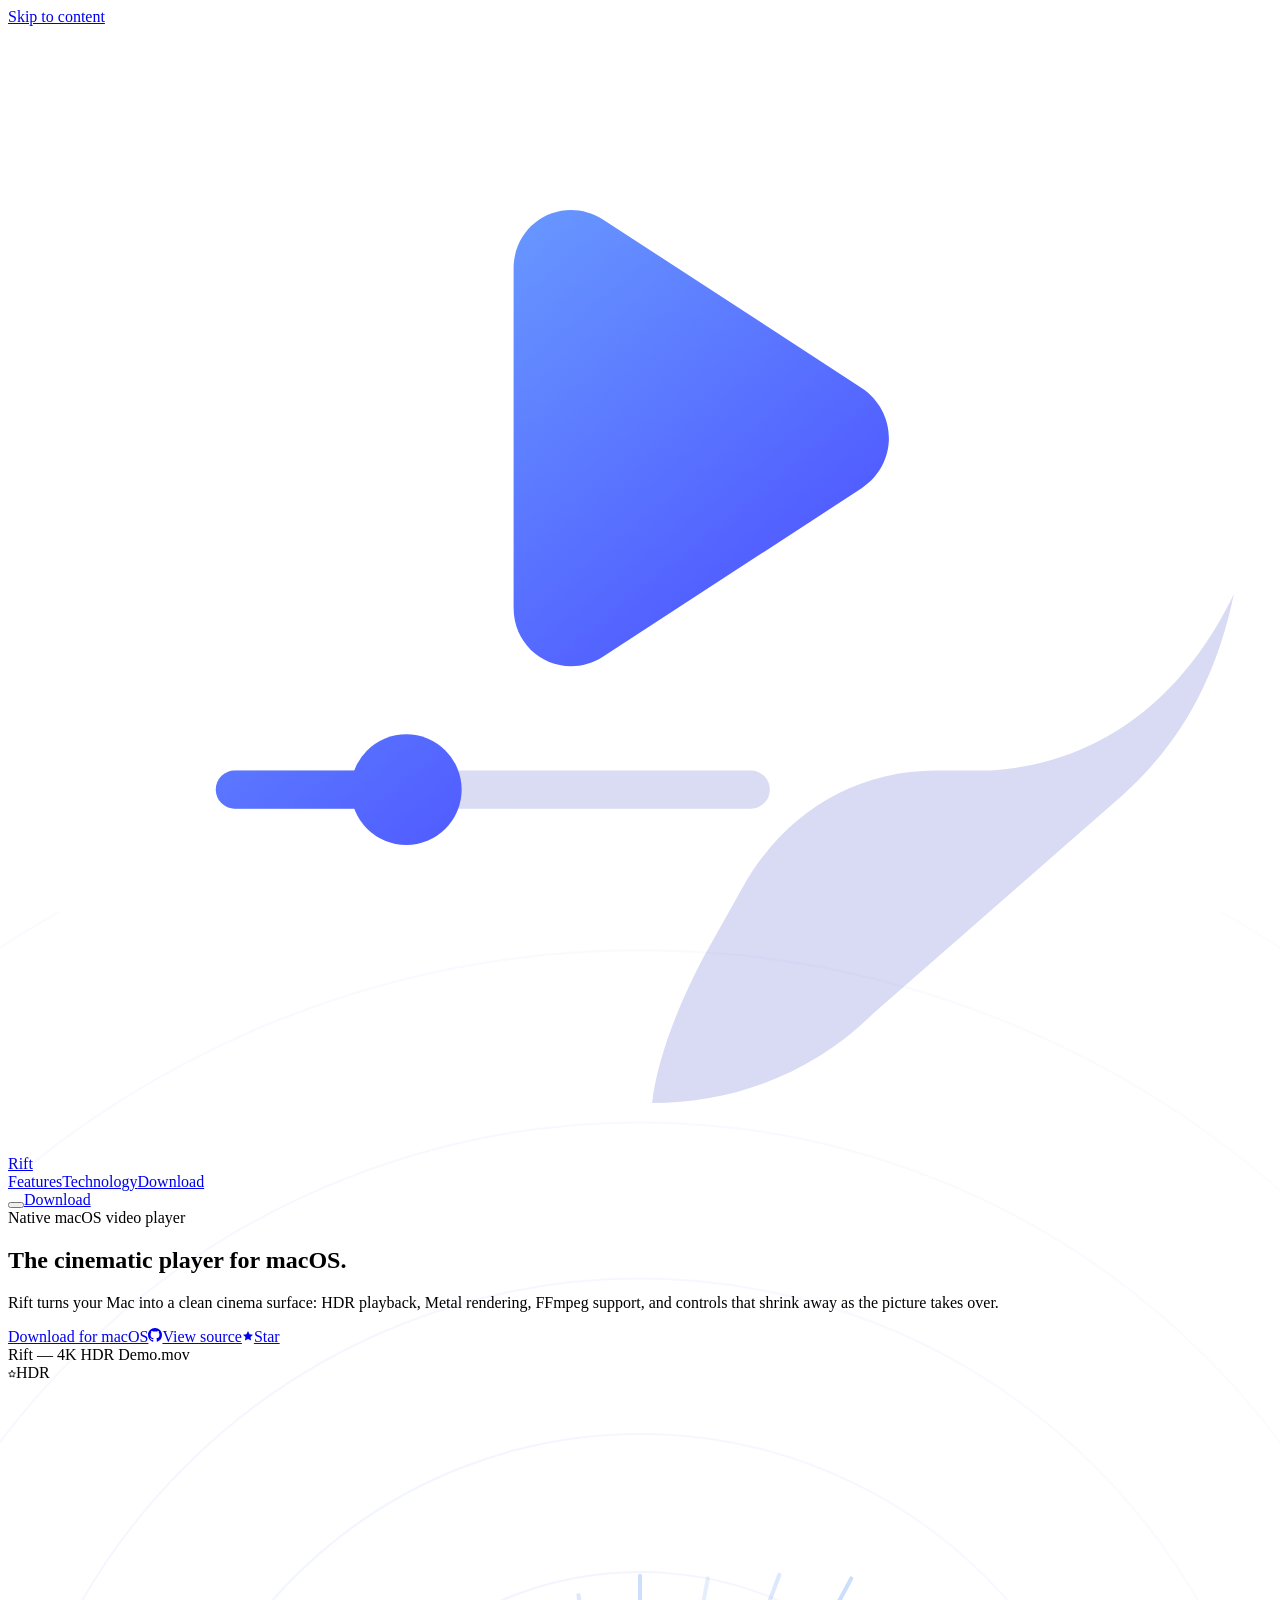
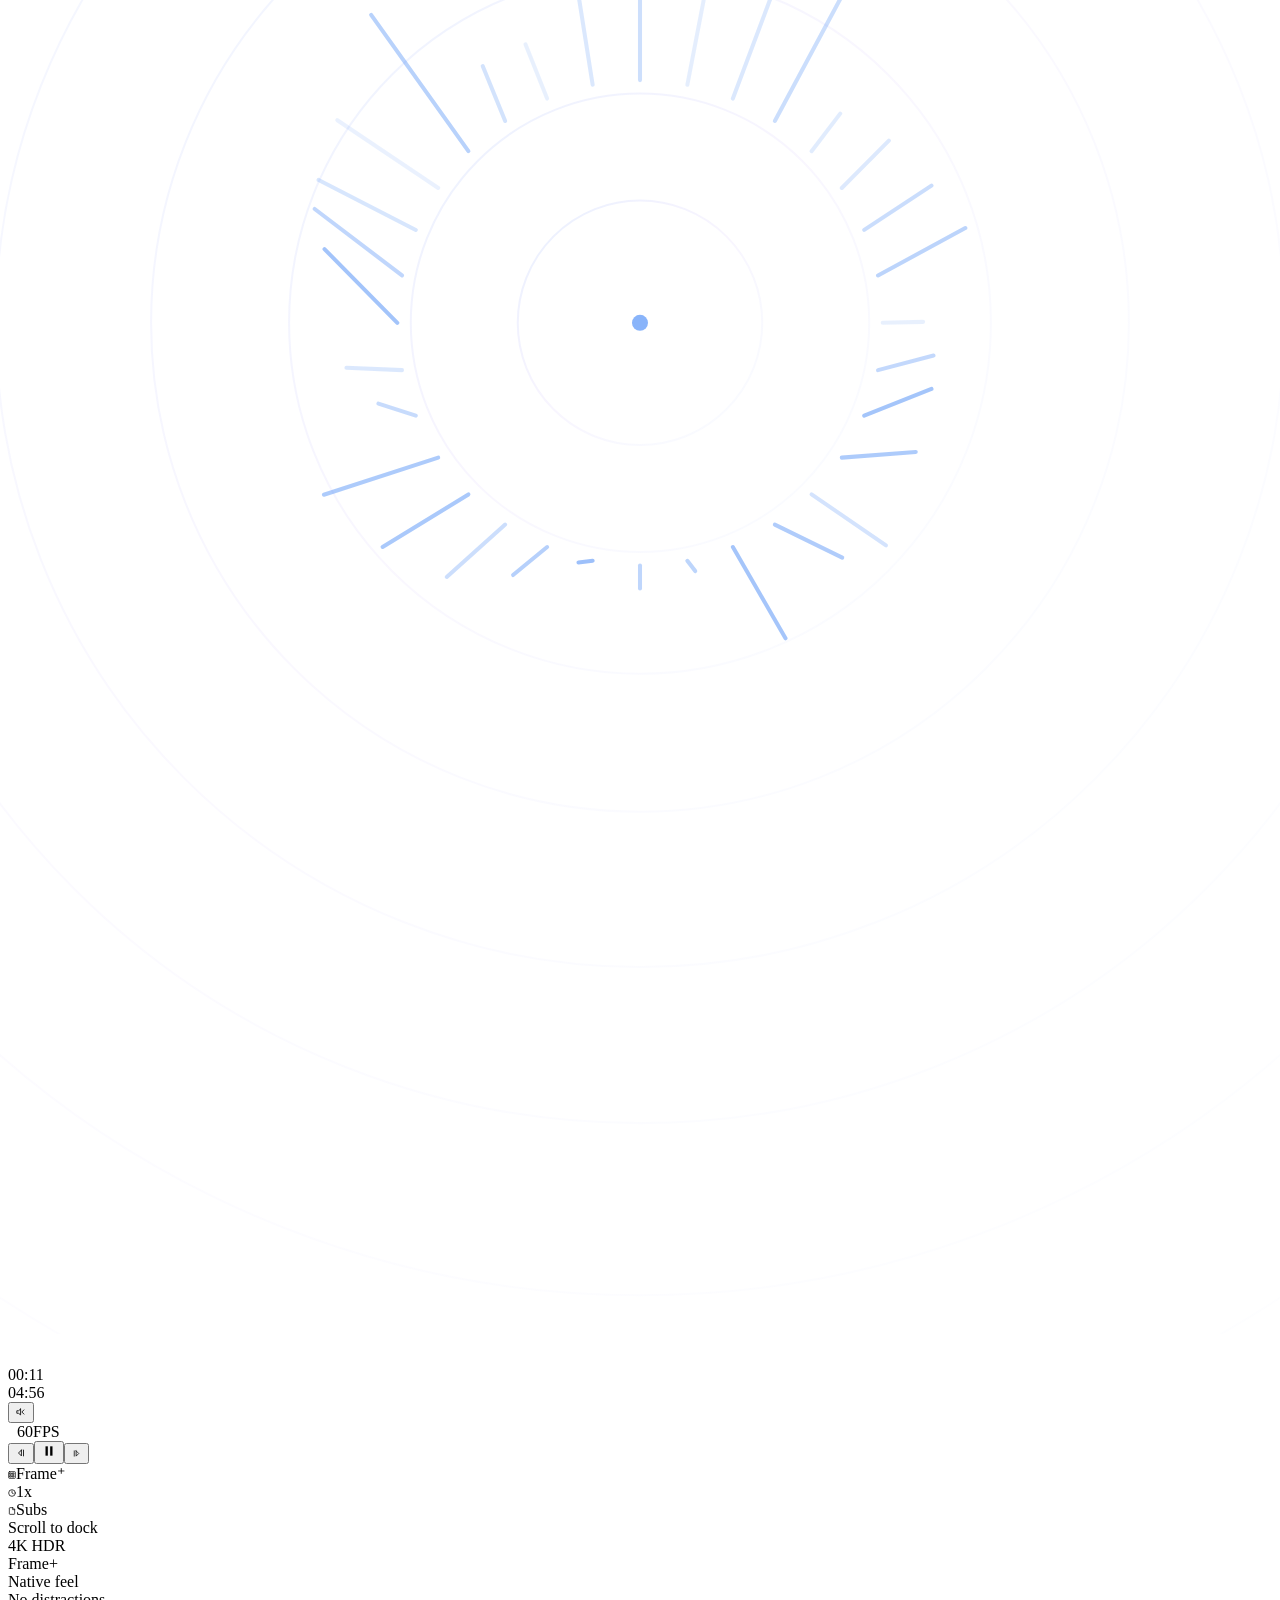
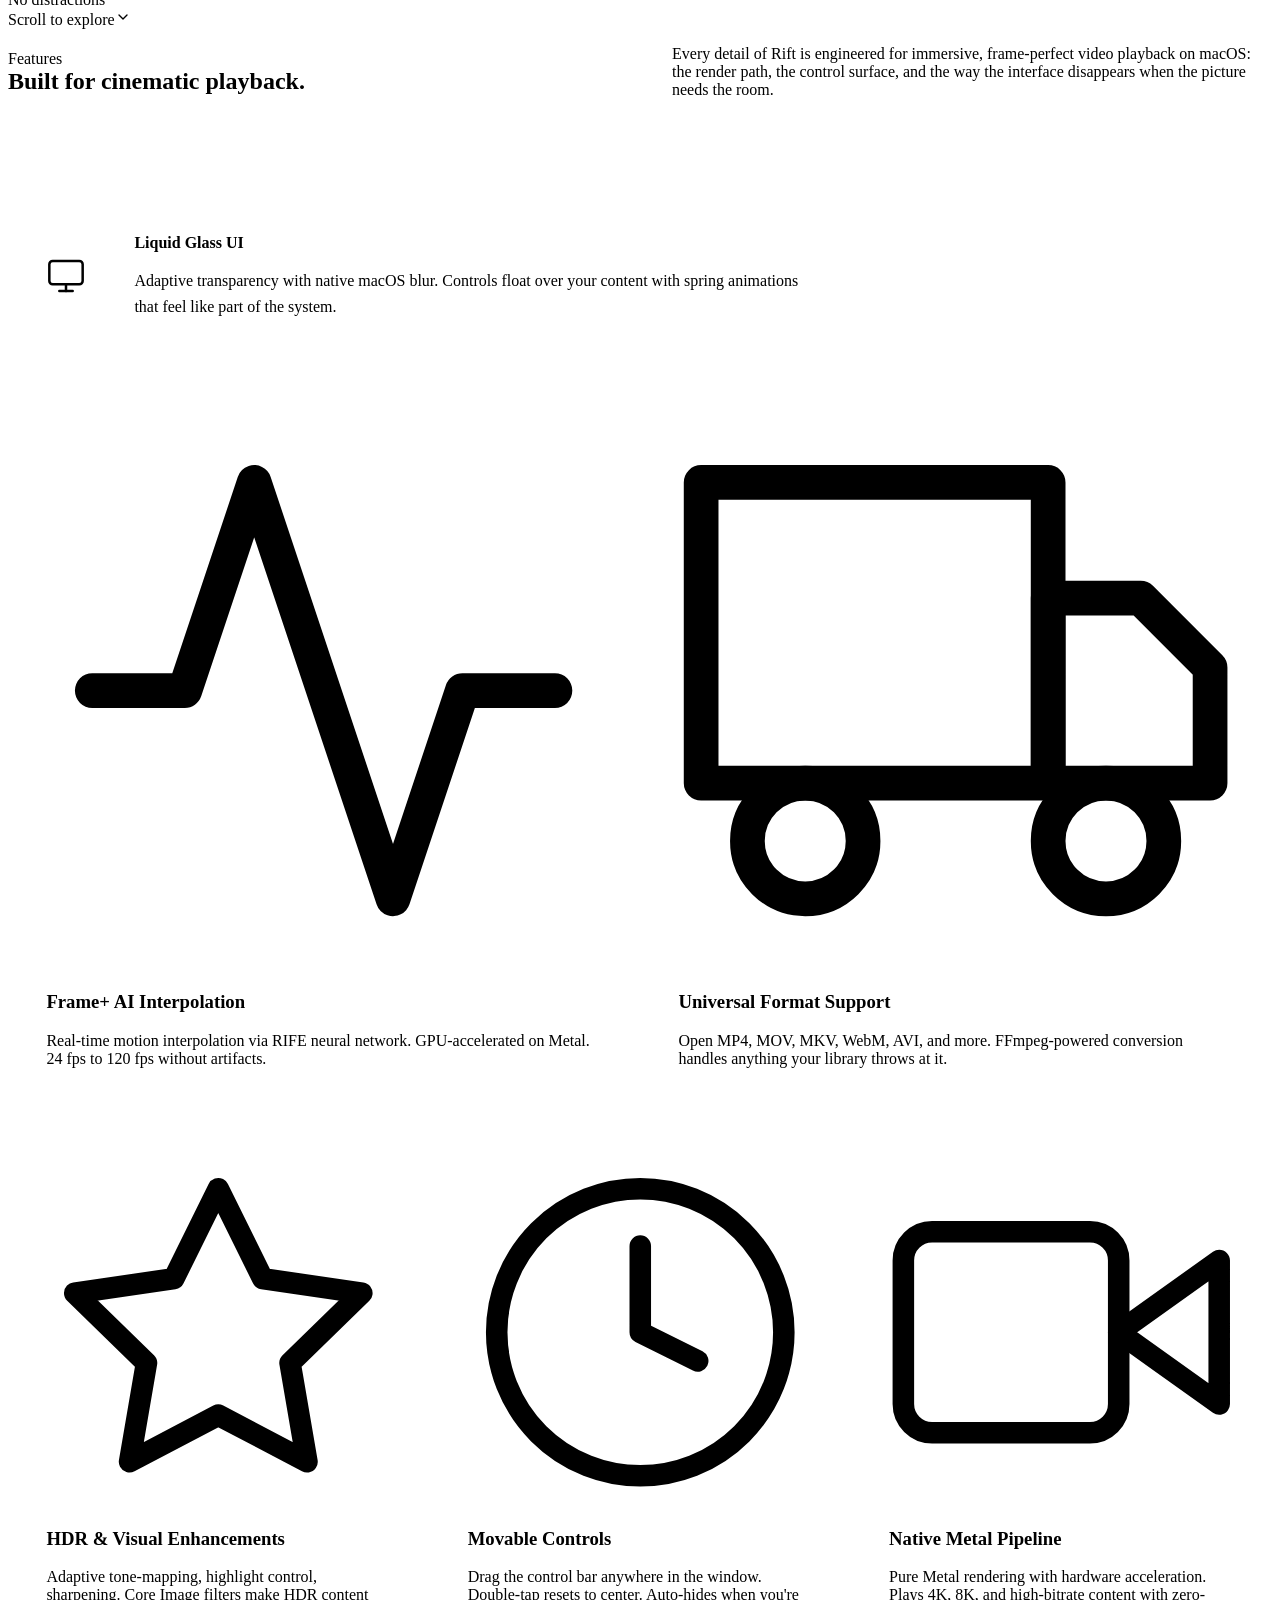
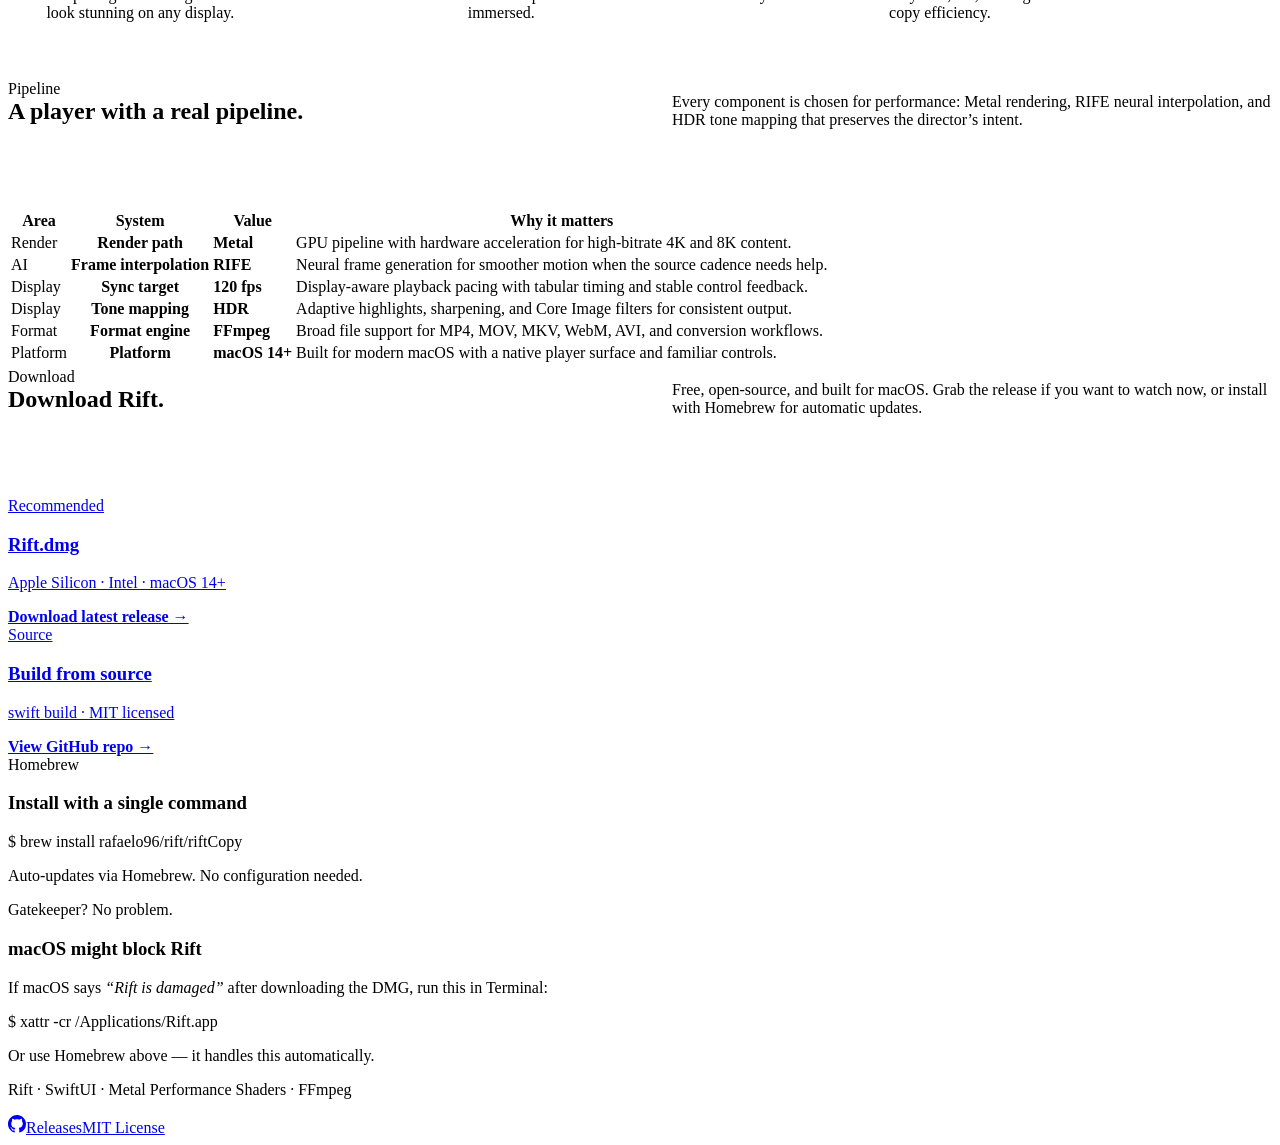
==== commit 61f4435e: "deploy: 56dd6c389c42d4ca4130ceb75ce2a0b99d58a4aa" ====
--- a/index.html
+++ b/index.html
@@ -1,2 +1,2 @@
-<!DOCTYPE html><html lang="en" class="geist_f100e57-module__WlLtTW__variable bricolage_grotesque_d1ad9b50-module__C2vaEa__variable geist_mono_c8da63ca-module___ogg3a__variable"><head><meta charSet="utf-8"/><meta name="viewport" content="width=device-width, initial-scale=1"/><link rel="preload" href="/RiftVideoPlayer/_next/static/media/017d9bea37084d9b-s.p.41rroleoq1br7.woff2" as="font" crossorigin="" type="font/woff2"/><link rel="preload" href="/RiftVideoPlayer/_next/static/media/797e433ab948586e-s.p.0r6juujl39pe6.woff2" as="font" crossorigin="" type="font/woff2"/><link rel="preload" href="/RiftVideoPlayer/_next/static/media/caa3a2e1cccd8315-s.p.0wgildi0cnwt9.woff2" as="font" crossorigin="" type="font/woff2"/><link rel="preload" as="image" href="/RiftVideoPlayer/rift-logo.svg"/><link rel="stylesheet" href="/RiftVideoPlayer/_next/static/chunks/1l1lpmxehdn40.css" data-precedence="next"/><link rel="preload" as="script" fetchPriority="low" href="/RiftVideoPlayer/_next/static/chunks/1jq4o6yq14o4c.js"/><script src="/RiftVideoPlayer/_next/static/chunks/2do7p2-5jrebm.js" async=""></script><script src="/RiftVideoPlayer/_next/static/chunks/2nykiepra7i1k.js" async=""></script><script src="/RiftVideoPlayer/_next/static/chunks/turbopack-28zmmicpbagij.js" async=""></script><script src="/RiftVideoPlayer/_next/static/chunks/3pwv0bs0x0a82.js" async=""></script><script src="/RiftVideoPlayer/_next/static/chunks/2y2x3sex693h0.js" async=""></script><script src="/RiftVideoPlayer/_next/static/chunks/158myu8e_yme3.js" async=""></script><script src="/RiftVideoPlayer/_next/static/chunks/11_tmtrwzk-5g.js" async=""></script><meta name="next-size-adjust" content=""/><title>Rift — Cinematic Video Player for macOS</title><meta name="description" content="Rift transforms your Mac into a high-end cinema display. Frame-perfect video, real-time AI motion interpolation, and a liquid glass interface."/><link rel="manifest" href="/RiftVideoPlayer/manifest.json"/><meta name="theme-color" content="#0f0f1a"/><meta property="og:title" content="Rift — Cinematic Video Player for macOS"/><meta property="og:description" content="Frame-perfect video playback with AI motion interpolation and liquid glass UI."/><meta property="og:url" content="https://riftplayer.app"/><meta property="og:site_name" content="Rift"/><meta property="og:locale" content="en_US"/><meta property="og:type" content="website"/><meta name="twitter:card" content="summary_large_image"/><meta name="twitter:title" content="Rift — Cinematic Video Player for macOS"/><meta name="twitter:description" content="Frame-perfect video playback with AI motion interpolation and liquid glass UI."/><link rel="icon" href="/RiftVideoPlayer/icon.svg"/><script type="application/ld+json">{"@context":"https://schema.org","@type":"SoftwareApplication","name":"Rift","applicationCategory":"MultimediaApplication","operatingSystem":"macOS 14+","description":"Cinematic video player for macOS with HDR playback, Metal rendering, and AI motion interpolation.","offers":{"@type":"Offer","price":"0","priceCurrency":"USD"},"author":{"@type":"Organization","name":"Rift","url":"https://github.com/smter6626/RiftVideoPlayer"}}</script><script src="/RiftVideoPlayer/_next/static/chunks/0cz1d0mv5g_q7.js" noModule=""></script></head><body class="font-sans bg-bg text-white antialiased"><div hidden=""><!--$--><!--/$--></div><!--$?--><template id="B:0"></template><div class="fixed inset-0 z-[9999] flex items-center justify-center bg-[var(--color-paper)]"><div class="flex flex-col items-center gap-4"><div class="w-8 h-8 rounded-full border-2 border-[var(--color-rule)] border-t-[var(--color-accent)] animate-spin"></div><p class="text-sm font-medium text-[var(--color-muted)]">Loading Rift…</p></div></div><!--/$--><script>requestAnimationFrame(function(){$RT=performance.now()});</script><script src="/RiftVideoPlayer/_next/static/chunks/1jq4o6yq14o4c.js" id="_R_" async=""></script><div hidden id="S:0"><main class="relative min-h-screen overflow-x-clip"><a href="#main-content" class="sr-only focus:not-sr-only focus:fixed focus:top-4 focus:left-4 focus:z-[9999] focus:px-4 focus:py-2 focus:bg-[var(--color-accent)] focus:text-[var(--color-accent-ink)] focus:rounded-lg focus:font-semibold">Skip to content</a><nav class="site-nav is-floating" aria-label="Primary navigation"><div class="site-nav__inner"><a href="#hero" class="nav-wordmark" aria-label="Go to top"><span class="nav-mark" aria-hidden="true"><svg viewBox="140 220 730 650" fill="none" xmlns="http://www.w3.org/2000/svg"><defs><linearGradient id="navPlay" x1="420" y1="310" x2="640" y2="580" gradientUnits="userSpaceOnUse"><stop offset="0%" stop-color="#6A9DFF"></stop><stop offset="100%" stop-color="#4A4DFF"></stop></linearGradient></defs><path d="M320 240H704C784 240 848 304 848 384V520C848 575 825 627 784 664L640 790C602 823 554 842 504 842H320C240 842 176 778 176 698V384C176 304 240 240 320 240Z" fill="white"></path><path d="M512 842C560 842 606 824 640 790L784 664C818 633 838 596 848 548C822 602 777 645 708 650H676C628 650 587 676 564 718L541 759C527 786 515 816 512 842Z" fill="#D8DBF3"></path><path d="M432 360C432 333 461 317 484 332L633 429C654 443 654 473 633 487L484 584C461 599 432 583 432 556Z" fill="url(#navPlay)"></path><rect x="260" y="650" width="320" height="22" rx="11" fill="#D9DCF2"></rect><rect x="260" y="650" width="130" height="22" rx="11" fill="url(#navPlay)"></rect><circle cx="370" cy="661" r="32" fill="url(#navPlay)"></circle></svg></span><span class="font-display text-[0.98rem] font-[700] tracking-[-0.04em]">Rift</span></a><div class="nav-links "><a href="#features" class="nav-link">Features</a><a href="#technology" class="nav-link">Technology</a><a href="#download" class="nav-link">Download</a></div><button type="button" class="nav-hamburger" aria-label="Open navigation menu" aria-expanded="false"><span class="nav-hamburger__line "></span><span class="nav-hamburger__line "></span><span class="nav-hamburger__line "></span></button><a href="https://github.com/smter6626/RiftVideoPlayer/releases/latest/download/Rift.dmg" target="_blank" rel="noopener noreferrer" class="nav-cta">Download</a></div></nav><div id="main-content"></div><section id="hero" class="story-section"><div class="story-sticky"><div class="story-shell"><div class="hero-copy"><div class="hero-kicker"><span class="w-2 h-2 rounded-full bg-[var(--color-accent)] shadow-[0_0_12px_var(--color-accent-soft)]"></span>Native macOS video player</div><h1 class="hero-title">The cinematic player for macOS.</h1><div class="w-12 h-[2px] bg-gradient-to-r from-[var(--color-accent)] to-transparent mt-4 mb-6"></div><p class="hero-lede">Rift turns your Mac into a clean cinema surface: HDR playback, Metal rendering, FFmpeg support, and controls that shrink away as the picture takes over.</p><div class="hero-actions"><a href="https://github.com/smter6626/RiftVideoPlayer/releases/latest/download/Rift.dmg" target="_blank" rel="noopener noreferrer" class="hero-cta hero-cta--primary">Download for macOS</a><a href="https://github.com/smter6626/RiftVideoPlayer" target="_blank" rel="noopener noreferrer" class="hero-cta hero-cta--secondary"><svg width="14" height="14" viewBox="0 0 24 24" fill="currentColor" aria-hidden="true"><path d="M12 0C5.37 0 0 5.37 0 12c0 5.31 3.435 9.795 8.205 11.385.6.105.825-.255.825-.57 0-.285-.015-1.23-.015-2.235-3.015.555-3.795-.735-4.035-1.41-.135-.345-.72-1.41-1.23-1.695-.42-.225-1.02-.78-.015-.795.945-.015 1.62.87 1.845 1.23 1.08 1.815 2.805 1.305 3.495.99.105-.78.42-1.305.765-1.605-2.67-.3-5.46-1.335-5.46-5.925 0-1.305.465-2.385 1.23-3.225-.12-.3-.54-1.53.12-3.18 0 0 1.005-.315 3.3 1.23.96-.27 1.98-.405 3-.405s2.04.135 3 .405c2.295-1.56 3.3-1.23 3.3-1.23.66 1.65.24 2.88.12 3.18.765.84 1.23 1.905 1.23 3.225 0 4.605-2.805 5.625-5.475 5.925.435.375.81 1.095.81 2.22 0 1.605-.015 2.895-.015 3.3 0 .315.225.69.825.57A12.02 12.02 0 0024 12c0-6.63-5.37-12-12-12z"></path></svg>View source</a><a href="https://github.com/smter6626/RiftVideoPlayer" target="_blank" rel="noopener noreferrer" class="github-stars-badge" aria-label="GitHub stars"><svg width="12" height="12" viewBox="0 0 24 24" fill="currentColor" aria-hidden="true"><polygon points="12 2 15.09 8.26 22 9.27 17 14.14 18.18 21.02 12 17.77 5.82 21.02 7 14.14 2 9.27 8.91 8.26 12 2"></polygon></svg><span>Star</span></a></div></div><div class="min-w-0"><div class="w-full flex justify-center px-0 sm:px-4"><div class="relative w-full max-w-[980px] rounded-[1.15rem] overflow-hidden premium-shadow"><div class="relative z-10 flex items-center gap-2 px-3 sm:px-4 py-[10px] bg-[var(--color-panel-solid)] border-b border-[var(--color-rule)]"><div class="flex-1 text-center"><span class="text-[10px] font-medium text-[var(--color-muted)] tracking-wide">Rift — 4K HDR Demo.mov</span></div><div class="flex items-center gap-1 px-2 py-0.5 rounded text-[8px] font-bold tracking-wider transition-colors duration-500 bg-transparent text-[var(--color-dim)] border border-transparent"><svg width="8" height="8" viewBox="0 0 24 24" fill="none" stroke="currentColor" stroke-width="2.5" stroke-linecap="round" stroke-linejoin="round"><polygon points="12 2 15.09 8.26 22 9.27 17 14.14 18.18 21.02 12 17.77 5.82 21.02 7 14.14 2 9.27 8.91 8.26 12 2"></polygon></svg><span>HDR</span></div></div><div class="relative w-full aspect-video overflow-hidden bg-[oklch(8%_0.02_252)]"><div class="absolute inset-0" style="transform:scale(1.6);transform-origin:center center"><div class="absolute inset-0 transition-opacity duration-500 opacity-100"><div class="absolute inset-0 bg-gradient-to-br from-[#050816] via-[#0a0e2a] to-[#050816]"></div><div class="absolute inset-0 overflow-hidden"><div class="absolute top-[-20%] left-[-10%] w-[80%] h-[80%] bg-gradient-to-br from-[#3B82F6]/10 via-transparent to-transparent rounded-full blur-3xl animate-pulse-glow"></div><div class="absolute bottom-[-20%] right-[-10%] w-[60%] h-[60%] bg-gradient-to-tl from-[#8B5CF6]/8 via-transparent to-transparent rounded-full blur-3xl"></div></div><div class="absolute inset-0 opacity-[0.08]" style="background:linear-gradient(105deg, transparent 30%, rgba(59,130,246,0.4) 45%, rgba(139,92,246,0.2) 50%, transparent 65%);animation:ray-sweep 8s ease-in-out infinite"></div><div class="absolute top-1/2 left-1/2 -translate-x-1/2 -translate-y-1/2 w-[50%] h-[50%]"><div class="w-full h-full bg-gradient-to-r from-[#3B82F6]/8 via-[#8B5CF6]/5 to-[#3B82F6]/8 rounded-full blur-[100px]"></div></div><div class="absolute inset-0"><div class="absolute w-px h-px bg-white/30 rounded-full" style="left:11%;top:17%;opacity:0.3;animation:float 3s ease-in-out infinite;animation-delay:0s"></div><div class="absolute w-px h-px bg-white/30 rounded-full" style="left:48%;top:70%;opacity:0.5;animation:float 3.7s ease-in-out infinite;animation-delay:0.45s"></div><div class="absolute w-px h-px bg-white/30 rounded-full" style="left:85%;top:23%;opacity:0.7;animation:float 4.4s ease-in-out infinite;animation-delay:0.9s"></div><div class="absolute w-px h-px bg-white/30 rounded-full" style="left:22%;top:76%;opacity:0.4;animation:float 5.1s ease-in-out infinite;animation-delay:1.35s"></div><div class="absolute w-px h-px bg-white/30 rounded-full" style="left:59%;top:29%;opacity:0.6000000000000001;animation:float 5.8s ease-in-out infinite;animation-delay:1.8s"></div><div class="absolute w-px h-px bg-white/30 rounded-full" style="left:96%;top:82%;opacity:0.3;animation:float 3s ease-in-out infinite;animation-delay:2.25s"></div><div class="absolute w-px h-px bg-white/30 rounded-full" style="left:33%;top:35%;opacity:0.5;animation:float 3.7s ease-in-out infinite;animation-delay:0s"></div><div class="absolute w-px h-px bg-white/30 rounded-full" style="left:70%;top:88%;opacity:0.7;animation:float 4.4s ease-in-out infinite;animation-delay:0.45s"></div><div class="absolute w-px h-px bg-white/30 rounded-full" style="left:7%;top:41%;opacity:0.4;animation:float 5.1s ease-in-out infinite;animation-delay:0.9s"></div><div class="absolute w-px h-px bg-white/30 rounded-full" style="left:44%;top:94%;opacity:0.6000000000000001;animation:float 5.8s ease-in-out infinite;animation-delay:1.35s"></div><div class="absolute w-px h-px bg-white/30 rounded-full" style="left:81%;top:47%;opacity:0.3;animation:float 3s ease-in-out infinite;animation-delay:1.8s"></div><div class="absolute w-px h-px bg-white/30 rounded-full" style="left:18%;top:0%;opacity:0.5;animation:float 3.7s ease-in-out infinite;animation-delay:2.25s"></div><div class="absolute w-px h-px bg-white/30 rounded-full" style="left:55%;top:53%;opacity:0.7;animation:float 4.4s ease-in-out infinite;animation-delay:0s"></div><div class="absolute w-px h-px bg-white/30 rounded-full" style="left:92%;top:6%;opacity:0.4;animation:float 5.1s ease-in-out infinite;animation-delay:0.45s"></div><div class="absolute w-px h-px bg-white/30 rounded-full" style="left:29%;top:59%;opacity:0.6000000000000001;animation:float 5.8s ease-in-out infinite;animation-delay:0.9s"></div></div><div class="absolute inset-0 opacity-[0.015] mix-blend-overlay pointer-events-none" style="background-image:url(&quot;data:image/svg+xml,%3Csvg viewBox=&#x27;0 0 128 128&#x27; xmlns=&#x27;http://www.w3.org/2000/svg&#x27;%3E%3Cfilter id=&#x27;noise&#x27;%3E%3CfeTurbulence type=&#x27;fractalNoise&#x27; baseFrequency=&#x27;0.65&#x27; numOctaves=&#x27;3&#x27; stitchTiles=&#x27;stitch&#x27;/%3E%3C/filter%3E%3Crect width=&#x27;100%25&#x27; height=&#x27;100%25&#x27; filter=&#x27;url(%23noise)&#x27;/%3E%3C/svg%3E&quot;)"></div></div><div class="absolute inset-0 transition-opacity duration-500 opacity-0 pointer-events-none"><div class="absolute inset-0 bg-gradient-to-br from-[#1a0e05] via-[#2a1508] to-[#0d0a15]"></div><div class="absolute inset-0 overflow-hidden"><div class="absolute top-[10%] left-[15%] w-[70%] h-[60%] bg-gradient-to-r from-[#F59E0B]/15 via-[#F97316]/10 to-[#3B82F6]/5 rounded-full blur-[120px]"></div><div class="absolute top-[30%] left-[30%] w-[40%] h-[40%] bg-gradient-to-r from-[#FBBF24]/10 via-[#F59E0B]/8 to-transparent rounded-full blur-[80px]"></div></div><div class="absolute top-[20%] left-[25%] w-[8px] h-[8px] bg-white/60 rounded-full blur-[2px]"></div><div class="absolute top-[22%] left-[28%] w-[4px] h-[4px] bg-white/40 rounded-full blur-[1px]"></div><div class="absolute top-[35%] left-[60%] w-[6px] h-[6px] bg-[#FBBF24]/50 rounded-full blur-[2px]"></div><div class="absolute top-[25%] left-[20%] w-[60%] h-[1px] bg-gradient-to-r from-transparent via-white/20 to-transparent blur-[2px]" style="transform:rotate(-5deg)"></div><div class="absolute inset-0 bg-gradient-to-t from-[#F59E0B]/3 via-transparent to-transparent"></div><div class="absolute inset-0 bg-gradient-to-b from-[#3B82F6]/3 via-transparent to-transparent"></div><div class="absolute top-[15%] right-[20%] w-[20px] h-[20px] bg-[#FBBF24]/20 rounded-full blur-[8px]"></div><div class="absolute top-[18%] right-[22%] w-[8px] h-[8px] bg-[#FBBF24]/15 rounded-full blur-[4px]"></div></div><div class="absolute inset-0 transition-opacity duration-500 opacity-0 pointer-events-none"><div class="absolute inset-0 bg-gradient-to-br from-[#050510] via-[#0a0520] to-[#050510]"></div><div class="absolute top-1/2 left-1/2 -translate-x-1/2 -translate-y-1/2 w-[30%] h-[30%] bg-[#3B82F6]/10 rounded-full blur-[80px]"></div><svg class="absolute inset-0 w-full h-full" viewBox="0 0 1000 1000" preserveAspectRatio="xMidYMid slice"><defs><linearGradient id="waveGrad" x1="0" y1="0" x2="1" y2="1"><stop offset="0%" stop-color="#3B82F6" stop-opacity="0.3"></stop><stop offset="50%" stop-color="#8B5CF6" stop-opacity="0.15"></stop><stop offset="100%" stop-color="#3B82F6" stop-opacity="0.05"></stop></linearGradient></defs><circle cx="500" cy="500" r="3" fill="#3B82F6" opacity="0.6"><animate attributeName="r" values="2;4;2" dur="2s" repeatCount="indefinite"></animate></circle><circle cx="500" cy="500" r="60" fill="none" stroke="url(#waveGrad)" stroke-width="1" opacity="0.4"><animate attributeName="r" values="60;100;60" dur="3s" repeatCount="indefinite" begin="0s"></animate></circle><circle cx="500" cy="500" r="100" fill="none" stroke="url(#waveGrad)" stroke-width="1" opacity="0.36000000000000004"><animate attributeName="r" values="100;140;100" dur="3.4s" repeatCount="indefinite" begin="0.15s"></animate></circle><circle cx="500" cy="500" r="150" fill="none" stroke="url(#waveGrad)" stroke-width="1" opacity="0.32"><animate attributeName="r" values="150;190;150" dur="3.8s" repeatCount="indefinite" begin="0.3s"></animate></circle><circle cx="500" cy="500" r="210" fill="none" stroke="url(#waveGrad)" stroke-width="1" opacity="0.28"><animate attributeName="r" values="210;250;210" dur="4.2s" repeatCount="indefinite" begin="0.44999999999999996s"></animate></circle><circle cx="500" cy="500" r="280" fill="none" stroke="url(#waveGrad)" stroke-width="1" opacity="0.24000000000000002"><animate attributeName="r" values="280;320;280" dur="4.6s" repeatCount="indefinite" begin="0.6s"></animate></circle><circle cx="500" cy="500" r="360" fill="none" stroke="url(#waveGrad)" stroke-width="1" opacity="0.2"><animate attributeName="r" values="360;400;360" dur="5s" repeatCount="indefinite" begin="0.75s"></animate></circle><circle cx="500" cy="500" r="450" fill="none" stroke="url(#waveGrad)" stroke-width="1" opacity="0.16000000000000003"><animate attributeName="r" values="450;490;450" dur="5.4s" repeatCount="indefinite" begin="0.8999999999999999s"></animate></circle><circle cx="500" cy="500" r="550" fill="none" stroke="url(#waveGrad)" stroke-width="1" opacity="0.12"><animate attributeName="r" values="550;590;550" dur="5.800000000000001s" repeatCount="indefinite" begin="1.05s"></animate></circle><circle cx="500" cy="500" r="660" fill="none" stroke="url(#waveGrad)" stroke-width="1" opacity="0.08000000000000002"><animate attributeName="r" values="660;700;660" dur="6.2s" repeatCount="indefinite" begin="1.2s"></animate></circle><line x1="620" y1="500" x2="640" y2="500" stroke="#3B82F6" stroke-width="2" stroke-linecap="round" opacity="0.2"><animate attributeName="opacity" values="0.1;0.5;0.1" dur="1.5s" repeatCount="indefinite" begin="0s"></animate><animate attributeName="y2" values="500;480;500" dur="1.5s" repeatCount="indefinite" begin="0s"></animate></line><line x1="617.69" y1="523.41" x2="645.16" y2="528.87" stroke="#3B82F6" stroke-width="2" stroke-linecap="round" opacity="0.2"><animate attributeName="opacity" values="0.1;0.5;0.1" dur="1.68s" repeatCount="indefinite" begin="0.05s"></animate><animate attributeName="y2" values="528.87;503.87;528.87" dur="1.68s" repeatCount="indefinite" begin="0.05s"></animate></line><line x1="610.87" y1="545.92" x2="644.13" y2="559.7" stroke="#3B82F6" stroke-width="2" stroke-linecap="round" opacity="0.2"><animate attributeName="opacity" values="0.1;0.5;0.1" dur="1.86s" repeatCount="indefinite" begin="0.1s"></animate><animate attributeName="y2" values="559.7;529.7;559.7" dur="1.86s" repeatCount="indefinite" begin="0.1s"></animate></line><line x1="599.78" y1="566.67" x2="636.36" y2="591.11" stroke="#3B82F6" stroke-width="2" stroke-linecap="round" opacity="0.2"><animate attributeName="opacity" values="0.1;0.5;0.1" dur="2.04s" repeatCount="indefinite" begin="0.15s"></animate><animate attributeName="y2" values="591.11;556.11;591.11" dur="2.04s" repeatCount="indefinite" begin="0.15s"></animate></line><line x1="584.85" y1="584.85" x2="621.62" y2="621.62" stroke="#3B82F6" stroke-width="2" stroke-linecap="round" opacity="0.2"><animate attributeName="opacity" values="0.1;0.5;0.1" dur="1.5s" repeatCount="indefinite" begin="0.2s"></animate><animate attributeName="y2" values="621.62;581.62;621.62" dur="1.5s" repeatCount="indefinite" begin="0.2s"></animate></line><line x1="566.67" y1="599.78" x2="600" y2="649.66" stroke="#3B82F6" stroke-width="2" stroke-linecap="round" opacity="0.2"><animate attributeName="opacity" values="0.1;0.5;0.1" dur="1.68s" repeatCount="indefinite" begin="0.25s"></animate><animate attributeName="y2" values="649.66;604.66;649.66" dur="1.68s" repeatCount="indefinite" begin="0.25s"></animate></line><line x1="545.92" y1="610.87" x2="571.94" y2="673.69" stroke="#3B82F6" stroke-width="2" stroke-linecap="round" opacity="0.2"><animate attributeName="opacity" values="0.1;0.5;0.1" dur="1.86s" repeatCount="indefinite" begin="0.3s"></animate><animate attributeName="y2" values="673.69;653.69;673.69" dur="1.86s" repeatCount="indefinite" begin="0.3s"></animate></line><line x1="523.41" y1="617.69" x2="527.31" y2="637.31" stroke="#3B82F6" stroke-width="2" stroke-linecap="round" opacity="0.2"><animate attributeName="opacity" values="0.1;0.5;0.1" dur="2.04s" repeatCount="indefinite" begin="0.35s"></animate><animate attributeName="y2" values="637.31;612.31;637.31" dur="2.04s" repeatCount="indefinite" begin="0.35s"></animate></line><line x1="500" y1="620" x2="500" y2="648" stroke="#3B82F6" stroke-width="2" stroke-linecap="round" opacity="0.2"><animate attributeName="opacity" values="0.1;0.5;0.1" dur="1.5s" repeatCount="indefinite" begin="0.4s"></animate><animate attributeName="y2" values="648;618;648" dur="1.5s" repeatCount="indefinite" begin="0.4s"></animate></line><line x1="476.59" y1="617.69" x2="469.57" y2="653" stroke="#3B82F6" stroke-width="2" stroke-linecap="round" opacity="0.2"><animate attributeName="opacity" values="0.1;0.5;0.1" dur="1.68s" repeatCount="indefinite" begin="0.45s"></animate><animate attributeName="y2" values="653;618;653" dur="1.68s" repeatCount="indefinite" begin="0.45s"></animate></line><line x1="454.08" y1="610.87" x2="437.24" y2="651.52" stroke="#3B82F6" stroke-width="2" stroke-linecap="round" opacity="0.2"><animate attributeName="opacity" values="0.1;0.5;0.1" dur="1.86s" repeatCount="indefinite" begin="0.5s"></animate><animate attributeName="y2" values="651.52;611.52;651.52" dur="1.86s" repeatCount="indefinite" begin="0.5s"></animate></line><line x1="433.33" y1="599.78" x2="404.44" y2="643.01" stroke="#3B82F6" stroke-width="2" stroke-linecap="round" opacity="0.2"><animate attributeName="opacity" values="0.1;0.5;0.1" dur="2.04s" repeatCount="indefinite" begin="0.55s"></animate><animate attributeName="y2" values="643.01;598.01;643.01" dur="2.04s" repeatCount="indefinite" begin="0.55s"></animate></line><line x1="415.15" y1="584.85" x2="372.72" y2="627.28" stroke="#3B82F6" stroke-width="2" stroke-linecap="round" opacity="0.2"><animate attributeName="opacity" values="0.1;0.5;0.1" dur="1.5s" repeatCount="indefinite" begin="0.6s"></animate><animate attributeName="y2" values="627.28;607.28;627.28" dur="1.5s" repeatCount="indefinite" begin="0.6s"></animate></line><line x1="400.22" y1="566.67" x2="343.68" y2="604.45" stroke="#3B82F6" stroke-width="2" stroke-linecap="round" opacity="0.2"><animate attributeName="opacity" values="0.1;0.5;0.1" dur="1.68s" repeatCount="indefinite" begin="0.65s"></animate><animate attributeName="y2" values="604.45;579.45;604.45" dur="1.68s" repeatCount="indefinite" begin="0.65s"></animate></line><line x1="389.13" y1="545.92" x2="370.66" y2="553.58" stroke="#3B82F6" stroke-width="2" stroke-linecap="round" opacity="0.2"><animate attributeName="opacity" values="0.1;0.5;0.1" dur="1.86s" repeatCount="indefinite" begin="0.7s"></animate><animate attributeName="y2" values="553.58;523.58;553.58" dur="1.86s" repeatCount="indefinite" begin="0.7s"></animate></line><line x1="382.31" y1="523.41" x2="354.84" y2="528.87" stroke="#3B82F6" stroke-width="2" stroke-linecap="round" opacity="0.2"><animate attributeName="opacity" values="0.1;0.5;0.1" dur="2.04s" repeatCount="indefinite" begin="0.75s"></animate><animate attributeName="y2" values="528.87;493.87;528.87" dur="2.04s" repeatCount="indefinite" begin="0.75s"></animate></line><line x1="380" y1="500" x2="344" y2="500" stroke="#3B82F6" stroke-width="2" stroke-linecap="round" opacity="0.2"><animate attributeName="opacity" values="0.1;0.5;0.1" dur="1.5s" repeatCount="indefinite" begin="0.8s"></animate><animate attributeName="y2" values="500;460;500" dur="1.5s" repeatCount="indefinite" begin="0.8s"></animate></line><line x1="382.31" y1="476.59" x2="339.15" y2="468.01" stroke="#3B82F6" stroke-width="2" stroke-linecap="round" opacity="0.2"><animate attributeName="opacity" values="0.1;0.5;0.1" dur="1.68s" repeatCount="indefinite" begin="0.85s"></animate><animate attributeName="y2" values="468.01;423.01;468.01" dur="1.68s" repeatCount="indefinite" begin="0.85s"></animate></line><line x1="389.13" y1="454.08" x2="341.09" y2="434.18" stroke="#3B82F6" stroke-width="2" stroke-linecap="round" opacity="0.2"><animate attributeName="opacity" values="0.1;0.5;0.1" dur="1.86s" repeatCount="indefinite" begin="0.9s"></animate><animate attributeName="y2" values="434.18;414.18;434.18" dur="1.86s" repeatCount="indefinite" begin="0.9s"></animate></line><line x1="400.22" y1="433.33" x2="350.34" y2="400" stroke="#3B82F6" stroke-width="2" stroke-linecap="round" opacity="0.2"><animate attributeName="opacity" values="0.1;0.5;0.1" dur="2.04s" repeatCount="indefinite" begin="0.95s"></animate><animate attributeName="y2" values="400;375;400" dur="2.04s" repeatCount="indefinite" begin="0.95s"></animate></line><line x1="415.15" y1="415.15" x2="367.06" y2="367.06" stroke="#3B82F6" stroke-width="2" stroke-linecap="round" opacity="0.2"><animate attributeName="opacity" values="0.1;0.5;0.1" dur="1.5s" repeatCount="indefinite" begin="1s"></animate><animate attributeName="y2" values="367.06;337.06;367.06" dur="1.5s" repeatCount="indefinite" begin="1s"></animate></line><line x1="433.33" y1="400.22" x2="422.22" y2="383.59" stroke="#3B82F6" stroke-width="2" stroke-linecap="round" opacity="0.2"><animate attributeName="opacity" values="0.1;0.5;0.1" dur="1.68s" repeatCount="indefinite" begin="1.05s"></animate><animate attributeName="y2" values="383.59;348.59;383.59" dur="1.68s" repeatCount="indefinite" begin="1.05s"></animate></line><line x1="454.08" y1="389.13" x2="443.36" y2="363.27" stroke="#3B82F6" stroke-width="2" stroke-linecap="round" opacity="0.2"><animate attributeName="opacity" values="0.1;0.5;0.1" dur="1.86s" repeatCount="indefinite" begin="1.1s"></animate><animate attributeName="y2" values="363.27;323.27;363.27" dur="1.86s" repeatCount="indefinite" begin="1.1s"></animate></line><line x1="476.59" y1="382.31" x2="469.57" y2="347" stroke="#3B82F6" stroke-width="2" stroke-linecap="round" opacity="0.2"><animate attributeName="opacity" values="0.1;0.5;0.1" dur="2.04s" repeatCount="indefinite" begin="1.15s"></animate><animate attributeName="y2" values="347;302;347" dur="2.04s" repeatCount="indefinite" begin="1.15s"></animate></line><line x1="500" y1="380" x2="500" y2="336" stroke="#3B82F6" stroke-width="2" stroke-linecap="round" opacity="0.2"><animate attributeName="opacity" values="0.1;0.5;0.1" dur="1.5s" repeatCount="indefinite" begin="1.2s"></animate><animate attributeName="y2" values="336;316;336" dur="1.5s" repeatCount="indefinite" begin="1.2s"></animate></line><line x1="523.41" y1="382.31" x2="533.56" y2="331.3" stroke="#3B82F6" stroke-width="2" stroke-linecap="round" opacity="0.2"><animate attributeName="opacity" values="0.1;0.5;0.1" dur="1.68s" repeatCount="indefinite" begin="1.25s"></animate><animate attributeName="y2" values="331.3;306.3;331.3" dur="1.68s" repeatCount="indefinite" begin="1.25s"></animate></line><line x1="545.92" y1="389.13" x2="568.88" y2="333.7" stroke="#3B82F6" stroke-width="2" stroke-linecap="round" opacity="0.2"><animate attributeName="opacity" values="0.1;0.5;0.1" dur="1.86s" repeatCount="indefinite" begin="1.3s"></animate><animate attributeName="y2" values="333.7;303.7;333.7" dur="1.86s" repeatCount="indefinite" begin="1.3s"></animate></line><line x1="566.67" y1="400.22" x2="604.45" y2="343.68" stroke="#3B82F6" stroke-width="2" stroke-linecap="round" opacity="0.2"><animate attributeName="opacity" values="0.1;0.5;0.1" dur="2.04s" repeatCount="indefinite" begin="1.35s"></animate><animate attributeName="y2" values="343.68;308.68;343.68" dur="2.04s" repeatCount="indefinite" begin="1.35s"></animate></line><line x1="584.85" y1="415.15" x2="598.99" y2="401.01" stroke="#3B82F6" stroke-width="2" stroke-linecap="round" opacity="0.2"><animate attributeName="opacity" values="0.1;0.5;0.1" dur="1.5s" repeatCount="indefinite" begin="1.4s"></animate><animate attributeName="y2" values="401.01;361.01;401.01" dur="1.5s" repeatCount="indefinite" begin="1.4s"></animate></line><line x1="599.78" y1="433.33" x2="623.06" y2="417.78" stroke="#3B82F6" stroke-width="2" stroke-linecap="round" opacity="0.2"><animate attributeName="opacity" values="0.1;0.5;0.1" dur="1.68s" repeatCount="indefinite" begin="1.45s"></animate><animate attributeName="y2" values="417.78;372.78;417.78" dur="1.68s" repeatCount="indefinite" begin="1.45s"></animate></line><line x1="610.87" y1="454.08" x2="644.13" y2="440.3" stroke="#3B82F6" stroke-width="2" stroke-linecap="round" opacity="0.2"><animate attributeName="opacity" values="0.1;0.5;0.1" dur="1.86s" repeatCount="indefinite" begin="1.5s"></animate><animate attributeName="y2" values="440.3;420.3;440.3" dur="1.86s" repeatCount="indefinite" begin="1.5s"></animate></line><line x1="617.69" y1="476.59" x2="660.85" y2="468.01" stroke="#3B82F6" stroke-width="2" stroke-linecap="round" opacity="0.2"><animate attributeName="opacity" values="0.1;0.5;0.1" dur="2.04s" repeatCount="indefinite" begin="1.55s"></animate><animate attributeName="y2" values="468.01;443.01;468.01" dur="2.04s" repeatCount="indefinite" begin="1.55s"></animate></line></svg></div><div class="absolute inset-0 transition-opacity duration-500 opacity-0 pointer-events-none"><div class="absolute inset-0 bg-gradient-to-br from-[#0a0d1a] via-[#111530] to-[#0a0d1a]"></div><div class="absolute inset-0 overflow-hidden"><div class="absolute top-[-10%] left-[-5%] w-[60%] h-[60%] bg-gradient-to-br from-[#3B82F6]/5 via-[#8B5CF6]/3 to-transparent rounded-full blur-[100px]"></div><div class="absolute bottom-[-10%] right-[-5%] w-[50%] h-[50%] bg-gradient-to-tl from-[#6366F1]/5 via-transparent to-transparent rounded-full blur-[80px]"></div></div><div class="absolute top-0 left-0 right-0 h-[6%] flex items-center justify-between px-[3%] glass-border border-t-0"><div class="flex items-center gap-3"><div class="flex items-center gap-1.5"><div class="w-2.5 h-2.5 rounded-full bg-[#FF5F57]"></div><div class="w-2.5 h-2.5 rounded-full bg-[#FEBC2E]"></div><div class="w-2.5 h-2.5 rounded-full bg-[#28C840]"></div></div><span class="text-[8px] font-semibold text-white/60 ml-3">Rift</span></div><div class="flex items-center gap-4 text-[7px] text-white/40"><span>File</span><span>Edit</span><span>View</span><span>Playback</span><span>Window</span><span>Help</span></div><div class="flex items-center gap-2 text-[7px] text-white/40"><svg width="9" height="9" viewBox="0 0 24 24" fill="none" stroke="currentColor" stroke-width="2" stroke-linecap="round" stroke-linejoin="round" aria-hidden="true"><path d="M11 5L6 9H2v6h4l5 4V5z"></path><path d="M15.54 8.46a5 5 0 010 7.07"></path><path d="M19.07 4.93a10 10 0 010 14.14"></path></svg><span>Wi-Fi</span><span>100%</span><span class="text-white/60 font-semibold">10:41 PM</span></div></div><div class="absolute bottom-[4%] left-1/2 -translate-x-1/2 flex items-end gap-[6px]"><div class="w-[18px] h-[18px] rounded-lg bg-white/5 border border-white/5" style="height:16px;width:14px"></div><div class="w-[18px] h-[18px] rounded-lg bg-white/5 border border-white/5" style="height:22px;width:19px"></div><div class="w-[18px] h-[18px] rounded-lg bg-white/5 border border-white/5" style="height:18px;width:15px"></div><div class="w-[18px] h-[18px] rounded-lg bg-white/5 border border-white/5" style="height:24px;width:21px"></div><div class="w-[18px] h-[18px] rounded-lg bg-white/5 border border-white/5" style="height:19px;width:16px"></div><div class="w-[22px] h-[22px] rounded-xl bg-[#3B82F6]/20 border border-[#3B82F6]/30 flex items-center justify-center"><svg width="10" height="10" viewBox="0 0 24 24" fill="#3B82F6"><polygon points="8 5 19 12 8 19 8 5"></polygon></svg></div><div class="w-[18px] h-[18px] rounded-lg bg-white/5 border border-white/5" style="height:21px;width:18px"></div><div class="w-[18px] h-[18px] rounded-lg bg-white/5 border border-white/5" style="height:15px;width:14px"></div><div class="w-[18px] h-[18px] rounded-lg bg-white/5 border border-white/5" style="height:23px;width:20px"></div><div class="w-[18px] h-[18px] rounded-lg bg-white/5 border border-white/5" style="height:18px;width:15px"></div></div><div class="absolute inset-0 opacity-[0.03]" style="background-image:linear-gradient(rgba(255,255,255,0.05) 1px, transparent 1px), linear-gradient(90deg, rgba(255,255,255,0.05) 1px, transparent 1px);background-size:40px 40px"></div></div><div class="absolute inset-0 transition-colors duration-500 bg-transparent"></div><div class="absolute inset-0 flex items-center justify-center transition-opacity duration-500 opacity-0 pointer-events-none"><div class="absolute inset-0 bg-black"></div><div class="absolute top-1/2 left-1/2 -translate-x-1/2 -translate-y-1/2 w-[40%] h-[40%] bg-[#3B82F6]/8 rounded-full blur-[100px]"></div><div class="relative z-10 w-[clamp(120px,20vw,220px)]"><img src="/RiftVideoPlayer/rift-logo.svg" alt="Rift" class="w-full h-auto" style="filter:drop-shadow(0 8px 24px rgba(0,0,0,0.3))"/></div><p class="absolute bottom-[15%] text-[10px] text-white/30 tracking-[0.4em] uppercase">Cinematic Player</p></div></div><div class="absolute inset-x-0 bottom-0 transition-[opacity,transform] duration-700 opacity-100 translate-y-0"><div class="absolute bottom-2 sm:bottom-[10px] left-1/2 -translate-x-1/2 w-[94%] max-w-[660px] z-20"><div class="rounded-xl bg-[var(--color-panel)] backdrop-blur-xl border border-[var(--color-rule)] px-[14px] py-[3px]"><div class="flex items-center gap-[6px] mb-[6px]"><span class="text-[9px] font-semibold text-[var(--color-ink-soft)] min-w-[34px] tabular-nums">00:11</span><div class="flex-1 h-[3px] bg-[var(--color-rule)] rounded-full overflow-hidden"><div class="h-full rounded-full bg-[var(--color-accent)]" style="width:0%"></div></div><span class="text-[9px] font-semibold text-[var(--color-muted)] min-w-[34px] tabular-nums text-right">04:56</span></div><div class="grid grid-cols-[minmax(0,1fr)_auto_minmax(0,1fr)] items-center gap-2"><div class="min-w-0 flex items-center gap-2"><div class="hidden sm:flex items-center gap-[3px] min-w-0"><button type="button" aria-label="Mute preview audio" class="min-w-[44px] min-h-[44px] sm:min-w-0 sm:min-h-0 w-full sm:w-8 h-full sm:h-8 flex items-center justify-center text-[var(--color-muted)] hover:text-[var(--color-ink)] transition-colors"><svg width="10" height="10" viewBox="0 0 24 24" fill="none" stroke="currentColor" stroke-width="2" stroke-linecap="round" stroke-linejoin="round"><path d="M11 5L6 9H2v6h4l5 4V5z"></path><path d="M19 7l-5 5 5 5"></path></svg></button><div class="w-[48px] h-[3px] bg-[var(--color-rule)] rounded-full overflow-hidden"><div class="h-full w-[65%] bg-[var(--color-muted)] rounded-full"></div></div></div><div class="hidden sm:block w-[1px] h-[12px] bg-[var(--color-rule)]"></div><div class="flex items-center gap-[2px] text-[8px] font-semibold text-[var(--color-muted)] min-w-0"><svg width="9" height="9" viewBox="0 0 24 24" fill="none" stroke="var(--color-accent)" stroke-width="1.8" stroke-linecap="round" stroke-linejoin="round" aria-hidden="true"><rect x="2" y="3" width="20" height="14" rx="2" ry="2"></rect><line x1="8" y1="21" x2="16" y2="21"></line><line x1="12" y1="17" x2="12" y2="21"></line></svg><span>60</span><span class="text-[6px] text-[var(--color-dim)]">FPS</span></div></div><div class="flex items-center gap-2 sm:gap-3"><button type="button" aria-label="Previous chapter" class="min-w-[44px] min-h-[44px] sm:min-w-0 sm:min-h-0 w-full sm:w-9 h-full sm:h-9 rounded-full border border-[var(--color-rule)] flex items-center justify-center text-[var(--color-muted)] hover:text-[var(--color-ink)] transition-colors"><svg width="10" height="10" viewBox="0 0 24 24" fill="none" stroke="currentColor" stroke-width="2" stroke-linecap="round" stroke-linejoin="round"><polygon points="13 5 6 12 13 19 13 5"></polygon><line x1="18" y1="5" x2="18" y2="19"></line></svg></button><button type="button" aria-label="Pause preview" class="min-w-[44px] min-h-[44px] w-full sm:w-10 h-full sm:h-10 rounded-full bg-[var(--color-accent)] text-[var(--color-accent-ink)] flex items-center justify-center hover:-translate-y-px active:translate-y-0 transition-transform"><svg width="14" height="14" viewBox="0 0 24 24" fill="currentColor" aria-hidden="true"><rect x="6" y="4" width="4" height="16"></rect><rect x="14" y="4" width="4" height="16"></rect></svg></button><button type="button" aria-label="Next chapter" class="min-w-[44px] min-h-[44px] sm:min-w-0 sm:min-h-0 w-full sm:w-9 h-full sm:h-9 rounded-full border border-[var(--color-rule)] flex items-center justify-center text-[var(--color-muted)] hover:text-[var(--color-ink)] transition-colors"><svg width="9" height="9" viewBox="0 0 24 24" fill="none" stroke="currentColor" stroke-width="2" stroke-linecap="round" stroke-linejoin="round"><polygon points="11 5 18 12 11 19 11 5"></polygon><line x1="6" y1="5" x2="6" y2="19"></line></svg></button></div><div class="min-w-0 flex items-center justify-end"><div class="flex items-center gap-[2px] p-[2px] bg-[oklch(22%_0.03_252_/_0.48)] rounded-full overflow-hidden"><div class="flex items-center gap-[2px] px-[7px] py-[3px] rounded-full bg-[var(--color-accent-soft)] border border-[var(--color-rule-strong)] text-[7px] font-semibold text-[var(--color-ink)]"><svg width="8" height="8" viewBox="0 0 24 24" fill="none" stroke="currentColor" stroke-width="2.2" stroke-linecap="round" stroke-linejoin="round" aria-hidden="true"><rect x="2" y="2" width="20" height="20" rx="2.18"></rect><rect x="6" y="6" width="4" height="4"></rect><rect x="14" y="6" width="4" height="4"></rect><rect x="6" y="14" width="4" height="4"></rect><rect x="14" y="14" width="4" height="4"></rect></svg><span>Frame⁺</span></div><div class="hidden sm:flex items-center gap-[2px] px-[7px] py-[3px] text-[7px] font-semibold text-[var(--color-dim)]"><svg width="8" height="8" viewBox="0 0 24 24" fill="none" stroke="currentColor" stroke-width="2.2" stroke-linecap="round" stroke-linejoin="round" aria-hidden="true"><circle cx="12" cy="12" r="10"></circle><polyline points="12 6 12 12 16 14"></polyline></svg><span>1x</span></div><div class="hidden md:flex items-center gap-[2px] px-[7px] py-[3px] text-[7px] font-semibold text-[var(--color-dim)]"><svg width="8" height="8" viewBox="0 0 24 24" fill="none" stroke="currentColor" stroke-width="2.2" stroke-linecap="round" stroke-linejoin="round" aria-hidden="true"><path d="M14 2H6a2 2 0 00-2 2v16a2 2 0 002 2h12a2 2 0 002-2V8z"></path><polyline points="14 2 14 8 20 8"></polyline></svg><span>Subs</span></div></div></div></div></div></div></div></div></div></div><div class="story-side" aria-hidden="true"><div class="story-chip is-active">Scroll to dock</div><div class="story-chip ">4K HDR</div><div class="story-chip ">Frame+</div><div class="story-chip ">Native feel</div><div class="story-chip ">No distractions</div></div></div></div></div><div class="scroll-indicator" style="opacity:1;transform:translateY(0);pointer-events:auto"><span class="scroll-indicator__label">Scroll to explore</span><svg class="scroll-indicator__chevron" width="16" height="16" viewBox="0 0 24 24" fill="none" stroke="currentColor" stroke-width="2" stroke-linecap="round" stroke-linejoin="round"><polyline points="6 9 12 15 18 9"></polyline></svg></div></section><section id="features" class="ay-section ay-section--dark"><div class="ay-inner"><div style="display:grid;grid-template-columns:1fr 1fr;gap:clamp(1.5rem, 5vw, 4rem);align-items:end;margin-block-end:clamp(2rem, 5vw, 4rem)"><div><div class="ay-label ay-label--dark">Features</div><h2 class="ay-heading ay-heading--dark" style="margin-top:var(--space-md)">Built for cinematic playback.</h2></div><p class="ay-sub ay-sub--dark">Every detail of Rift is engineered for immersive, frame-perfect video playback on macOS: the render path, the control surface, and the way the interface disappears when the picture needs the room.</p></div><div class="bordered bordered-b" style="border-color:var(--color-rule);margin-block-end:1px"><div class="ay-card ay-card--dark" style="padding:clamp(1.5rem, 3vw, 2.5rem);display:flex;flex-direction:row;align-items:center;gap:clamp(1.5rem, 4vw, 3rem)"><div class="ay-icon" style="margin:0;flex-shrink:0;width:2.5rem;height:2.5rem;color:var(--color-accent)"><svg viewBox="0 0 24 24" fill="none" stroke="currentColor" stroke-width="1.5" stroke-linecap="round" stroke-linejoin="round"><rect x="2" y="3" width="20" height="14" rx="2" ry="2"></rect><line x1="8" y1="21" x2="16" y2="21"></line><line x1="12" y1="17" x2="12" y2="21"></line></svg></div><div><h3 style="font-family:var(--font-display);font-size:var(--text-lg);font-weight:600;line-height:1.15;margin-block-end:var(--space-sm);color:var(--color-ink)">Liquid Glass UI</h3><p style="color:var(--color-ink-soft);line-height:1.6;max-width:42rem">Adaptive transparency with native macOS blur. Controls float over your content with spring animations that feel like part of the system.</p></div></div></div><div style="display:grid;grid-template-columns:1fr 1fr;border-bottom:1px solid var(--color-rule)"><div style="border-right:1px solid var(--color-rule)"><div class="bordered" style="border-color:var(--color-rule);padding:clamp(1.5rem, 3vw, 2.5rem)"><div class="ay-icon" style="margin:0 0 var(--space-md)"><svg viewBox="0 0 24 24" fill="none" stroke="currentColor" stroke-width="1.5" stroke-linecap="round" stroke-linejoin="round"><path d="M22 12h-4l-3 9L9 3l-3 9H2"></path></svg></div><h3>Frame+ AI Interpolation</h3><p>Real-time motion interpolation via RIFE neural network. GPU-accelerated on Metal. 24 fps to 120 fps without artifacts.</p></div></div><div style="border-right:none"><div class="bordered" style="border-color:var(--color-rule);padding:clamp(1.5rem, 3vw, 2.5rem)"><div class="ay-icon" style="margin:0 0 var(--space-md)"><svg viewBox="0 0 24 24" fill="none" stroke="currentColor" stroke-width="1.5" stroke-linecap="round" stroke-linejoin="round"><rect x="1" y="3" width="15" height="13"></rect><polygon points="16 8 20 8 23 11 23 16 16 16 16 8"></polygon><circle cx="5.5" cy="18.5" r="2.5"></circle><circle cx="18.5" cy="18.5" r="2.5"></circle></svg></div><h3>Universal Format Support</h3><p>Open MP4, MOV, MKV, WebM, AVI, and more. FFmpeg-powered conversion handles anything your library throws at it.</p></div></div></div><div style="display:grid;grid-template-columns:1fr 1fr 1fr"><div style="border-right:1px solid var(--color-rule)"><div class="bordered" style="border-color:var(--color-rule);padding:clamp(1.5rem, 3vw, 2.5rem)"><div class="ay-icon" style="margin:0 0 var(--space-md)"><svg viewBox="0 0 24 24" fill="none" stroke="currentColor" stroke-width="1.5" stroke-linecap="round" stroke-linejoin="round"><polygon points="12 2 15.09 8.26 22 9.27 17 14.14 18.18 21.02 12 17.77 5.82 21.02 7 14.14 2 9.27 8.91 8.26 12 2"></polygon></svg></div><h3>HDR &amp; Visual Enhancements</h3><p>Adaptive tone-mapping, highlight control, sharpening. Core Image filters make HDR content look stunning on any display.</p></div></div><div style="border-right:1px solid var(--color-rule)"><div class="bordered" style="border-color:var(--color-rule);padding:clamp(1.5rem, 3vw, 2.5rem)"><div class="ay-icon" style="margin:0 0 var(--space-md)"><svg viewBox="0 0 24 24" fill="none" stroke="currentColor" stroke-width="1.5" stroke-linecap="round" stroke-linejoin="round"><circle cx="12" cy="12" r="10"></circle><polyline points="12 6 12 12 16 14"></polyline></svg></div><h3>Movable Controls</h3><p>Drag the control bar anywhere in the window. Double-tap resets to center. Auto-hides when you&#x27;re immersed.</p></div></div><div style="border-right:none"><div class="bordered" style="border-color:var(--color-rule);padding:clamp(1.5rem, 3vw, 2.5rem)"><div class="ay-icon" style="margin:0 0 var(--space-md)"><svg viewBox="0 0 24 24" fill="none" stroke="currentColor" stroke-width="1.5" stroke-linecap="round" stroke-linejoin="round"><polygon points="23 7 16 12 23 17 23 7"></polygon><rect x="1" y="5" width="15" height="14" rx="2" ry="2"></rect></svg></div><h3>Native Metal Pipeline</h3><p>Pure Metal rendering with hardware acceleration. Plays 4K, 8K, and high-bitrate content with zero-copy efficiency.</p></div></div></div></div></section><div class="mx-auto w-[2px] h-16 bg-gradient-to-b from-transparent via-[var(--color-rule)] to-transparent"></div><section id="technology" class="ay-section ay-section--dark"><div class="ay-inner"><div style="display:grid;grid-template-columns:1fr 1fr;gap:clamp(1.5rem, 5vw, 4rem);align-items:end;margin-block-end:clamp(2rem, 5vw, 4rem)"><div><div class="ay-label ay-label--dark">Pipeline</div><h2 class="ay-heading ay-heading--dark" style="margin-top:var(--space-md)">A player with a real pipeline.</h2></div><p class="ay-sub ay-sub--dark">Every component is chosen for performance: Metal rendering, RIFE neural interpolation, and HDR tone mapping that preserves the director’s intent.</p></div><div class="spec-wrap spec-wrap--dark"><table class="spec-table"><thead><tr><th scope="col">Area</th><th scope="col">System</th><th scope="col">Value</th><th scope="col">Why it matters</th></tr></thead><tbody><tr><td><span class="category-chip" data-category="Render">Render</span></td><th scope="row">Render path</th><td style="color:var(--color-accent);font-family:var(--font-mono);font-weight:700">Metal</td><td data-label="Why it matters">GPU pipeline with hardware acceleration for high-bitrate 4K and 8K content.</td></tr><tr><td><span class="category-chip" data-category="AI">AI</span></td><th scope="row">Frame interpolation</th><td style="color:var(--color-accent);font-family:var(--font-mono);font-weight:700">RIFE</td><td data-label="Why it matters">Neural frame generation for smoother motion when the source cadence needs help.</td></tr><tr><td><span class="category-chip" data-category="Display">Display</span></td><th scope="row">Sync target</th><td style="color:var(--color-accent);font-family:var(--font-mono);font-weight:700">120 fps</td><td data-label="Why it matters">Display-aware playback pacing with tabular timing and stable control feedback.</td></tr><tr><td><span class="category-chip" data-category="Display">Display</span></td><th scope="row">Tone mapping</th><td style="color:var(--color-accent);font-family:var(--font-mono);font-weight:700">HDR</td><td data-label="Why it matters">Adaptive highlights, sharpening, and Core Image filters for consistent output.</td></tr><tr><td><span class="category-chip" data-category="Format">Format</span></td><th scope="row">Format engine</th><td style="color:var(--color-accent);font-family:var(--font-mono);font-weight:700">FFmpeg</td><td data-label="Why it matters">Broad file support for MP4, MOV, MKV, WebM, AVI, and conversion workflows.</td></tr><tr><td><span class="category-chip" data-category="Platform">Platform</span></td><th scope="row">Platform</th><td style="color:var(--color-accent);font-family:var(--font-mono);font-weight:700">macOS 14+</td><td data-label="Why it matters">Built for modern macOS with a native player surface and familiar controls.</td></tr></tbody></table></div></div></section><div class="mx-auto w-[2px] h-16 bg-gradient-to-b from-transparent via-[var(--color-rule)] to-transparent"></div><section id="download" class="ay-section ay-section--dark"><div class="ay-inner"><div style="display:grid;grid-template-columns:1fr 1fr;gap:clamp(1.5rem, 5vw, 4rem);align-items:end;margin-block-end:clamp(2rem, 5vw, 4rem)"><div><div class="ay-label ay-label--dark">Download</div><h2 class="ay-heading ay-heading--dark" style="margin-top:var(--space-md)">Download Rift.</h2></div><p class="ay-sub ay-sub--dark">Free, open-source, and built for macOS. Grab the release if you want to watch now, or install with Homebrew for automatic updates.</p></div><div class="ay-download-grid" style="border-color:var(--color-rule)"><a href="https://github.com/smter6626/RiftVideoPlayer/releases/latest/download/Rift.dmg" target="_blank" rel="noopener noreferrer" class="ay-download-card"><div><div class="ay-download-label" style="color:var(--color-dim)">Recommended</div><h3 style="color:var(--color-ink)">Rift.dmg</h3><p style="color:var(--color-ink-soft)">Apple Silicon · Intel · macOS 14+</p></div><span style="color:var(--color-accent);font-weight:700;font-size:var(--text-sm)">Download latest release →</span></a><a href="https://github.com/smter6626/RiftVideoPlayer" target="_blank" rel="noopener noreferrer" class="ay-download-card"><div><div class="ay-download-label" style="color:var(--color-dim)">Source</div><h3 style="color:var(--color-ink)">Build from source</h3><p style="color:var(--color-ink-soft);font-family:var(--font-mono)">swift build · MIT licensed</p></div><span style="color:var(--color-accent);font-weight:700;font-size:var(--text-sm)">View GitHub repo →</span></a></div><div class="ay-download-extras"><div class="ay-download-card"><div><div class="ay-download-label">Homebrew</div><h3>Install with a single command</h3><div class="ay-code-block"><span>$ brew install rafaelo96/rift/rift</span><span class="ay-code-block__action">Copy</span></div><p>Auto-updates via Homebrew. No configuration needed.</p></div></div><div class="ay-download-card"><div><div class="ay-download-label">Gatekeeper? No problem.</div><h3>macOS might block Rift</h3><p>If macOS says<!-- --> <span style="font-style:italic">“Rift is damaged”</span> <!-- -->after downloading the DMG, run this in Terminal:</p><div class="ay-code-block"><span>$ xattr -cr /Applications/Rift.app</span></div><p>Or use Homebrew above — it handles this automatically.</p></div></div></div></div></section><footer class="site-footer"><p>Rift · SwiftUI · Metal Performance Shaders · FFmpeg</p><div class="site-footer__links"><a href="https://github.com/smter6626/RiftVideoPlayer" target="_blank" rel="noopener noreferrer" class="foot-link" aria-label="GitHub"><svg width="18" height="18" viewBox="0 0 24 24" fill="currentColor"><path d="M12 0C5.37 0 0 5.37 0 12c0 5.31 3.435 9.795 8.205 11.385.6.105.825-.255.825-.57 0-.285-.015-1.23-.015-2.235-3.015.555-3.795-.735-4.035-1.41-.135-.345-.72-1.41-1.23-1.695-.42-.225-1.02-.78-.015-.795.945-.015 1.62.87 1.845 1.23 1.08 1.815 2.805 1.305 3.495.99.105-.78.42-1.305.765-1.605-2.67-.3-5.46-1.335-5.46-5.925 0-1.305.465-2.385 1.23-3.225-.12-.3-.54-1.53.12-3.18 0 0 1.005-.315 3.3 1.23.96-.27 1.98-.405 3-.405s2.04.135 3 .405c2.295-1.56 3.3-1.23 3.3-1.23.66 1.65.24 2.88.12 3.18.765.84 1.23 1.905 1.23 3.225 0 4.605-2.805 5.625-5.475 5.925.435.375.81 1.095.81 2.22 0 1.605-.015 2.895-.015 3.3 0 .315.225.69.825.57A12.02 12.02 0 0024 12c0-6.63-5.37-12-12-12z"></path></svg></a><a href="https://github.com/smter6626/RiftVideoPlayer/releases" target="_blank" rel="noopener noreferrer" class="foot-link">Releases</a><a href="https://github.com/smter6626/RiftVideoPlayer/blob/main/LICENSE" target="_blank" rel="noopener noreferrer" class="foot-link">MIT License</a></div></footer></main><!--$--><!--/$--></div><script>$RB=[];$RV=function(a){$RT=performance.now();for(var b=0;b<a.length;b+=2){var c=a[b],e=a[b+1];null!==e.parentNode&&e.parentNode.removeChild(e);var f=c.parentNode;if(f){var g=c.previousSibling,h=0;do{if(c&&8===c.nodeType){var d=c.data;if("/$"===d||"/&"===d)if(0===h)break;else h--;else"$"!==d&&"$?"!==d&&"$~"!==d&&"$!"!==d&&"&"!==d||h++}d=c.nextSibling;f.removeChild(c);c=d}while(c);for(;e.firstChild;)f.insertBefore(e.firstChild,c);g.data="$";g._reactRetry&&requestAnimationFrame(g._reactRetry)}}a.length=0};
-$RC=function(a,b){if(b=document.getElementById(b))(a=document.getElementById(a))?(a.previousSibling.data="$~",$RB.push(a,b),2===$RB.length&&("number"!==typeof $RT?requestAnimationFrame($RV.bind(null,$RB)):(a=performance.now(),setTimeout($RV.bind(null,$RB),2300>a&&2E3<a?2300-a:$RT+300-a)))):b.parentNode.removeChild(b)};$RC("B:0","S:0")</script><script>(self.__next_f=self.__next_f||[]).push([0])</script><script>self.__next_f.push([1,"1:I[39756,[\"/RiftVideoPlayer/_next/static/chunks/3pwv0bs0x0a82.js\",\"/RiftVideoPlayer/_next/static/chunks/2y2x3sex693h0.js\",\"/RiftVideoPlayer/_next/static/chunks/158myu8e_yme3.js\"],\"LoadingBoundaryProvider\"]\n2:\"$Sreact.fragment\"\n3:I[92205,[\"/RiftVideoPlayer/_next/static/chunks/3pwv0bs0x0a82.js\",\"/RiftVideoPlayer/_next/static/chunks/2y2x3sex693h0.js\",\"/RiftVideoPlayer/_next/static/chunks/158myu8e_yme3.js\"],\"default\"]\n4:I[39756,[\"/RiftVideoPlayer/_next/static/chunks/3pwv0bs0x0a82.js\",\"/RiftVideoPlayer/_next/static/chunks/2y2x3sex693h0.js\",\"/RiftVideoPlayer/_next/static/chunks/158myu8e_yme3.js\"],\"default\"]\n5:I[37457,[\"/RiftVideoPlayer/_next/static/chunks/3pwv0bs0x0a82.js\",\"/RiftVideoPlayer/_next/static/chunks/2y2x3sex693h0.js\",\"/RiftVideoPlayer/_next/static/chunks/158myu8e_yme3.js\"],\"default\"]\n6:I[47257,[\"/RiftVideoPlayer/_next/static/chunks/3pwv0bs0x0a82.js\",\"/RiftVideoPlayer/_next/static/chunks/2y2x3sex693h0.js\",\"/RiftVideoPlayer/_next/static/chunks/158myu8e_yme3.js\"],\"ClientPageRoot\"]\n7:I[52683,[\"/RiftVideoPlayer/_next/static/chunks/3pwv0bs0x0a82.js\",\"/RiftVideoPlayer/_next/static/chunks/2y2x3sex693h0.js\",\"/RiftVideoPlayer/_next/static/chunks/158myu8e_yme3.js\",\"/RiftVideoPlayer/_next/static/chunks/11_tmtrwzk-5g.js\"],\"default\"]\na:I[97367,[\"/RiftVideoPlayer/_next/static/chunks/3pwv0bs0x0a82.js\",\"/RiftVideoPlayer/_next/static/chunks/2y2x3sex693h0.js\",\"/RiftVideoPlayer/_next/static/chunks/158myu8e_yme3.js\"],\"OutletBoundary\"]\nb:\"$Sreact.suspense\"\nd:I[97367,[\"/RiftVideoPlayer/_next/static/chunks/3pwv0bs0x0a82.js\",\"/RiftVideoPlayer/_next/static/chunks/2y2x3sex693h0.js\",\"/RiftVideoPlayer/_next/static/chunks/158myu8e_yme3.js\"],\"ViewportBoundary\"]\nf:I[97367,[\"/RiftVideoPlayer/_next/static/chunks/3pwv0bs0x0a82.js\",\"/RiftVideoPlayer/_next/static/chunks/2y2x3sex693h0.js\",\"/RiftVideoPlayer/_next/static/chunks/158myu8e_yme3.js\"],\"MetadataBoundary\"]\n11:I[68027,[\"/RiftVideoPlayer/_next/static/chunks/3pwv0bs0x0a82.js\",\"/RiftVideoPlayer/_next/static/chunks/2y2x3sex693h0.js\",\"/RiftVideoPlayer/_next/static/chunks/158myu8e_yme3.js\"],\"default\",1]\n:HL[\"/RiftVideoPlayer/_next/static/chunks/1l1lpmxehdn40.css\",\"style\"]\n:HL[\"/RiftVideoPlayer/_next/static/media/017d9bea37084d9b-s.p.41rroleoq1br7.woff2\",\"font\",{\"crossOrigin\":\"\",\"type\":\"font/woff2\"}]\n:HL[\"/RiftVideoPlayer/_next/static/media/797e433ab948586e-s.p.0r6juujl39pe6.woff2\",\"font\",{\"crossOrigin\":\"\",\"type\":\"font/woff2\"}]\n:HL[\"/RiftVideoPlayer/_next/static/media/caa3a2e1cccd8315-s.p.0wgildi0cnwt9.woff2\",\"font\",{\"crossOrigin\":\"\",\"type\":\"font/woff2\"}]\n"])</script><script>self.__next_f.push([1,"0:{\"P\":null,\"c\":[\"\",\"\"],\"q\":\"\",\"i\":false,\"f\":[[[\"\",{\"children\":[\"__PAGE__\",{}]},\"$undefined\",\"$undefined\",20],[[\"$\",\"$L1\",null,{\"loading\":[[\"$\",\"div\",\"l\",{\"className\":\"fixed inset-0 z-[9999] flex items-center justify-center bg-[var(--color-paper)]\",\"children\":[\"$\",\"div\",null,{\"className\":\"flex flex-col items-center gap-4\",\"children\":[[\"$\",\"div\",null,{\"className\":\"w-8 h-8 rounded-full border-2 border-[var(--color-rule)] border-t-[var(--color-accent)] animate-spin\"}],[\"$\",\"p\",null,{\"className\":\"text-sm font-medium text-[var(--color-muted)]\",\"children\":\"Loading Rift…\"}]]}]}],[],[]],\"children\":[\"$\",\"$2\",\"c\",{\"children\":[[[\"$\",\"link\",\"0\",{\"rel\":\"stylesheet\",\"href\":\"/RiftVideoPlayer/_next/static/chunks/1l1lpmxehdn40.css\",\"precedence\":\"next\",\"crossOrigin\":\"$undefined\",\"nonce\":\"$undefined\"}],[\"$\",\"script\",\"script-0\",{\"src\":\"/RiftVideoPlayer/_next/static/chunks/3pwv0bs0x0a82.js\",\"async\":true,\"nonce\":\"$undefined\"}],[\"$\",\"script\",\"script-1\",{\"src\":\"/RiftVideoPlayer/_next/static/chunks/2y2x3sex693h0.js\",\"async\":true,\"nonce\":\"$undefined\"}],[\"$\",\"script\",\"script-2\",{\"src\":\"/RiftVideoPlayer/_next/static/chunks/158myu8e_yme3.js\",\"async\":true,\"nonce\":\"$undefined\"}]],[\"$\",\"html\",null,{\"lang\":\"en\",\"className\":\"geist_f100e57-module__WlLtTW__variable bricolage_grotesque_d1ad9b50-module__C2vaEa__variable geist_mono_c8da63ca-module___ogg3a__variable\",\"children\":[[\"$\",\"head\",null,{\"children\":[\"$\",\"script\",null,{\"type\":\"application/ld+json\",\"dangerouslySetInnerHTML\":{\"__html\":\"{\\\"@context\\\":\\\"https://schema.org\\\",\\\"@type\\\":\\\"SoftwareApplication\\\",\\\"name\\\":\\\"Rift\\\",\\\"applicationCategory\\\":\\\"MultimediaApplication\\\",\\\"operatingSystem\\\":\\\"macOS 14+\\\",\\\"description\\\":\\\"Cinematic video player for macOS with HDR playback, Metal rendering, and AI motion interpolation.\\\",\\\"offers\\\":{\\\"@type\\\":\\\"Offer\\\",\\\"price\\\":\\\"0\\\",\\\"priceCurrency\\\":\\\"USD\\\"},\\\"author\\\":{\\\"@type\\\":\\\"Organization\\\",\\\"name\\\":\\\"Rift\\\",\\\"url\\\":\\\"https://github.com/smter6626/RiftVideoPlayer\\\"}}\"}}]}],[\"$\",\"body\",null,{\"className\":\"font-sans bg-bg text-white antialiased\",\"children\":[\"$\",\"$L3\",null,{\"children\":[\"$\",\"$L4\",null,{\"parallelRouterKey\":\"children\",\"error\":\"$undefined\",\"errorStyles\":\"$undefined\",\"errorScripts\":\"$undefined\",\"template\":[\"$\",\"$L5\",null,{}],\"templateStyles\":\"$undefined\",\"templateScripts\":\"$undefined\",\"notFound\":[[[\"$\",\"title\",null,{\"children\":\"404: This page could not be found.\"}],[\"$\",\"div\",null,{\"style\":{\"fontFamily\":\"system-ui,\\\"Segoe UI\\\",Roboto,Helvetica,Arial,sans-serif,\\\"Apple Color Emoji\\\",\\\"Segoe UI Emoji\\\"\",\"height\":\"100vh\",\"textAlign\":\"center\",\"display\":\"flex\",\"flexDirection\":\"column\",\"alignItems\":\"center\",\"justifyContent\":\"center\"},\"children\":[\"$\",\"div\",null,{\"children\":[[\"$\",\"style\",null,{\"dangerouslySetInnerHTML\":{\"__html\":\"body{color:#000;background:#fff;margin:0}.next-error-h1{border-right:1px solid rgba(0,0,0,.3)}@media (prefers-color-scheme:dark){body{color:#fff;background:#000}.next-error-h1{border-right:1px solid rgba(255,255,255,.3)}}\"}}],[\"$\",\"h1\",null,{\"className\":\"next-error-h1\",\"style\":{\"display\":\"inline-block\",\"margin\":\"0 20px 0 0\",\"padding\":\"0 23px 0 0\",\"fontSize\":24,\"fontWeight\":500,\"verticalAlign\":\"top\",\"lineHeight\":\"49px\"},\"children\":404}],[\"$\",\"div\",null,{\"style\":{\"display\":\"inline-block\"},\"children\":[\"$\",\"h2\",null,{\"style\":{\"fontSize\":14,\"fontWeight\":400,\"lineHeight\":\"49px\",\"margin\":0},\"children\":\"This page could not be found.\"}]}]]}]}]],[]],\"forbidden\":\"$undefined\",\"unauthorized\":\"$undefined\"}]}]}]]}]]}]}],{\"children\":[[\"$\",\"$2\",\"c\",{\"children\":[[\"$\",\"$L6\",null,{\"Component\":\"$7\",\"serverProvidedParams\":{\"searchParams\":{},\"params\":{},\"promises\":[\"$@8\",\"$@9\"]}}],[[\"$\",\"script\",\"script-0\",{\"src\":\"/RiftVideoPlayer/_next/static/chunks/11_tmtrwzk-5g.js\",\"async\":true,\"nonce\":\"$undefined\"}]],[\"$\",\"$La\",null,{\"children\":[\"$\",\"$b\",null,{\"name\":\"Next.MetadataOutlet\",\"children\":\"$@c\"}]}]]}],{},null,false,null]},null,false,null],[\"$\",\"$2\",\"h\",{\"children\":[null,[\"$\",\"$Ld\",null,{\"children\":\"$Le\"}],[\"$\",\"div\",null,{\"hidden\":true,\"children\":[\"$\",\"$Lf\",null,{\"children\":[\"$\",\"$b\",null,{\"name\":\"Next.Metadata\",\"children\":\"$L10\"}]}]}],[\"$\",\"meta\",null,{\"name\":\"next-size-adjust\",\"content\":\"\"}]]}],false]],\"m\":\"$undefined\",\"G\":[\"$11\",[[\"$\",\"link\",\"0\",{\"rel\":\"stylesheet\",\"href\":\"/RiftVideoPlayer/_next/static/chunks/1l1lpmxehdn40.css\",\"precedence\":\"next\",\"crossOrigin\":\"$undefined\",\"nonce\":\"$undefined\"}]]],\"S\":true,\"h\":null,\"s\":\"$undefined\",\"l\":\"$undefined\",\"p\":\"$undefined\",\"d\":\"$undefined\",\"b\":\"ObawENjAUzdGEbZK8MMqn\"}\n"])</script><script>self.__next_f.push([1,"8:{}\n9:\"$0:f:0:1:1:children:0:props:children:0:props:serverProvidedParams:params\"\n"])</script><script>self.__next_f.push([1,"e:[[\"$\",\"meta\",\"0\",{\"charSet\":\"utf-8\"}],[\"$\",\"meta\",\"1\",{\"name\":\"viewport\",\"content\":\"width=device-width, initial-scale=1\"}]]\n"])</script><script>self.__next_f.push([1,"12:I[27201,[\"/RiftVideoPlayer/_next/static/chunks/3pwv0bs0x0a82.js\",\"/RiftVideoPlayer/_next/static/chunks/2y2x3sex693h0.js\",\"/RiftVideoPlayer/_next/static/chunks/158myu8e_yme3.js\"],\"IconMark\"]\nc:null\n10:[[\"$\",\"title\",\"0\",{\"children\":\"Rift — Cinematic Video Player for macOS\"}],[\"$\",\"meta\",\"1\",{\"name\":\"description\",\"content\":\"Rift transforms your Mac into a high-end cinema display. Frame-perfect video, real-time AI motion interpolation, and a liquid glass interface.\"}],[\"$\",\"link\",\"2\",{\"rel\":\"manifest\",\"href\":\"/RiftVideoPlayer/manifest.json\",\"crossOrigin\":\"$undefined\"}],[\"$\",\"meta\",\"3\",{\"name\":\"theme-color\",\"content\":\"#0f0f1a\"}],[\"$\",\"meta\",\"4\",{\"property\":\"og:title\",\"content\":\"Rift — Cinematic Video Player for macOS\"}],[\"$\",\"meta\",\"5\",{\"property\":\"og:description\",\"content\":\"Frame-perfect video playback with AI motion interpolation and liquid glass UI.\"}],[\"$\",\"meta\",\"6\",{\"property\":\"og:url\",\"content\":\"https://riftplayer.app\"}],[\"$\",\"meta\",\"7\",{\"property\":\"og:site_name\",\"content\":\"Rift\"}],[\"$\",\"meta\",\"8\",{\"property\":\"og:locale\",\"content\":\"en_US\"}],[\"$\",\"meta\",\"9\",{\"property\":\"og:type\",\"content\":\"website\"}],[\"$\",\"meta\",\"10\",{\"name\":\"twitter:card\",\"content\":\"summary_large_image\"}],[\"$\",\"meta\",\"11\",{\"name\":\"twitter:title\",\"content\":\"Rift — Cinematic Video Player for macOS\"}],[\"$\",\"meta\",\"12\",{\"name\":\"twitter:description\",\"content\":\"Frame-perfect video playback with AI motion interpolation and liquid glass UI.\"}],[\"$\",\"link\",\"13\",{\"rel\":\"icon\",\"href\":\"/RiftVideoPlayer/icon.svg\"}],[\"$\",\"$L12\",\"14\",{}]]\n"])</script></body></html>+<!DOCTYPE html><html lang="en" class="geist_f100e57-module__WlLtTW__variable bricolage_grotesque_d1ad9b50-module__C2vaEa__variable geist_mono_c8da63ca-module___ogg3a__variable"><head><meta charSet="utf-8"/><meta name="viewport" content="width=device-width, initial-scale=1"/><link rel="preload" href="/RiftVideoPlayer/_next/static/media/017d9bea37084d9b-s.p.41rroleoq1br7.woff2" as="font" crossorigin="" type="font/woff2"/><link rel="preload" href="/RiftVideoPlayer/_next/static/media/797e433ab948586e-s.p.0r6juujl39pe6.woff2" as="font" crossorigin="" type="font/woff2"/><link rel="preload" href="/RiftVideoPlayer/_next/static/media/caa3a2e1cccd8315-s.p.0wgildi0cnwt9.woff2" as="font" crossorigin="" type="font/woff2"/><link rel="preload" as="image" href="/RiftVideoPlayer/rift-logo.svg"/><link rel="stylesheet" href="/RiftVideoPlayer/_next/static/chunks/3pvq832x-x54j.css" data-precedence="next"/><link rel="preload" as="script" fetchPriority="low" href="/RiftVideoPlayer/_next/static/chunks/1jq4o6yq14o4c.js"/><script src="/RiftVideoPlayer/_next/static/chunks/2do7p2-5jrebm.js" async=""></script><script src="/RiftVideoPlayer/_next/static/chunks/2nykiepra7i1k.js" async=""></script><script src="/RiftVideoPlayer/_next/static/chunks/turbopack-28zmmicpbagij.js" async=""></script><script src="/RiftVideoPlayer/_next/static/chunks/3pwv0bs0x0a82.js" async=""></script><script src="/RiftVideoPlayer/_next/static/chunks/2y2x3sex693h0.js" async=""></script><script src="/RiftVideoPlayer/_next/static/chunks/158myu8e_yme3.js" async=""></script><script src="/RiftVideoPlayer/_next/static/chunks/11_tmtrwzk-5g.js" async=""></script><meta name="next-size-adjust" content=""/><title>Rift — Cinematic Video Player for macOS</title><meta name="description" content="Rift transforms your Mac into a high-end cinema display. Frame-perfect video, real-time AI motion interpolation, and a liquid glass interface."/><link rel="manifest" href="/RiftVideoPlayer/manifest.json"/><meta name="theme-color" content="#0f0f1a"/><meta property="og:title" content="Rift — Cinematic Video Player for macOS"/><meta property="og:description" content="Frame-perfect video playback with AI motion interpolation and liquid glass UI."/><meta property="og:url" content="https://riftplayer.app"/><meta property="og:site_name" content="Rift"/><meta property="og:locale" content="en_US"/><meta property="og:type" content="website"/><meta name="twitter:card" content="summary_large_image"/><meta name="twitter:title" content="Rift — Cinematic Video Player for macOS"/><meta name="twitter:description" content="Frame-perfect video playback with AI motion interpolation and liquid glass UI."/><link rel="icon" href="/RiftVideoPlayer/icon.svg"/><script type="application/ld+json">{"@context":"https://schema.org","@type":"SoftwareApplication","name":"Rift","applicationCategory":"MultimediaApplication","operatingSystem":"macOS 14+","description":"Cinematic video player for macOS with HDR playback, Metal rendering, and AI motion interpolation.","offers":{"@type":"Offer","price":"0","priceCurrency":"USD"},"author":{"@type":"Organization","name":"Rift","url":"https://github.com/smter6626/RiftVideoPlayer"}}</script><script src="/RiftVideoPlayer/_next/static/chunks/0cz1d0mv5g_q7.js" noModule=""></script></head><body class="font-sans bg-bg text-white antialiased"><div hidden=""><!--$--><!--/$--></div><!--$?--><template id="B:0"></template><div class="fixed inset-0 z-[9999] flex items-center justify-center bg-[var(--color-paper)]"><div class="flex flex-col items-center gap-4"><div class="w-8 h-8 rounded-full border-2 border-[var(--color-rule)] border-t-[var(--color-accent)] animate-spin"></div><p class="text-sm font-medium text-[var(--color-muted)]">Loading Rift…</p></div></div><!--/$--><script>requestAnimationFrame(function(){$RT=performance.now()});</script><script src="/RiftVideoPlayer/_next/static/chunks/1jq4o6yq14o4c.js" id="_R_" async=""></script><div hidden id="S:0"><main class="relative min-h-screen overflow-x-clip"><a href="#main-content" class="sr-only focus:not-sr-only focus:fixed focus:top-4 focus:left-4 focus:z-[9999] focus:px-4 focus:py-2 focus:bg-[var(--color-accent)] focus:text-[var(--color-accent-ink)] focus:rounded-lg focus:font-semibold">Skip to content</a><nav class="site-nav is-floating" aria-label="Primary navigation"><div class="site-nav__inner"><a href="#hero" class="nav-wordmark" aria-label="Go to top"><span class="nav-mark" aria-hidden="true"><svg viewBox="140 220 730 650" fill="none" xmlns="http://www.w3.org/2000/svg"><defs><linearGradient id="navPlay" x1="420" y1="310" x2="640" y2="580" gradientUnits="userSpaceOnUse"><stop offset="0%" stop-color="#6A9DFF"></stop><stop offset="100%" stop-color="#4A4DFF"></stop></linearGradient></defs><path d="M320 240H704C784 240 848 304 848 384V520C848 575 825 627 784 664L640 790C602 823 554 842 504 842H320C240 842 176 778 176 698V384C176 304 240 240 320 240Z" fill="white"></path><path d="M512 842C560 842 606 824 640 790L784 664C818 633 838 596 848 548C822 602 777 645 708 650H676C628 650 587 676 564 718L541 759C527 786 515 816 512 842Z" fill="#D8DBF3"></path><path d="M432 360C432 333 461 317 484 332L633 429C654 443 654 473 633 487L484 584C461 599 432 583 432 556Z" fill="url(#navPlay)"></path><rect x="260" y="650" width="320" height="22" rx="11" fill="#D9DCF2"></rect><rect x="260" y="650" width="130" height="22" rx="11" fill="url(#navPlay)"></rect><circle cx="370" cy="661" r="32" fill="url(#navPlay)"></circle></svg></span><span class="font-display text-[0.98rem] font-[700] tracking-[-0.04em]">Rift</span></a><div class="nav-links "><a href="#features" class="nav-link">Features</a><a href="#technology" class="nav-link">Technology</a><a href="#download" class="nav-link">Download</a></div><button type="button" class="nav-hamburger" aria-label="Open navigation menu" aria-expanded="false"><span class="nav-hamburger__line "></span><span class="nav-hamburger__line "></span><span class="nav-hamburger__line "></span></button><a href="https://github.com/smter6626/RiftVideoPlayer/releases/latest/download/Rift.dmg" target="_blank" rel="noopener noreferrer" class="nav-cta">Download</a></div></nav><div id="main-content"></div><section id="hero" class="story-section"><div class="story-sticky"><div class="story-shell"><div class="hero-copy"><div class="hero-kicker"><span class="w-2 h-2 rounded-full bg-[var(--color-accent)] shadow-[0_0_12px_var(--color-accent-soft)]"></span>Native macOS video player</div><h1 class="hero-title">The cinematic player for macOS.</h1><div class="w-12 h-[2px] bg-gradient-to-r from-[var(--color-accent)] to-transparent mt-4 mb-6"></div><p class="hero-lede">Rift turns your Mac into a clean cinema surface: HDR playback, Metal rendering, FFmpeg support, and controls that shrink away as the picture takes over.</p><div class="hero-actions"><a href="https://github.com/smter6626/RiftVideoPlayer/releases/latest/download/Rift.dmg" target="_blank" rel="noopener noreferrer" class="hero-cta hero-cta--primary">Download for macOS</a><a href="https://github.com/smter6626/RiftVideoPlayer" target="_blank" rel="noopener noreferrer" class="hero-cta hero-cta--secondary"><svg width="14" height="14" viewBox="0 0 24 24" fill="currentColor" aria-hidden="true"><path d="M12 0C5.37 0 0 5.37 0 12c0 5.31 3.435 9.795 8.205 11.385.6.105.825-.255.825-.57 0-.285-.015-1.23-.015-2.235-3.015.555-3.795-.735-4.035-1.41-.135-.345-.72-1.41-1.23-1.695-.42-.225-1.02-.78-.015-.795.945-.015 1.62.87 1.845 1.23 1.08 1.815 2.805 1.305 3.495.99.105-.78.42-1.305.765-1.605-2.67-.3-5.46-1.335-5.46-5.925 0-1.305.465-2.385 1.23-3.225-.12-.3-.54-1.53.12-3.18 0 0 1.005-.315 3.3 1.23.96-.27 1.98-.405 3-.405s2.04.135 3 .405c2.295-1.56 3.3-1.23 3.3-1.23.66 1.65.24 2.88.12 3.18.765.84 1.23 1.905 1.23 3.225 0 4.605-2.805 5.625-5.475 5.925.435.375.81 1.095.81 2.22 0 1.605-.015 2.895-.015 3.3 0 .315.225.69.825.57A12.02 12.02 0 0024 12c0-6.63-5.37-12-12-12z"></path></svg>View source</a><a href="https://github.com/smter6626/RiftVideoPlayer" target="_blank" rel="noopener noreferrer" class="github-stars-badge" aria-label="GitHub stars"><svg width="12" height="12" viewBox="0 0 24 24" fill="currentColor" aria-hidden="true"><polygon points="12 2 15.09 8.26 22 9.27 17 14.14 18.18 21.02 12 17.77 5.82 21.02 7 14.14 2 9.27 8.91 8.26 12 2"></polygon></svg><span>Star</span></a></div></div><div class="min-w-0"><div class="w-full flex justify-center px-0 sm:px-4"><div class="relative w-full max-w-[980px] rounded-[1.15rem] overflow-hidden premium-shadow"><div class="relative z-10 flex items-center gap-2 px-3 sm:px-4 py-[10px] bg-[var(--color-panel-solid)] border-b border-[var(--color-rule)]"><div class="flex-1 text-center"><span class="text-[10px] font-medium text-[var(--color-muted)] tracking-wide">Rift — 4K HDR Demo.mov</span></div><div class="flex items-center gap-1 px-2 py-0.5 rounded text-[8px] font-bold tracking-wider transition-colors duration-500 bg-transparent text-[var(--color-dim)] border border-transparent"><svg width="8" height="8" viewBox="0 0 24 24" fill="none" stroke="currentColor" stroke-width="2.5" stroke-linecap="round" stroke-linejoin="round"><polygon points="12 2 15.09 8.26 22 9.27 17 14.14 18.18 21.02 12 17.77 5.82 21.02 7 14.14 2 9.27 8.91 8.26 12 2"></polygon></svg><span>HDR</span></div></div><div class="relative w-full aspect-video overflow-hidden bg-[oklch(8%_0.02_252)]"><div class="absolute inset-0" style="transform:scale(1.6);transform-origin:center center"><div class="absolute inset-0 transition-opacity duration-500 opacity-100"><div class="absolute inset-0 bg-gradient-to-br from-[#050816] via-[#0a0e2a] to-[#050816]"></div><div class="absolute inset-0 overflow-hidden"><div class="absolute top-[-20%] left-[-10%] w-[80%] h-[80%] bg-gradient-to-br from-[#3B82F6]/10 via-transparent to-transparent rounded-full blur-3xl animate-pulse-glow"></div><div class="absolute bottom-[-20%] right-[-10%] w-[60%] h-[60%] bg-gradient-to-tl from-[#8B5CF6]/8 via-transparent to-transparent rounded-full blur-3xl"></div></div><div class="absolute inset-0 opacity-[0.08]" style="background:linear-gradient(105deg, transparent 30%, rgba(59,130,246,0.4) 45%, rgba(139,92,246,0.2) 50%, transparent 65%);animation:ray-sweep 8s ease-in-out infinite"></div><div class="absolute top-1/2 left-1/2 -translate-x-1/2 -translate-y-1/2 w-[50%] h-[50%]"><div class="w-full h-full bg-gradient-to-r from-[#3B82F6]/8 via-[#8B5CF6]/5 to-[#3B82F6]/8 rounded-full blur-[100px]"></div></div><div class="absolute inset-0"><div class="absolute w-px h-px bg-white/30 rounded-full" style="left:11%;top:17%;opacity:0.3;animation:float 3s ease-in-out infinite;animation-delay:0s"></div><div class="absolute w-px h-px bg-white/30 rounded-full" style="left:48%;top:70%;opacity:0.5;animation:float 3.7s ease-in-out infinite;animation-delay:0.45s"></div><div class="absolute w-px h-px bg-white/30 rounded-full" style="left:85%;top:23%;opacity:0.7;animation:float 4.4s ease-in-out infinite;animation-delay:0.9s"></div><div class="absolute w-px h-px bg-white/30 rounded-full" style="left:22%;top:76%;opacity:0.4;animation:float 5.1s ease-in-out infinite;animation-delay:1.35s"></div><div class="absolute w-px h-px bg-white/30 rounded-full" style="left:59%;top:29%;opacity:0.6000000000000001;animation:float 5.8s ease-in-out infinite;animation-delay:1.8s"></div><div class="absolute w-px h-px bg-white/30 rounded-full" style="left:96%;top:82%;opacity:0.3;animation:float 3s ease-in-out infinite;animation-delay:2.25s"></div><div class="absolute w-px h-px bg-white/30 rounded-full" style="left:33%;top:35%;opacity:0.5;animation:float 3.7s ease-in-out infinite;animation-delay:0s"></div><div class="absolute w-px h-px bg-white/30 rounded-full" style="left:70%;top:88%;opacity:0.7;animation:float 4.4s ease-in-out infinite;animation-delay:0.45s"></div><div class="absolute w-px h-px bg-white/30 rounded-full" style="left:7%;top:41%;opacity:0.4;animation:float 5.1s ease-in-out infinite;animation-delay:0.9s"></div><div class="absolute w-px h-px bg-white/30 rounded-full" style="left:44%;top:94%;opacity:0.6000000000000001;animation:float 5.8s ease-in-out infinite;animation-delay:1.35s"></div><div class="absolute w-px h-px bg-white/30 rounded-full" style="left:81%;top:47%;opacity:0.3;animation:float 3s ease-in-out infinite;animation-delay:1.8s"></div><div class="absolute w-px h-px bg-white/30 rounded-full" style="left:18%;top:0%;opacity:0.5;animation:float 3.7s ease-in-out infinite;animation-delay:2.25s"></div><div class="absolute w-px h-px bg-white/30 rounded-full" style="left:55%;top:53%;opacity:0.7;animation:float 4.4s ease-in-out infinite;animation-delay:0s"></div><div class="absolute w-px h-px bg-white/30 rounded-full" style="left:92%;top:6%;opacity:0.4;animation:float 5.1s ease-in-out infinite;animation-delay:0.45s"></div><div class="absolute w-px h-px bg-white/30 rounded-full" style="left:29%;top:59%;opacity:0.6000000000000001;animation:float 5.8s ease-in-out infinite;animation-delay:0.9s"></div></div><div class="absolute inset-0 opacity-[0.015] mix-blend-overlay pointer-events-none" style="background-image:url(&quot;data:image/svg+xml,%3Csvg viewBox=&#x27;0 0 128 128&#x27; xmlns=&#x27;http://www.w3.org/2000/svg&#x27;%3E%3Cfilter id=&#x27;noise&#x27;%3E%3CfeTurbulence type=&#x27;fractalNoise&#x27; baseFrequency=&#x27;0.65&#x27; numOctaves=&#x27;3&#x27; stitchTiles=&#x27;stitch&#x27;/%3E%3C/filter%3E%3Crect width=&#x27;100%25&#x27; height=&#x27;100%25&#x27; filter=&#x27;url(%23noise)&#x27;/%3E%3C/svg%3E&quot;)"></div></div><div class="absolute inset-0 transition-opacity duration-500 opacity-0 pointer-events-none"><div class="absolute inset-0 bg-gradient-to-br from-[#1a0e05] via-[#2a1508] to-[#0d0a15]"></div><div class="absolute inset-0 overflow-hidden"><div class="absolute top-[10%] left-[15%] w-[70%] h-[60%] bg-gradient-to-r from-[#F59E0B]/15 via-[#F97316]/10 to-[#3B82F6]/5 rounded-full blur-[120px]"></div><div class="absolute top-[30%] left-[30%] w-[40%] h-[40%] bg-gradient-to-r from-[#FBBF24]/10 via-[#F59E0B]/8 to-transparent rounded-full blur-[80px]"></div></div><div class="absolute top-[20%] left-[25%] w-[8px] h-[8px] bg-white/60 rounded-full blur-[2px]"></div><div class="absolute top-[22%] left-[28%] w-[4px] h-[4px] bg-white/40 rounded-full blur-[1px]"></div><div class="absolute top-[35%] left-[60%] w-[6px] h-[6px] bg-[#FBBF24]/50 rounded-full blur-[2px]"></div><div class="absolute top-[25%] left-[20%] w-[60%] h-[1px] bg-gradient-to-r from-transparent via-white/20 to-transparent blur-[2px]" style="transform:rotate(-5deg)"></div><div class="absolute inset-0 bg-gradient-to-t from-[#F59E0B]/3 via-transparent to-transparent"></div><div class="absolute inset-0 bg-gradient-to-b from-[#3B82F6]/3 via-transparent to-transparent"></div><div class="absolute top-[15%] right-[20%] w-[20px] h-[20px] bg-[#FBBF24]/20 rounded-full blur-[8px]"></div><div class="absolute top-[18%] right-[22%] w-[8px] h-[8px] bg-[#FBBF24]/15 rounded-full blur-[4px]"></div></div><div class="absolute inset-0 transition-opacity duration-500 opacity-0 pointer-events-none"><div class="absolute inset-0 bg-gradient-to-br from-[#050510] via-[#0a0520] to-[#050510]"></div><div class="absolute top-1/2 left-1/2 -translate-x-1/2 -translate-y-1/2 w-[30%] h-[30%] bg-[#3B82F6]/10 rounded-full blur-[80px]"></div><svg class="absolute inset-0 w-full h-full" viewBox="0 0 1000 1000" preserveAspectRatio="xMidYMid slice"><defs><linearGradient id="waveGrad" x1="0" y1="0" x2="1" y2="1"><stop offset="0%" stop-color="#3B82F6" stop-opacity="0.3"></stop><stop offset="50%" stop-color="#8B5CF6" stop-opacity="0.15"></stop><stop offset="100%" stop-color="#3B82F6" stop-opacity="0.05"></stop></linearGradient></defs><circle cx="500" cy="500" r="3" fill="#3B82F6" opacity="0.6"><animate attributeName="r" values="2;4;2" dur="2s" repeatCount="indefinite"></animate></circle><circle cx="500" cy="500" r="60" fill="none" stroke="url(#waveGrad)" stroke-width="1" opacity="0.4"><animate attributeName="r" values="60;100;60" dur="3s" repeatCount="indefinite" begin="0s"></animate></circle><circle cx="500" cy="500" r="100" fill="none" stroke="url(#waveGrad)" stroke-width="1" opacity="0.36000000000000004"><animate attributeName="r" values="100;140;100" dur="3.4s" repeatCount="indefinite" begin="0.15s"></animate></circle><circle cx="500" cy="500" r="150" fill="none" stroke="url(#waveGrad)" stroke-width="1" opacity="0.32"><animate attributeName="r" values="150;190;150" dur="3.8s" repeatCount="indefinite" begin="0.3s"></animate></circle><circle cx="500" cy="500" r="210" fill="none" stroke="url(#waveGrad)" stroke-width="1" opacity="0.28"><animate attributeName="r" values="210;250;210" dur="4.2s" repeatCount="indefinite" begin="0.44999999999999996s"></animate></circle><circle cx="500" cy="500" r="280" fill="none" stroke="url(#waveGrad)" stroke-width="1" opacity="0.24000000000000002"><animate attributeName="r" values="280;320;280" dur="4.6s" repeatCount="indefinite" begin="0.6s"></animate></circle><circle cx="500" cy="500" r="360" fill="none" stroke="url(#waveGrad)" stroke-width="1" opacity="0.2"><animate attributeName="r" values="360;400;360" dur="5s" repeatCount="indefinite" begin="0.75s"></animate></circle><circle cx="500" cy="500" r="450" fill="none" stroke="url(#waveGrad)" stroke-width="1" opacity="0.16000000000000003"><animate attributeName="r" values="450;490;450" dur="5.4s" repeatCount="indefinite" begin="0.8999999999999999s"></animate></circle><circle cx="500" cy="500" r="550" fill="none" stroke="url(#waveGrad)" stroke-width="1" opacity="0.12"><animate attributeName="r" values="550;590;550" dur="5.800000000000001s" repeatCount="indefinite" begin="1.05s"></animate></circle><circle cx="500" cy="500" r="660" fill="none" stroke="url(#waveGrad)" stroke-width="1" opacity="0.08000000000000002"><animate attributeName="r" values="660;700;660" dur="6.2s" repeatCount="indefinite" begin="1.2s"></animate></circle><line x1="620" y1="500" x2="640" y2="500" stroke="#3B82F6" stroke-width="2" stroke-linecap="round" opacity="0.2"><animate attributeName="opacity" values="0.1;0.5;0.1" dur="1.5s" repeatCount="indefinite" begin="0s"></animate><animate attributeName="y2" values="500;480;500" dur="1.5s" repeatCount="indefinite" begin="0s"></animate></line><line x1="617.69" y1="523.41" x2="645.16" y2="528.87" stroke="#3B82F6" stroke-width="2" stroke-linecap="round" opacity="0.2"><animate attributeName="opacity" values="0.1;0.5;0.1" dur="1.68s" repeatCount="indefinite" begin="0.05s"></animate><animate attributeName="y2" values="528.87;503.87;528.87" dur="1.68s" repeatCount="indefinite" begin="0.05s"></animate></line><line x1="610.87" y1="545.92" x2="644.13" y2="559.7" stroke="#3B82F6" stroke-width="2" stroke-linecap="round" opacity="0.2"><animate attributeName="opacity" values="0.1;0.5;0.1" dur="1.86s" repeatCount="indefinite" begin="0.1s"></animate><animate attributeName="y2" values="559.7;529.7;559.7" dur="1.86s" repeatCount="indefinite" begin="0.1s"></animate></line><line x1="599.78" y1="566.67" x2="636.36" y2="591.11" stroke="#3B82F6" stroke-width="2" stroke-linecap="round" opacity="0.2"><animate attributeName="opacity" values="0.1;0.5;0.1" dur="2.04s" repeatCount="indefinite" begin="0.15s"></animate><animate attributeName="y2" values="591.11;556.11;591.11" dur="2.04s" repeatCount="indefinite" begin="0.15s"></animate></line><line x1="584.85" y1="584.85" x2="621.62" y2="621.62" stroke="#3B82F6" stroke-width="2" stroke-linecap="round" opacity="0.2"><animate attributeName="opacity" values="0.1;0.5;0.1" dur="1.5s" repeatCount="indefinite" begin="0.2s"></animate><animate attributeName="y2" values="621.62;581.62;621.62" dur="1.5s" repeatCount="indefinite" begin="0.2s"></animate></line><line x1="566.67" y1="599.78" x2="600" y2="649.66" stroke="#3B82F6" stroke-width="2" stroke-linecap="round" opacity="0.2"><animate attributeName="opacity" values="0.1;0.5;0.1" dur="1.68s" repeatCount="indefinite" begin="0.25s"></animate><animate attributeName="y2" values="649.66;604.66;649.66" dur="1.68s" repeatCount="indefinite" begin="0.25s"></animate></line><line x1="545.92" y1="610.87" x2="571.94" y2="673.69" stroke="#3B82F6" stroke-width="2" stroke-linecap="round" opacity="0.2"><animate attributeName="opacity" values="0.1;0.5;0.1" dur="1.86s" repeatCount="indefinite" begin="0.3s"></animate><animate attributeName="y2" values="673.69;653.69;673.69" dur="1.86s" repeatCount="indefinite" begin="0.3s"></animate></line><line x1="523.41" y1="617.69" x2="527.31" y2="637.31" stroke="#3B82F6" stroke-width="2" stroke-linecap="round" opacity="0.2"><animate attributeName="opacity" values="0.1;0.5;0.1" dur="2.04s" repeatCount="indefinite" begin="0.35s"></animate><animate attributeName="y2" values="637.31;612.31;637.31" dur="2.04s" repeatCount="indefinite" begin="0.35s"></animate></line><line x1="500" y1="620" x2="500" y2="648" stroke="#3B82F6" stroke-width="2" stroke-linecap="round" opacity="0.2"><animate attributeName="opacity" values="0.1;0.5;0.1" dur="1.5s" repeatCount="indefinite" begin="0.4s"></animate><animate attributeName="y2" values="648;618;648" dur="1.5s" repeatCount="indefinite" begin="0.4s"></animate></line><line x1="476.59" y1="617.69" x2="469.57" y2="653" stroke="#3B82F6" stroke-width="2" stroke-linecap="round" opacity="0.2"><animate attributeName="opacity" values="0.1;0.5;0.1" dur="1.68s" repeatCount="indefinite" begin="0.45s"></animate><animate attributeName="y2" values="653;618;653" dur="1.68s" repeatCount="indefinite" begin="0.45s"></animate></line><line x1="454.08" y1="610.87" x2="437.24" y2="651.52" stroke="#3B82F6" stroke-width="2" stroke-linecap="round" opacity="0.2"><animate attributeName="opacity" values="0.1;0.5;0.1" dur="1.86s" repeatCount="indefinite" begin="0.5s"></animate><animate attributeName="y2" values="651.52;611.52;651.52" dur="1.86s" repeatCount="indefinite" begin="0.5s"></animate></line><line x1="433.33" y1="599.78" x2="404.44" y2="643.01" stroke="#3B82F6" stroke-width="2" stroke-linecap="round" opacity="0.2"><animate attributeName="opacity" values="0.1;0.5;0.1" dur="2.04s" repeatCount="indefinite" begin="0.55s"></animate><animate attributeName="y2" values="643.01;598.01;643.01" dur="2.04s" repeatCount="indefinite" begin="0.55s"></animate></line><line x1="415.15" y1="584.85" x2="372.72" y2="627.28" stroke="#3B82F6" stroke-width="2" stroke-linecap="round" opacity="0.2"><animate attributeName="opacity" values="0.1;0.5;0.1" dur="1.5s" repeatCount="indefinite" begin="0.6s"></animate><animate attributeName="y2" values="627.28;607.28;627.28" dur="1.5s" repeatCount="indefinite" begin="0.6s"></animate></line><line x1="400.22" y1="566.67" x2="343.68" y2="604.45" stroke="#3B82F6" stroke-width="2" stroke-linecap="round" opacity="0.2"><animate attributeName="opacity" values="0.1;0.5;0.1" dur="1.68s" repeatCount="indefinite" begin="0.65s"></animate><animate attributeName="y2" values="604.45;579.45;604.45" dur="1.68s" repeatCount="indefinite" begin="0.65s"></animate></line><line x1="389.13" y1="545.92" x2="370.66" y2="553.58" stroke="#3B82F6" stroke-width="2" stroke-linecap="round" opacity="0.2"><animate attributeName="opacity" values="0.1;0.5;0.1" dur="1.86s" repeatCount="indefinite" begin="0.7s"></animate><animate attributeName="y2" values="553.58;523.58;553.58" dur="1.86s" repeatCount="indefinite" begin="0.7s"></animate></line><line x1="382.31" y1="523.41" x2="354.84" y2="528.87" stroke="#3B82F6" stroke-width="2" stroke-linecap="round" opacity="0.2"><animate attributeName="opacity" values="0.1;0.5;0.1" dur="2.04s" repeatCount="indefinite" begin="0.75s"></animate><animate attributeName="y2" values="528.87;493.87;528.87" dur="2.04s" repeatCount="indefinite" begin="0.75s"></animate></line><line x1="380" y1="500" x2="344" y2="500" stroke="#3B82F6" stroke-width="2" stroke-linecap="round" opacity="0.2"><animate attributeName="opacity" values="0.1;0.5;0.1" dur="1.5s" repeatCount="indefinite" begin="0.8s"></animate><animate attributeName="y2" values="500;460;500" dur="1.5s" repeatCount="indefinite" begin="0.8s"></animate></line><line x1="382.31" y1="476.59" x2="339.15" y2="468.01" stroke="#3B82F6" stroke-width="2" stroke-linecap="round" opacity="0.2"><animate attributeName="opacity" values="0.1;0.5;0.1" dur="1.68s" repeatCount="indefinite" begin="0.85s"></animate><animate attributeName="y2" values="468.01;423.01;468.01" dur="1.68s" repeatCount="indefinite" begin="0.85s"></animate></line><line x1="389.13" y1="454.08" x2="341.09" y2="434.18" stroke="#3B82F6" stroke-width="2" stroke-linecap="round" opacity="0.2"><animate attributeName="opacity" values="0.1;0.5;0.1" dur="1.86s" repeatCount="indefinite" begin="0.9s"></animate><animate attributeName="y2" values="434.18;414.18;434.18" dur="1.86s" repeatCount="indefinite" begin="0.9s"></animate></line><line x1="400.22" y1="433.33" x2="350.34" y2="400" stroke="#3B82F6" stroke-width="2" stroke-linecap="round" opacity="0.2"><animate attributeName="opacity" values="0.1;0.5;0.1" dur="2.04s" repeatCount="indefinite" begin="0.95s"></animate><animate attributeName="y2" values="400;375;400" dur="2.04s" repeatCount="indefinite" begin="0.95s"></animate></line><line x1="415.15" y1="415.15" x2="367.06" y2="367.06" stroke="#3B82F6" stroke-width="2" stroke-linecap="round" opacity="0.2"><animate attributeName="opacity" values="0.1;0.5;0.1" dur="1.5s" repeatCount="indefinite" begin="1s"></animate><animate attributeName="y2" values="367.06;337.06;367.06" dur="1.5s" repeatCount="indefinite" begin="1s"></animate></line><line x1="433.33" y1="400.22" x2="422.22" y2="383.59" stroke="#3B82F6" stroke-width="2" stroke-linecap="round" opacity="0.2"><animate attributeName="opacity" values="0.1;0.5;0.1" dur="1.68s" repeatCount="indefinite" begin="1.05s"></animate><animate attributeName="y2" values="383.59;348.59;383.59" dur="1.68s" repeatCount="indefinite" begin="1.05s"></animate></line><line x1="454.08" y1="389.13" x2="443.36" y2="363.27" stroke="#3B82F6" stroke-width="2" stroke-linecap="round" opacity="0.2"><animate attributeName="opacity" values="0.1;0.5;0.1" dur="1.86s" repeatCount="indefinite" begin="1.1s"></animate><animate attributeName="y2" values="363.27;323.27;363.27" dur="1.86s" repeatCount="indefinite" begin="1.1s"></animate></line><line x1="476.59" y1="382.31" x2="469.57" y2="347" stroke="#3B82F6" stroke-width="2" stroke-linecap="round" opacity="0.2"><animate attributeName="opacity" values="0.1;0.5;0.1" dur="2.04s" repeatCount="indefinite" begin="1.15s"></animate><animate attributeName="y2" values="347;302;347" dur="2.04s" repeatCount="indefinite" begin="1.15s"></animate></line><line x1="500" y1="380" x2="500" y2="336" stroke="#3B82F6" stroke-width="2" stroke-linecap="round" opacity="0.2"><animate attributeName="opacity" values="0.1;0.5;0.1" dur="1.5s" repeatCount="indefinite" begin="1.2s"></animate><animate attributeName="y2" values="336;316;336" dur="1.5s" repeatCount="indefinite" begin="1.2s"></animate></line><line x1="523.41" y1="382.31" x2="533.56" y2="331.3" stroke="#3B82F6" stroke-width="2" stroke-linecap="round" opacity="0.2"><animate attributeName="opacity" values="0.1;0.5;0.1" dur="1.68s" repeatCount="indefinite" begin="1.25s"></animate><animate attributeName="y2" values="331.3;306.3;331.3" dur="1.68s" repeatCount="indefinite" begin="1.25s"></animate></line><line x1="545.92" y1="389.13" x2="568.88" y2="333.7" stroke="#3B82F6" stroke-width="2" stroke-linecap="round" opacity="0.2"><animate attributeName="opacity" values="0.1;0.5;0.1" dur="1.86s" repeatCount="indefinite" begin="1.3s"></animate><animate attributeName="y2" values="333.7;303.7;333.7" dur="1.86s" repeatCount="indefinite" begin="1.3s"></animate></line><line x1="566.67" y1="400.22" x2="604.45" y2="343.68" stroke="#3B82F6" stroke-width="2" stroke-linecap="round" opacity="0.2"><animate attributeName="opacity" values="0.1;0.5;0.1" dur="2.04s" repeatCount="indefinite" begin="1.35s"></animate><animate attributeName="y2" values="343.68;308.68;343.68" dur="2.04s" repeatCount="indefinite" begin="1.35s"></animate></line><line x1="584.85" y1="415.15" x2="598.99" y2="401.01" stroke="#3B82F6" stroke-width="2" stroke-linecap="round" opacity="0.2"><animate attributeName="opacity" values="0.1;0.5;0.1" dur="1.5s" repeatCount="indefinite" begin="1.4s"></animate><animate attributeName="y2" values="401.01;361.01;401.01" dur="1.5s" repeatCount="indefinite" begin="1.4s"></animate></line><line x1="599.78" y1="433.33" x2="623.06" y2="417.78" stroke="#3B82F6" stroke-width="2" stroke-linecap="round" opacity="0.2"><animate attributeName="opacity" values="0.1;0.5;0.1" dur="1.68s" repeatCount="indefinite" begin="1.45s"></animate><animate attributeName="y2" values="417.78;372.78;417.78" dur="1.68s" repeatCount="indefinite" begin="1.45s"></animate></line><line x1="610.87" y1="454.08" x2="644.13" y2="440.3" stroke="#3B82F6" stroke-width="2" stroke-linecap="round" opacity="0.2"><animate attributeName="opacity" values="0.1;0.5;0.1" dur="1.86s" repeatCount="indefinite" begin="1.5s"></animate><animate attributeName="y2" values="440.3;420.3;440.3" dur="1.86s" repeatCount="indefinite" begin="1.5s"></animate></line><line x1="617.69" y1="476.59" x2="660.85" y2="468.01" stroke="#3B82F6" stroke-width="2" stroke-linecap="round" opacity="0.2"><animate attributeName="opacity" values="0.1;0.5;0.1" dur="2.04s" repeatCount="indefinite" begin="1.55s"></animate><animate attributeName="y2" values="468.01;443.01;468.01" dur="2.04s" repeatCount="indefinite" begin="1.55s"></animate></line></svg></div><div class="absolute inset-0 transition-opacity duration-500 opacity-0 pointer-events-none"><div class="absolute inset-0 bg-gradient-to-br from-[#0a0d1a] via-[#111530] to-[#0a0d1a]"></div><div class="absolute inset-0 overflow-hidden"><div class="absolute top-[-10%] left-[-5%] w-[60%] h-[60%] bg-gradient-to-br from-[#3B82F6]/5 via-[#8B5CF6]/3 to-transparent rounded-full blur-[100px]"></div><div class="absolute bottom-[-10%] right-[-5%] w-[50%] h-[50%] bg-gradient-to-tl from-[#6366F1]/5 via-transparent to-transparent rounded-full blur-[80px]"></div></div><div class="absolute top-0 left-0 right-0 h-[6%] flex items-center justify-between px-[3%] glass-border border-t-0"><div class="flex items-center gap-3"><div class="flex items-center gap-1.5"><div class="w-2.5 h-2.5 rounded-full bg-[#FF5F57]"></div><div class="w-2.5 h-2.5 rounded-full bg-[#FEBC2E]"></div><div class="w-2.5 h-2.5 rounded-full bg-[#28C840]"></div></div><span class="text-[8px] font-semibold text-white/60 ml-3">Rift</span></div><div class="flex items-center gap-4 text-[7px] text-white/40"><span>File</span><span>Edit</span><span>View</span><span>Playback</span><span>Window</span><span>Help</span></div><div class="flex items-center gap-2 text-[7px] text-white/40"><svg width="9" height="9" viewBox="0 0 24 24" fill="none" stroke="currentColor" stroke-width="2" stroke-linecap="round" stroke-linejoin="round" aria-hidden="true"><path d="M11 5L6 9H2v6h4l5 4V5z"></path><path d="M15.54 8.46a5 5 0 010 7.07"></path><path d="M19.07 4.93a10 10 0 010 14.14"></path></svg><span>Wi-Fi</span><span>100%</span><span class="text-white/60 font-semibold">10:41 PM</span></div></div><div class="absolute bottom-[4%] left-1/2 -translate-x-1/2 flex items-end gap-[6px]"><div class="w-[18px] h-[18px] rounded-lg bg-white/5 border border-white/5" style="height:16px;width:14px"></div><div class="w-[18px] h-[18px] rounded-lg bg-white/5 border border-white/5" style="height:22px;width:19px"></div><div class="w-[18px] h-[18px] rounded-lg bg-white/5 border border-white/5" style="height:18px;width:15px"></div><div class="w-[18px] h-[18px] rounded-lg bg-white/5 border border-white/5" style="height:24px;width:21px"></div><div class="w-[18px] h-[18px] rounded-lg bg-white/5 border border-white/5" style="height:19px;width:16px"></div><div class="w-[22px] h-[22px] rounded-xl bg-[#3B82F6]/20 border border-[#3B82F6]/30 flex items-center justify-center"><svg width="10" height="10" viewBox="0 0 24 24" fill="#3B82F6"><polygon points="8 5 19 12 8 19 8 5"></polygon></svg></div><div class="w-[18px] h-[18px] rounded-lg bg-white/5 border border-white/5" style="height:21px;width:18px"></div><div class="w-[18px] h-[18px] rounded-lg bg-white/5 border border-white/5" style="height:15px;width:14px"></div><div class="w-[18px] h-[18px] rounded-lg bg-white/5 border border-white/5" style="height:23px;width:20px"></div><div class="w-[18px] h-[18px] rounded-lg bg-white/5 border border-white/5" style="height:18px;width:15px"></div></div><div class="absolute inset-0 opacity-[0.03]" style="background-image:linear-gradient(rgba(255,255,255,0.05) 1px, transparent 1px), linear-gradient(90deg, rgba(255,255,255,0.05) 1px, transparent 1px);background-size:40px 40px"></div></div><div class="absolute inset-0 transition-colors duration-500 bg-transparent"></div><div class="absolute inset-0 flex items-center justify-center transition-opacity duration-500 opacity-0 pointer-events-none"><div class="absolute inset-0 bg-black"></div><div class="absolute top-1/2 left-1/2 -translate-x-1/2 -translate-y-1/2 w-[40%] h-[40%] bg-[#3B82F6]/8 rounded-full blur-[100px]"></div><div class="relative z-10 w-[clamp(120px,20vw,220px)]"><img src="/RiftVideoPlayer/rift-logo.svg" alt="Rift" class="w-full h-auto" style="filter:drop-shadow(0 8px 24px rgba(0,0,0,0.3))"/></div><p class="absolute bottom-[15%] text-[10px] text-white/30 tracking-[0.4em] uppercase">Cinematic Player</p></div></div><div class="absolute inset-x-0 bottom-0 transition-[opacity,transform] duration-700 opacity-100 translate-y-0"><div class="absolute bottom-2 sm:bottom-[10px] left-1/2 -translate-x-1/2 w-[94%] max-w-[660px] z-20"><div class="rounded-xl bg-[var(--color-panel)] backdrop-blur-xl border border-[var(--color-rule)] px-[14px] py-[3px]"><div class="flex items-center gap-[6px] mb-[6px]"><span class="text-[9px] font-semibold text-[var(--color-ink-soft)] min-w-[34px] tabular-nums">00:11</span><div class="flex-1 h-[3px] bg-[var(--color-rule)] rounded-full overflow-hidden"><div class="h-full rounded-full bg-[var(--color-accent)]" style="width:0%"></div></div><span class="text-[9px] font-semibold text-[var(--color-muted)] min-w-[34px] tabular-nums text-right">04:56</span></div><div class="grid grid-cols-[minmax(0,1fr)_auto_minmax(0,1fr)] items-center gap-2"><div class="min-w-0 flex items-center gap-2"><div class="hidden sm:flex items-center gap-[3px] min-w-0"><button type="button" aria-label="Mute preview audio" class="min-w-[44px] min-h-[44px] sm:min-w-0 sm:min-h-0 w-full sm:w-8 h-full sm:h-8 flex items-center justify-center text-[var(--color-muted)] hover:text-[var(--color-ink)] transition-colors"><svg width="10" height="10" viewBox="0 0 24 24" fill="none" stroke="currentColor" stroke-width="2" stroke-linecap="round" stroke-linejoin="round"><path d="M11 5L6 9H2v6h4l5 4V5z"></path><path d="M19 7l-5 5 5 5"></path></svg></button><div class="w-[48px] h-[3px] bg-[var(--color-rule)] rounded-full overflow-hidden"><div class="h-full w-[65%] bg-[var(--color-muted)] rounded-full"></div></div></div><div class="hidden sm:block w-[1px] h-[12px] bg-[var(--color-rule)]"></div><div class="flex items-center gap-[2px] text-[8px] font-semibold text-[var(--color-muted)] min-w-0"><svg width="9" height="9" viewBox="0 0 24 24" fill="none" stroke="var(--color-accent)" stroke-width="1.8" stroke-linecap="round" stroke-linejoin="round" aria-hidden="true"><rect x="2" y="3" width="20" height="14" rx="2" ry="2"></rect><line x1="8" y1="21" x2="16" y2="21"></line><line x1="12" y1="17" x2="12" y2="21"></line></svg><span>60</span><span class="text-[6px] text-[var(--color-dim)]">FPS</span></div></div><div class="flex items-center gap-2 sm:gap-3"><button type="button" aria-label="Previous chapter" class="min-w-[44px] min-h-[44px] sm:min-w-0 sm:min-h-0 w-full sm:w-9 h-full sm:h-9 rounded-full border border-[var(--color-rule)] flex items-center justify-center text-[var(--color-muted)] hover:text-[var(--color-ink)] transition-colors"><svg width="10" height="10" viewBox="0 0 24 24" fill="none" stroke="currentColor" stroke-width="2" stroke-linecap="round" stroke-linejoin="round"><polygon points="13 5 6 12 13 19 13 5"></polygon><line x1="18" y1="5" x2="18" y2="19"></line></svg></button><button type="button" aria-label="Pause preview" class="min-w-[44px] min-h-[44px] w-full sm:w-10 h-full sm:h-10 rounded-full bg-[var(--color-accent)] text-[var(--color-accent-ink)] flex items-center justify-center hover:-translate-y-px active:translate-y-0 transition-transform"><svg width="14" height="14" viewBox="0 0 24 24" fill="currentColor" aria-hidden="true"><rect x="6" y="4" width="4" height="16"></rect><rect x="14" y="4" width="4" height="16"></rect></svg></button><button type="button" aria-label="Next chapter" class="min-w-[44px] min-h-[44px] sm:min-w-0 sm:min-h-0 w-full sm:w-9 h-full sm:h-9 rounded-full border border-[var(--color-rule)] flex items-center justify-center text-[var(--color-muted)] hover:text-[var(--color-ink)] transition-colors"><svg width="9" height="9" viewBox="0 0 24 24" fill="none" stroke="currentColor" stroke-width="2" stroke-linecap="round" stroke-linejoin="round"><polygon points="11 5 18 12 11 19 11 5"></polygon><line x1="6" y1="5" x2="6" y2="19"></line></svg></button></div><div class="min-w-0 flex items-center justify-end"><div class="flex items-center gap-[2px] p-[2px] bg-[oklch(22%_0.03_252_/_0.48)] rounded-full overflow-hidden"><div class="flex items-center gap-[2px] px-[7px] py-[3px] rounded-full bg-[var(--color-accent-soft)] border border-[var(--color-rule-strong)] text-[7px] font-semibold text-[var(--color-ink)]"><svg width="8" height="8" viewBox="0 0 24 24" fill="none" stroke="currentColor" stroke-width="2.2" stroke-linecap="round" stroke-linejoin="round" aria-hidden="true"><rect x="2" y="2" width="20" height="20" rx="2.18"></rect><rect x="6" y="6" width="4" height="4"></rect><rect x="14" y="6" width="4" height="4"></rect><rect x="6" y="14" width="4" height="4"></rect><rect x="14" y="14" width="4" height="4"></rect></svg><span>Frame⁺</span></div><div class="hidden sm:flex items-center gap-[2px] px-[7px] py-[3px] text-[7px] font-semibold text-[var(--color-dim)]"><svg width="8" height="8" viewBox="0 0 24 24" fill="none" stroke="currentColor" stroke-width="2.2" stroke-linecap="round" stroke-linejoin="round" aria-hidden="true"><circle cx="12" cy="12" r="10"></circle><polyline points="12 6 12 12 16 14"></polyline></svg><span>1x</span></div><div class="hidden md:flex items-center gap-[2px] px-[7px] py-[3px] text-[7px] font-semibold text-[var(--color-dim)]"><svg width="8" height="8" viewBox="0 0 24 24" fill="none" stroke="currentColor" stroke-width="2.2" stroke-linecap="round" stroke-linejoin="round" aria-hidden="true"><path d="M14 2H6a2 2 0 00-2 2v16a2 2 0 002 2h12a2 2 0 002-2V8z"></path><polyline points="14 2 14 8 20 8"></polyline></svg><span>Subs</span></div></div></div></div></div></div></div></div></div></div><div class="story-side" aria-hidden="true"><div class="story-chip is-active">Scroll to dock</div><div class="story-chip ">4K HDR</div><div class="story-chip ">Frame+</div><div class="story-chip ">Native feel</div><div class="story-chip ">No distractions</div></div></div></div></div><div class="scroll-indicator" style="opacity:1;transform:translateY(0);pointer-events:auto"><span class="scroll-indicator__label">Scroll to explore</span><svg class="scroll-indicator__chevron" width="16" height="16" viewBox="0 0 24 24" fill="none" stroke="currentColor" stroke-width="2" stroke-linecap="round" stroke-linejoin="round"><polyline points="6 9 12 15 18 9"></polyline></svg></div></section><section id="features" class="ay-section ay-section--dark"><div class="ay-inner"><div style="display:grid;grid-template-columns:1fr 1fr;gap:clamp(1.5rem, 5vw, 4rem);align-items:end;margin-block-end:clamp(2rem, 5vw, 4rem)"><div><div class="ay-label ay-label--dark">Features</div><h2 class="ay-heading ay-heading--dark" style="margin-top:var(--space-md)">Built for cinematic playback.</h2></div><p class="ay-sub ay-sub--dark">Every detail of Rift is engineered for immersive, frame-perfect video playback on macOS: the render path, the control surface, and the way the interface disappears when the picture needs the room.</p></div><div class="bordered bordered-b" style="border-color:var(--color-rule);margin-block-end:1px"><div class="ay-card ay-card--dark" style="padding:clamp(1.5rem, 3vw, 2.5rem);display:flex;flex-direction:row;align-items:center;gap:clamp(1.5rem, 4vw, 3rem)"><div class="ay-icon" style="margin:0;flex-shrink:0;width:2.5rem;height:2.5rem;color:var(--color-accent)"><svg viewBox="0 0 24 24" fill="none" stroke="currentColor" stroke-width="1.5" stroke-linecap="round" stroke-linejoin="round"><rect x="2" y="3" width="20" height="14" rx="2" ry="2"></rect><line x1="8" y1="21" x2="16" y2="21"></line><line x1="12" y1="17" x2="12" y2="21"></line></svg></div><div><h3 style="font-family:var(--font-display);font-size:var(--text-lg);font-weight:600;line-height:1.15;margin-block-end:var(--space-sm);color:var(--color-ink)">Liquid Glass UI</h3><p style="color:var(--color-ink-soft);line-height:1.6;max-width:42rem">Adaptive transparency with native macOS blur. Controls float over your content with spring animations that feel like part of the system.</p></div></div></div><div style="display:grid;grid-template-columns:1fr 1fr;border-bottom:1px solid var(--color-rule)"><div style="border-right:1px solid var(--color-rule)"><div class="bordered" style="border-color:var(--color-rule);padding:clamp(1.5rem, 3vw, 2.5rem)"><div class="ay-icon" style="margin:0 0 var(--space-md)"><svg viewBox="0 0 24 24" fill="none" stroke="currentColor" stroke-width="1.5" stroke-linecap="round" stroke-linejoin="round"><path d="M22 12h-4l-3 9L9 3l-3 9H2"></path></svg></div><h3>Frame+ AI Interpolation</h3><p>Real-time motion interpolation via RIFE neural network. GPU-accelerated on Metal. 24 fps to 120 fps without artifacts.</p></div></div><div style="border-right:none"><div class="bordered" style="border-color:var(--color-rule);padding:clamp(1.5rem, 3vw, 2.5rem)"><div class="ay-icon" style="margin:0 0 var(--space-md)"><svg viewBox="0 0 24 24" fill="none" stroke="currentColor" stroke-width="1.5" stroke-linecap="round" stroke-linejoin="round"><rect x="1" y="3" width="15" height="13"></rect><polygon points="16 8 20 8 23 11 23 16 16 16 16 8"></polygon><circle cx="5.5" cy="18.5" r="2.5"></circle><circle cx="18.5" cy="18.5" r="2.5"></circle></svg></div><h3>Universal Format Support</h3><p>Open MP4, MOV, MKV, WebM, AVI, and more. FFmpeg-powered conversion handles anything your library throws at it.</p></div></div></div><div style="display:grid;grid-template-columns:1fr 1fr 1fr"><div style="border-right:1px solid var(--color-rule)"><div class="bordered" style="border-color:var(--color-rule);padding:clamp(1.5rem, 3vw, 2.5rem)"><div class="ay-icon" style="margin:0 0 var(--space-md)"><svg viewBox="0 0 24 24" fill="none" stroke="currentColor" stroke-width="1.5" stroke-linecap="round" stroke-linejoin="round"><polygon points="12 2 15.09 8.26 22 9.27 17 14.14 18.18 21.02 12 17.77 5.82 21.02 7 14.14 2 9.27 8.91 8.26 12 2"></polygon></svg></div><h3>HDR &amp; Visual Enhancements</h3><p>Adaptive tone-mapping, highlight control, sharpening. Core Image filters make HDR content look stunning on any display.</p></div></div><div style="border-right:1px solid var(--color-rule)"><div class="bordered" style="border-color:var(--color-rule);padding:clamp(1.5rem, 3vw, 2.5rem)"><div class="ay-icon" style="margin:0 0 var(--space-md)"><svg viewBox="0 0 24 24" fill="none" stroke="currentColor" stroke-width="1.5" stroke-linecap="round" stroke-linejoin="round"><circle cx="12" cy="12" r="10"></circle><polyline points="12 6 12 12 16 14"></polyline></svg></div><h3>Movable Controls</h3><p>Drag the control bar anywhere in the window. Double-tap resets to center. Auto-hides when you&#x27;re immersed.</p></div></div><div style="border-right:none"><div class="bordered" style="border-color:var(--color-rule);padding:clamp(1.5rem, 3vw, 2.5rem)"><div class="ay-icon" style="margin:0 0 var(--space-md)"><svg viewBox="0 0 24 24" fill="none" stroke="currentColor" stroke-width="1.5" stroke-linecap="round" stroke-linejoin="round"><polygon points="23 7 16 12 23 17 23 7"></polygon><rect x="1" y="5" width="15" height="14" rx="2" ry="2"></rect></svg></div><h3>Native Metal Pipeline</h3><p>Pure Metal rendering with hardware acceleration. Plays 4K, 8K, and high-bitrate content with zero-copy efficiency.</p></div></div></div></div></section><div class="mx-auto w-[2px] h-16 bg-gradient-to-b from-transparent via-[var(--color-rule)] to-transparent"></div><section id="technology" class="ay-section ay-section--dark"><div class="ay-inner"><div style="display:grid;grid-template-columns:1fr 1fr;gap:clamp(1.5rem, 5vw, 4rem);align-items:end;margin-block-end:clamp(2rem, 5vw, 4rem)"><div><div class="ay-label ay-label--dark">Pipeline</div><h2 class="ay-heading ay-heading--dark" style="margin-top:var(--space-md)">A player with a real pipeline.</h2></div><p class="ay-sub ay-sub--dark">Every component is chosen for performance: Metal rendering, RIFE neural interpolation, and HDR tone mapping that preserves the director’s intent.</p></div><div class="spec-wrap spec-wrap--dark"><table class="spec-table"><thead><tr><th scope="col">Area</th><th scope="col">System</th><th scope="col">Value</th><th scope="col">Why it matters</th></tr></thead><tbody><tr><td><span class="category-chip" data-category="Render">Render</span></td><th scope="row">Render path</th><td style="color:var(--color-accent);font-family:var(--font-mono);font-weight:700">Metal</td><td data-label="Why it matters">GPU pipeline with hardware acceleration for high-bitrate 4K and 8K content.</td></tr><tr><td><span class="category-chip" data-category="AI">AI</span></td><th scope="row">Frame interpolation</th><td style="color:var(--color-accent);font-family:var(--font-mono);font-weight:700">RIFE</td><td data-label="Why it matters">Neural frame generation for smoother motion when the source cadence needs help.</td></tr><tr><td><span class="category-chip" data-category="Display">Display</span></td><th scope="row">Sync target</th><td style="color:var(--color-accent);font-family:var(--font-mono);font-weight:700">120 fps</td><td data-label="Why it matters">Display-aware playback pacing with tabular timing and stable control feedback.</td></tr><tr><td><span class="category-chip" data-category="Display">Display</span></td><th scope="row">Tone mapping</th><td style="color:var(--color-accent);font-family:var(--font-mono);font-weight:700">HDR</td><td data-label="Why it matters">Adaptive highlights, sharpening, and Core Image filters for consistent output.</td></tr><tr><td><span class="category-chip" data-category="Format">Format</span></td><th scope="row">Format engine</th><td style="color:var(--color-accent);font-family:var(--font-mono);font-weight:700">FFmpeg</td><td data-label="Why it matters">Broad file support for MP4, MOV, MKV, WebM, AVI, and conversion workflows.</td></tr><tr><td><span class="category-chip" data-category="Platform">Platform</span></td><th scope="row">Platform</th><td style="color:var(--color-accent);font-family:var(--font-mono);font-weight:700">macOS 14+</td><td data-label="Why it matters">Built for modern macOS with a native player surface and familiar controls.</td></tr></tbody></table></div></div></section><div class="mx-auto w-[2px] h-16 bg-gradient-to-b from-transparent via-[var(--color-rule)] to-transparent"></div><section id="download" class="ay-section ay-section--dark"><div class="ay-inner"><div style="display:grid;grid-template-columns:1fr 1fr;gap:clamp(1.5rem, 5vw, 4rem);align-items:end;margin-block-end:clamp(2rem, 5vw, 4rem)"><div><div class="ay-label ay-label--dark">Download</div><h2 class="ay-heading ay-heading--dark" style="margin-top:var(--space-md)">Download Rift.</h2></div><p class="ay-sub ay-sub--dark">Free, open-source, and built for macOS. Grab the release if you want to watch now, or install with Homebrew for automatic updates.</p></div><div class="ay-download-grid" style="border-color:var(--color-rule)"><a href="https://github.com/smter6626/RiftVideoPlayer/releases/latest/download/Rift.dmg" target="_blank" rel="noopener noreferrer" class="ay-download-card"><div><div class="ay-download-label" style="color:var(--color-dim)">Recommended</div><h3 style="color:var(--color-ink)">Rift.dmg</h3><p style="color:var(--color-ink-soft)">Apple Silicon · Intel · macOS 14+</p></div><span style="color:var(--color-accent);font-weight:700;font-size:var(--text-sm)">Download latest release →</span></a><a href="https://github.com/smter6626/RiftVideoPlayer" target="_blank" rel="noopener noreferrer" class="ay-download-card"><div><div class="ay-download-label" style="color:var(--color-dim)">Source</div><h3 style="color:var(--color-ink)">Build from source</h3><p style="color:var(--color-ink-soft);font-family:var(--font-mono)">swift build · MIT licensed</p></div><span style="color:var(--color-accent);font-weight:700;font-size:var(--text-sm)">View GitHub repo →</span></a></div><div class="ay-download-extras"><div class="ay-download-card"><div><div class="ay-download-label">Homebrew</div><h3>Install with a single command</h3><div class="ay-code-block"><span>$ brew install rafaelo96/rift/rift</span><span class="ay-code-block__action">Copy</span></div><p>Auto-updates via Homebrew. No configuration needed.</p></div></div><div class="ay-download-card"><div><div class="ay-download-label">Gatekeeper? No problem.</div><h3>macOS might block Rift</h3><p>If macOS says<!-- --> <span style="font-style:italic">“Rift is damaged”</span> <!-- -->after downloading the DMG, run this in Terminal:</p><div class="ay-code-block"><span>$ xattr -cr /Applications/Rift.app</span></div><p>Or use Homebrew above — it handles this automatically.</p></div></div></div></div></section><footer class="site-footer"><p>Rift · SwiftUI · Metal Performance Shaders · FFmpeg</p><div class="site-footer__links"><a href="https://github.com/smter6626/RiftVideoPlayer" target="_blank" rel="noopener noreferrer" class="foot-link" aria-label="GitHub"><svg width="18" height="18" viewBox="0 0 24 24" fill="currentColor"><path d="M12 0C5.37 0 0 5.37 0 12c0 5.31 3.435 9.795 8.205 11.385.6.105.825-.255.825-.57 0-.285-.015-1.23-.015-2.235-3.015.555-3.795-.735-4.035-1.41-.135-.345-.72-1.41-1.23-1.695-.42-.225-1.02-.78-.015-.795.945-.015 1.62.87 1.845 1.23 1.08 1.815 2.805 1.305 3.495.99.105-.78.42-1.305.765-1.605-2.67-.3-5.46-1.335-5.46-5.925 0-1.305.465-2.385 1.23-3.225-.12-.3-.54-1.53.12-3.18 0 0 1.005-.315 3.3 1.23.96-.27 1.98-.405 3-.405s2.04.135 3 .405c2.295-1.56 3.3-1.23 3.3-1.23.66 1.65.24 2.88.12 3.18.765.84 1.23 1.905 1.23 3.225 0 4.605-2.805 5.625-5.475 5.925.435.375.81 1.095.81 2.22 0 1.605-.015 2.895-.015 3.3 0 .315.225.69.825.57A12.02 12.02 0 0024 12c0-6.63-5.37-12-12-12z"></path></svg></a><a href="https://github.com/smter6626/RiftVideoPlayer/releases" target="_blank" rel="noopener noreferrer" class="foot-link">Releases</a><a href="https://github.com/smter6626/RiftVideoPlayer/blob/main/LICENSE" target="_blank" rel="noopener noreferrer" class="foot-link">MIT License</a></div></footer></main><!--$--><!--/$--></div><script>$RB=[];$RV=function(a){$RT=performance.now();for(var b=0;b<a.length;b+=2){var c=a[b],e=a[b+1];null!==e.parentNode&&e.parentNode.removeChild(e);var f=c.parentNode;if(f){var g=c.previousSibling,h=0;do{if(c&&8===c.nodeType){var d=c.data;if("/$"===d||"/&"===d)if(0===h)break;else h--;else"$"!==d&&"$?"!==d&&"$~"!==d&&"$!"!==d&&"&"!==d||h++}d=c.nextSibling;f.removeChild(c);c=d}while(c);for(;e.firstChild;)f.insertBefore(e.firstChild,c);g.data="$";g._reactRetry&&requestAnimationFrame(g._reactRetry)}}a.length=0};
+$RC=function(a,b){if(b=document.getElementById(b))(a=document.getElementById(a))?(a.previousSibling.data="$~",$RB.push(a,b),2===$RB.length&&("number"!==typeof $RT?requestAnimationFrame($RV.bind(null,$RB)):(a=performance.now(),setTimeout($RV.bind(null,$RB),2300>a&&2E3<a?2300-a:$RT+300-a)))):b.parentNode.removeChild(b)};$RC("B:0","S:0")</script><script>(self.__next_f=self.__next_f||[]).push([0])</script><script>self.__next_f.push([1,"1:I[39756,[\"/RiftVideoPlayer/_next/static/chunks/3pwv0bs0x0a82.js\",\"/RiftVideoPlayer/_next/static/chunks/2y2x3sex693h0.js\",\"/RiftVideoPlayer/_next/static/chunks/158myu8e_yme3.js\"],\"LoadingBoundaryProvider\"]\n2:\"$Sreact.fragment\"\n3:I[92205,[\"/RiftVideoPlayer/_next/static/chunks/3pwv0bs0x0a82.js\",\"/RiftVideoPlayer/_next/static/chunks/2y2x3sex693h0.js\",\"/RiftVideoPlayer/_next/static/chunks/158myu8e_yme3.js\"],\"default\"]\n4:I[39756,[\"/RiftVideoPlayer/_next/static/chunks/3pwv0bs0x0a82.js\",\"/RiftVideoPlayer/_next/static/chunks/2y2x3sex693h0.js\",\"/RiftVideoPlayer/_next/static/chunks/158myu8e_yme3.js\"],\"default\"]\n5:I[37457,[\"/RiftVideoPlayer/_next/static/chunks/3pwv0bs0x0a82.js\",\"/RiftVideoPlayer/_next/static/chunks/2y2x3sex693h0.js\",\"/RiftVideoPlayer/_next/static/chunks/158myu8e_yme3.js\"],\"default\"]\n6:I[47257,[\"/RiftVideoPlayer/_next/static/chunks/3pwv0bs0x0a82.js\",\"/RiftVideoPlayer/_next/static/chunks/2y2x3sex693h0.js\",\"/RiftVideoPlayer/_next/static/chunks/158myu8e_yme3.js\"],\"ClientPageRoot\"]\n7:I[52683,[\"/RiftVideoPlayer/_next/static/chunks/3pwv0bs0x0a82.js\",\"/RiftVideoPlayer/_next/static/chunks/2y2x3sex693h0.js\",\"/RiftVideoPlayer/_next/static/chunks/158myu8e_yme3.js\",\"/RiftVideoPlayer/_next/static/chunks/11_tmtrwzk-5g.js\"],\"default\"]\na:I[97367,[\"/RiftVideoPlayer/_next/static/chunks/3pwv0bs0x0a82.js\",\"/RiftVideoPlayer/_next/static/chunks/2y2x3sex693h0.js\",\"/RiftVideoPlayer/_next/static/chunks/158myu8e_yme3.js\"],\"OutletBoundary\"]\nb:\"$Sreact.suspense\"\nd:I[97367,[\"/RiftVideoPlayer/_next/static/chunks/3pwv0bs0x0a82.js\",\"/RiftVideoPlayer/_next/static/chunks/2y2x3sex693h0.js\",\"/RiftVideoPlayer/_next/static/chunks/158myu8e_yme3.js\"],\"ViewportBoundary\"]\nf:I[97367,[\"/RiftVideoPlayer/_next/static/chunks/3pwv0bs0x0a82.js\",\"/RiftVideoPlayer/_next/static/chunks/2y2x3sex693h0.js\",\"/RiftVideoPlayer/_next/static/chunks/158myu8e_yme3.js\"],\"MetadataBoundary\"]\n11:I[68027,[\"/RiftVideoPlayer/_next/static/chunks/3pwv0bs0x0a82.js\",\"/RiftVideoPlayer/_next/static/chunks/2y2x3sex693h0.js\",\"/RiftVideoPlayer/_next/static/chunks/158myu8e_yme3.js\"],\"default\",1]\n:HL[\"/RiftVideoPlayer/_next/static/chunks/3pvq832x-x54j.css\",\"style\"]\n:HL[\"/RiftVideoPlayer/_next/static/media/017d9bea37084d9b-s.p.41rroleoq1br7.woff2\",\"font\",{\"crossOrigin\":\"\",\"type\":\"font/woff2\"}]\n:HL[\"/RiftVideoPlayer/_next/static/media/797e433ab948586e-s.p.0r6juujl39pe6.woff2\",\"font\",{\"crossOrigin\":\"\",\"type\":\"font/woff2\"}]\n:HL[\"/RiftVideoPlayer/_next/static/media/caa3a2e1cccd8315-s.p.0wgildi0cnwt9.woff2\",\"font\",{\"crossOrigin\":\"\",\"type\":\"font/woff2\"}]\n"])</script><script>self.__next_f.push([1,"0:{\"P\":null,\"c\":[\"\",\"\"],\"q\":\"\",\"i\":false,\"f\":[[[\"\",{\"children\":[\"__PAGE__\",{}]},\"$undefined\",\"$undefined\",20],[[\"$\",\"$L1\",null,{\"loading\":[[\"$\",\"div\",\"l\",{\"className\":\"fixed inset-0 z-[9999] flex items-center justify-center bg-[var(--color-paper)]\",\"children\":[\"$\",\"div\",null,{\"className\":\"flex flex-col items-center gap-4\",\"children\":[[\"$\",\"div\",null,{\"className\":\"w-8 h-8 rounded-full border-2 border-[var(--color-rule)] border-t-[var(--color-accent)] animate-spin\"}],[\"$\",\"p\",null,{\"className\":\"text-sm font-medium text-[var(--color-muted)]\",\"children\":\"Loading Rift…\"}]]}]}],[],[]],\"children\":[\"$\",\"$2\",\"c\",{\"children\":[[[\"$\",\"link\",\"0\",{\"rel\":\"stylesheet\",\"href\":\"/RiftVideoPlayer/_next/static/chunks/3pvq832x-x54j.css\",\"precedence\":\"next\",\"crossOrigin\":\"$undefined\",\"nonce\":\"$undefined\"}],[\"$\",\"script\",\"script-0\",{\"src\":\"/RiftVideoPlayer/_next/static/chunks/3pwv0bs0x0a82.js\",\"async\":true,\"nonce\":\"$undefined\"}],[\"$\",\"script\",\"script-1\",{\"src\":\"/RiftVideoPlayer/_next/static/chunks/2y2x3sex693h0.js\",\"async\":true,\"nonce\":\"$undefined\"}],[\"$\",\"script\",\"script-2\",{\"src\":\"/RiftVideoPlayer/_next/static/chunks/158myu8e_yme3.js\",\"async\":true,\"nonce\":\"$undefined\"}]],[\"$\",\"html\",null,{\"lang\":\"en\",\"className\":\"geist_f100e57-module__WlLtTW__variable bricolage_grotesque_d1ad9b50-module__C2vaEa__variable geist_mono_c8da63ca-module___ogg3a__variable\",\"children\":[[\"$\",\"head\",null,{\"children\":[\"$\",\"script\",null,{\"type\":\"application/ld+json\",\"dangerouslySetInnerHTML\":{\"__html\":\"{\\\"@context\\\":\\\"https://schema.org\\\",\\\"@type\\\":\\\"SoftwareApplication\\\",\\\"name\\\":\\\"Rift\\\",\\\"applicationCategory\\\":\\\"MultimediaApplication\\\",\\\"operatingSystem\\\":\\\"macOS 14+\\\",\\\"description\\\":\\\"Cinematic video player for macOS with HDR playback, Metal rendering, and AI motion interpolation.\\\",\\\"offers\\\":{\\\"@type\\\":\\\"Offer\\\",\\\"price\\\":\\\"0\\\",\\\"priceCurrency\\\":\\\"USD\\\"},\\\"author\\\":{\\\"@type\\\":\\\"Organization\\\",\\\"name\\\":\\\"Rift\\\",\\\"url\\\":\\\"https://github.com/smter6626/RiftVideoPlayer\\\"}}\"}}]}],[\"$\",\"body\",null,{\"className\":\"font-sans bg-bg text-white antialiased\",\"children\":[\"$\",\"$L3\",null,{\"children\":[\"$\",\"$L4\",null,{\"parallelRouterKey\":\"children\",\"error\":\"$undefined\",\"errorStyles\":\"$undefined\",\"errorScripts\":\"$undefined\",\"template\":[\"$\",\"$L5\",null,{}],\"templateStyles\":\"$undefined\",\"templateScripts\":\"$undefined\",\"notFound\":[[[\"$\",\"title\",null,{\"children\":\"404: This page could not be found.\"}],[\"$\",\"div\",null,{\"style\":{\"fontFamily\":\"system-ui,\\\"Segoe UI\\\",Roboto,Helvetica,Arial,sans-serif,\\\"Apple Color Emoji\\\",\\\"Segoe UI Emoji\\\"\",\"height\":\"100vh\",\"textAlign\":\"center\",\"display\":\"flex\",\"flexDirection\":\"column\",\"alignItems\":\"center\",\"justifyContent\":\"center\"},\"children\":[\"$\",\"div\",null,{\"children\":[[\"$\",\"style\",null,{\"dangerouslySetInnerHTML\":{\"__html\":\"body{color:#000;background:#fff;margin:0}.next-error-h1{border-right:1px solid rgba(0,0,0,.3)}@media (prefers-color-scheme:dark){body{color:#fff;background:#000}.next-error-h1{border-right:1px solid rgba(255,255,255,.3)}}\"}}],[\"$\",\"h1\",null,{\"className\":\"next-error-h1\",\"style\":{\"display\":\"inline-block\",\"margin\":\"0 20px 0 0\",\"padding\":\"0 23px 0 0\",\"fontSize\":24,\"fontWeight\":500,\"verticalAlign\":\"top\",\"lineHeight\":\"49px\"},\"children\":404}],[\"$\",\"div\",null,{\"style\":{\"display\":\"inline-block\"},\"children\":[\"$\",\"h2\",null,{\"style\":{\"fontSize\":14,\"fontWeight\":400,\"lineHeight\":\"49px\",\"margin\":0},\"children\":\"This page could not be found.\"}]}]]}]}]],[]],\"forbidden\":\"$undefined\",\"unauthorized\":\"$undefined\"}]}]}]]}]]}]}],{\"children\":[[\"$\",\"$2\",\"c\",{\"children\":[[\"$\",\"$L6\",null,{\"Component\":\"$7\",\"serverProvidedParams\":{\"searchParams\":{},\"params\":{},\"promises\":[\"$@8\",\"$@9\"]}}],[[\"$\",\"script\",\"script-0\",{\"src\":\"/RiftVideoPlayer/_next/static/chunks/11_tmtrwzk-5g.js\",\"async\":true,\"nonce\":\"$undefined\"}]],[\"$\",\"$La\",null,{\"children\":[\"$\",\"$b\",null,{\"name\":\"Next.MetadataOutlet\",\"children\":\"$@c\"}]}]]}],{},null,false,null]},null,false,null],[\"$\",\"$2\",\"h\",{\"children\":[null,[\"$\",\"$Ld\",null,{\"children\":\"$Le\"}],[\"$\",\"div\",null,{\"hidden\":true,\"children\":[\"$\",\"$Lf\",null,{\"children\":[\"$\",\"$b\",null,{\"name\":\"Next.Metadata\",\"children\":\"$L10\"}]}]}],[\"$\",\"meta\",null,{\"name\":\"next-size-adjust\",\"content\":\"\"}]]}],false]],\"m\":\"$undefined\",\"G\":[\"$11\",[[\"$\",\"link\",\"0\",{\"rel\":\"stylesheet\",\"href\":\"/RiftVideoPlayer/_next/static/chunks/3pvq832x-x54j.css\",\"precedence\":\"next\",\"crossOrigin\":\"$undefined\",\"nonce\":\"$undefined\"}]]],\"S\":true,\"h\":null,\"s\":\"$undefined\",\"l\":\"$undefined\",\"p\":\"$undefined\",\"d\":\"$undefined\",\"b\":\"_bvwTwFGMDNFZgVTMDBjB\"}\n"])</script><script>self.__next_f.push([1,"8:{}\n9:\"$0:f:0:1:1:children:0:props:children:0:props:serverProvidedParams:params\"\n"])</script><script>self.__next_f.push([1,"e:[[\"$\",\"meta\",\"0\",{\"charSet\":\"utf-8\"}],[\"$\",\"meta\",\"1\",{\"name\":\"viewport\",\"content\":\"width=device-width, initial-scale=1\"}]]\n"])</script><script>self.__next_f.push([1,"12:I[27201,[\"/RiftVideoPlayer/_next/static/chunks/3pwv0bs0x0a82.js\",\"/RiftVideoPlayer/_next/static/chunks/2y2x3sex693h0.js\",\"/RiftVideoPlayer/_next/static/chunks/158myu8e_yme3.js\"],\"IconMark\"]\nc:null\n10:[[\"$\",\"title\",\"0\",{\"children\":\"Rift — Cinematic Video Player for macOS\"}],[\"$\",\"meta\",\"1\",{\"name\":\"description\",\"content\":\"Rift transforms your Mac into a high-end cinema display. Frame-perfect video, real-time AI motion interpolation, and a liquid glass interface.\"}],[\"$\",\"link\",\"2\",{\"rel\":\"manifest\",\"href\":\"/RiftVideoPlayer/manifest.json\",\"crossOrigin\":\"$undefined\"}],[\"$\",\"meta\",\"3\",{\"name\":\"theme-color\",\"content\":\"#0f0f1a\"}],[\"$\",\"meta\",\"4\",{\"property\":\"og:title\",\"content\":\"Rift — Cinematic Video Player for macOS\"}],[\"$\",\"meta\",\"5\",{\"property\":\"og:description\",\"content\":\"Frame-perfect video playback with AI motion interpolation and liquid glass UI.\"}],[\"$\",\"meta\",\"6\",{\"property\":\"og:url\",\"content\":\"https://riftplayer.app\"}],[\"$\",\"meta\",\"7\",{\"property\":\"og:site_name\",\"content\":\"Rift\"}],[\"$\",\"meta\",\"8\",{\"property\":\"og:locale\",\"content\":\"en_US\"}],[\"$\",\"meta\",\"9\",{\"property\":\"og:type\",\"content\":\"website\"}],[\"$\",\"meta\",\"10\",{\"name\":\"twitter:card\",\"content\":\"summary_large_image\"}],[\"$\",\"meta\",\"11\",{\"name\":\"twitter:title\",\"content\":\"Rift — Cinematic Video Player for macOS\"}],[\"$\",\"meta\",\"12\",{\"name\":\"twitter:description\",\"content\":\"Frame-perfect video playback with AI motion interpolation and liquid glass UI.\"}],[\"$\",\"link\",\"13\",{\"rel\":\"icon\",\"href\":\"/RiftVideoPlayer/icon.svg\"}],[\"$\",\"$L12\",\"14\",{}]]\n"])</script></body></html>
